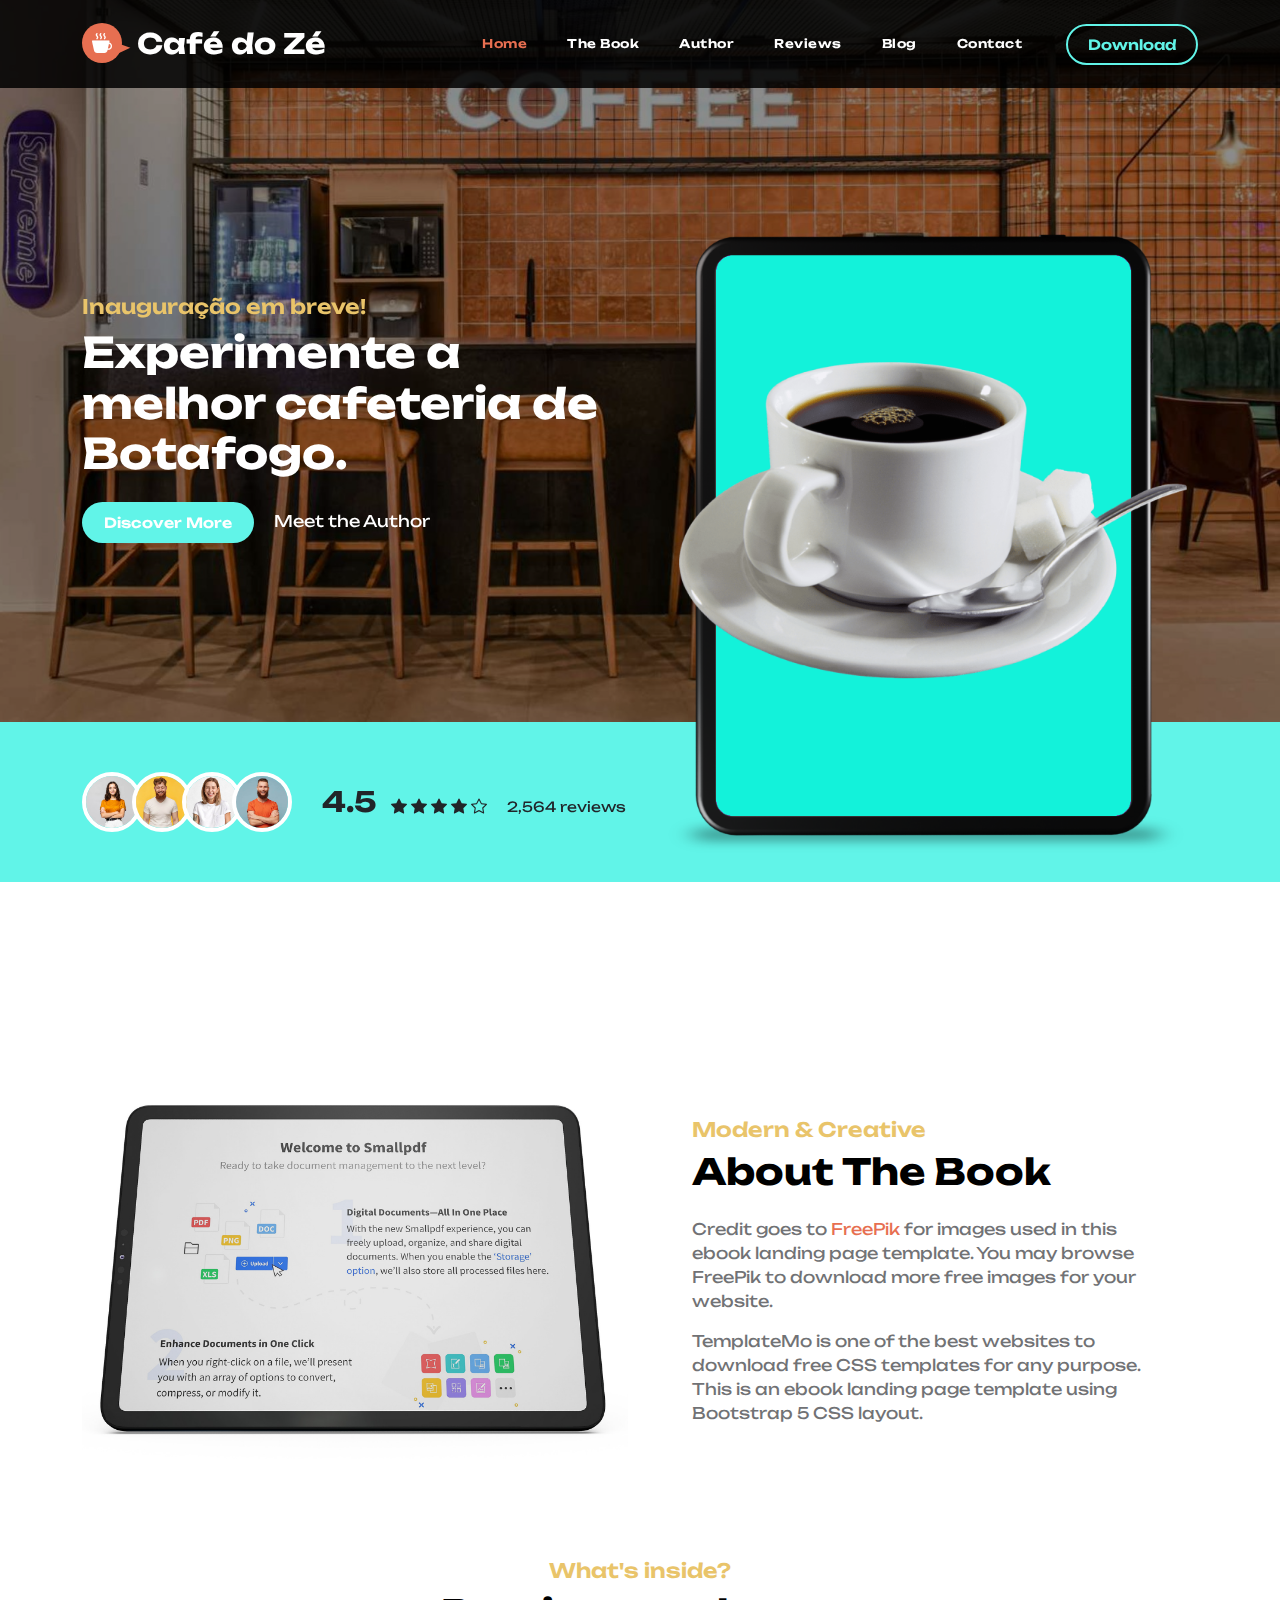
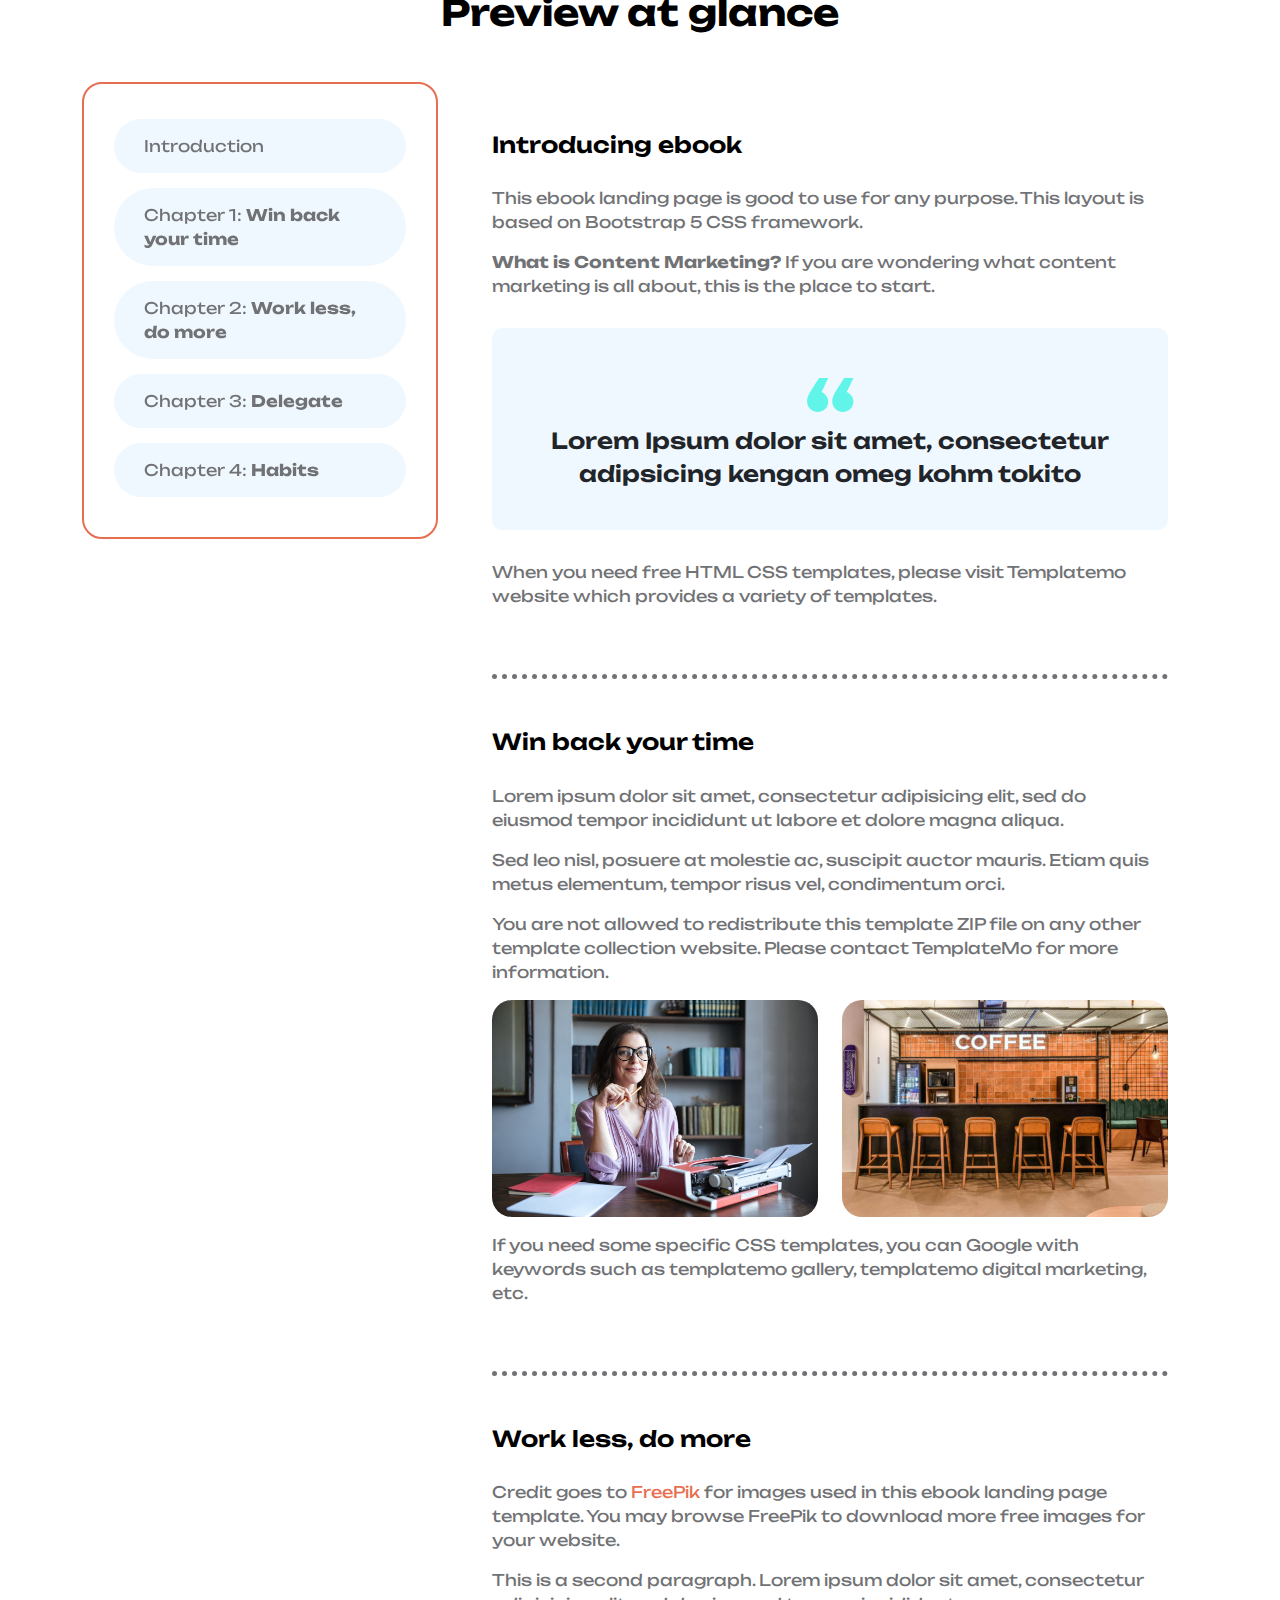
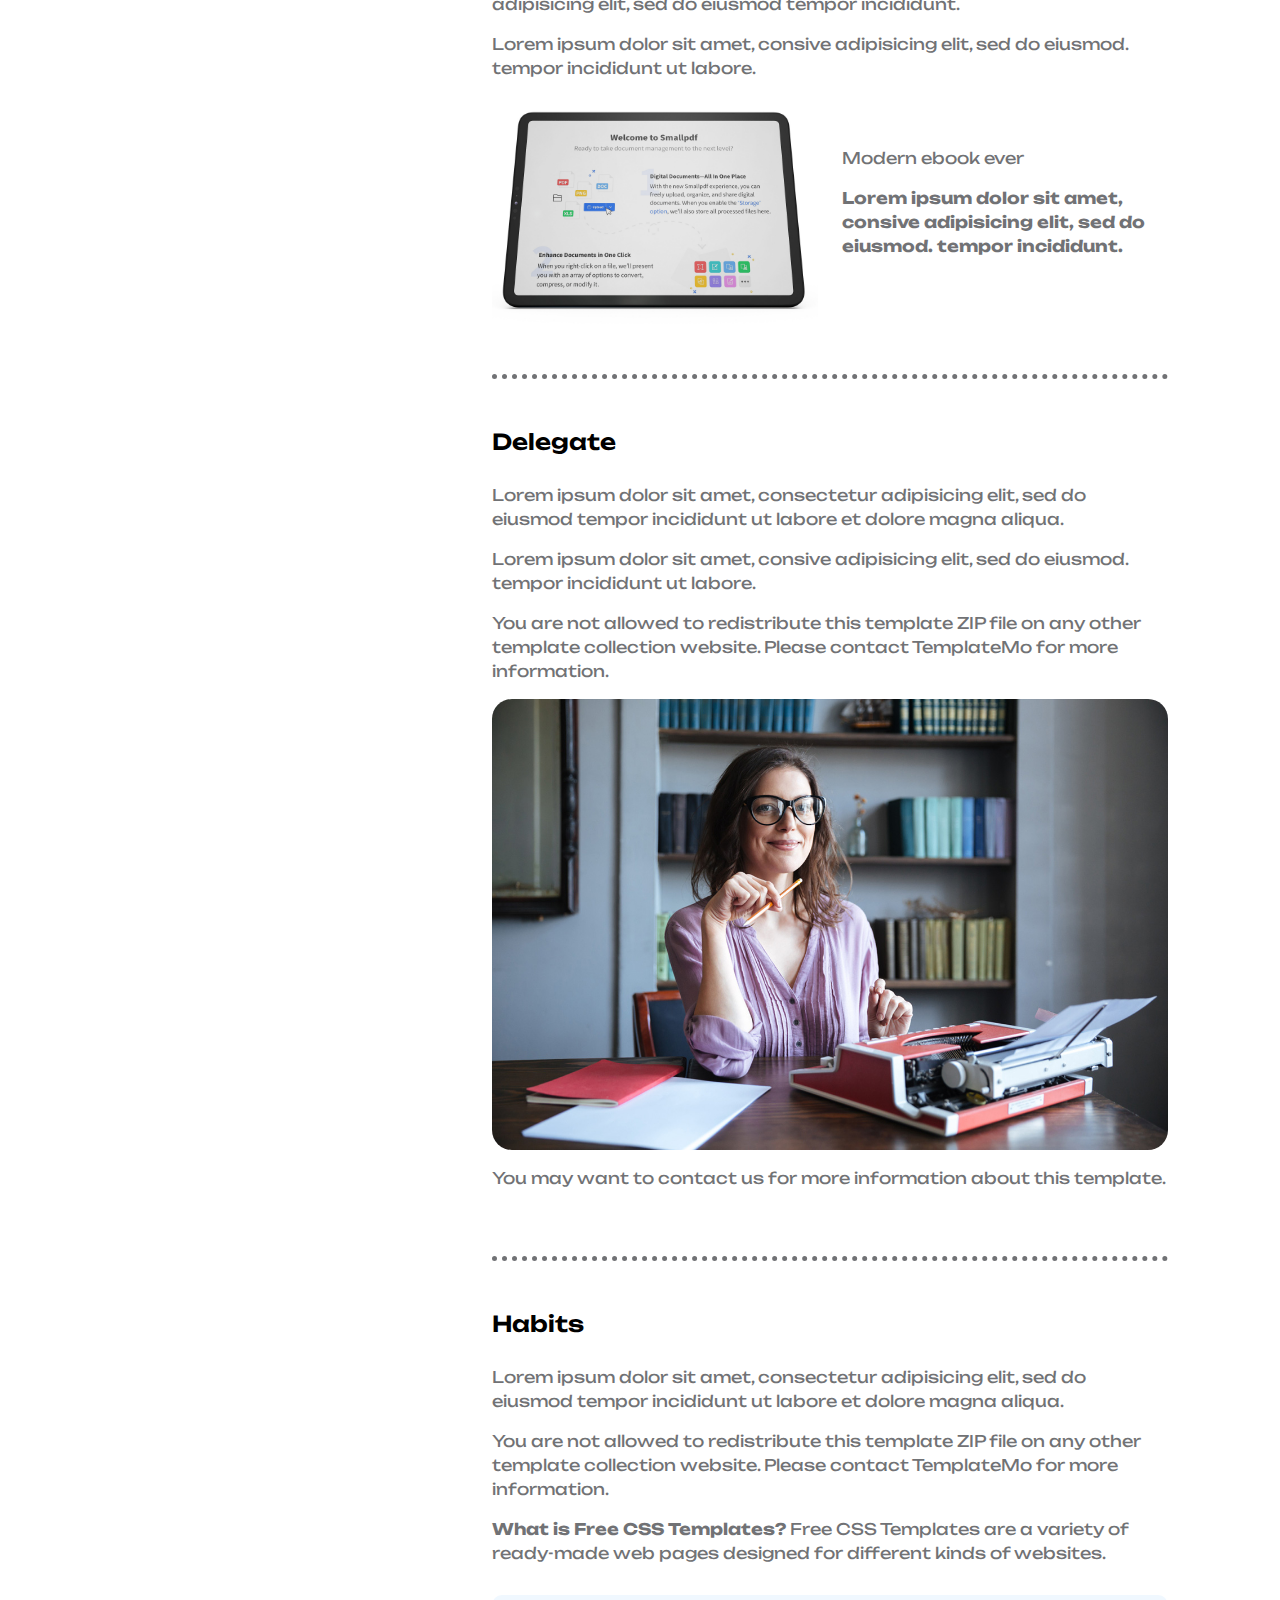
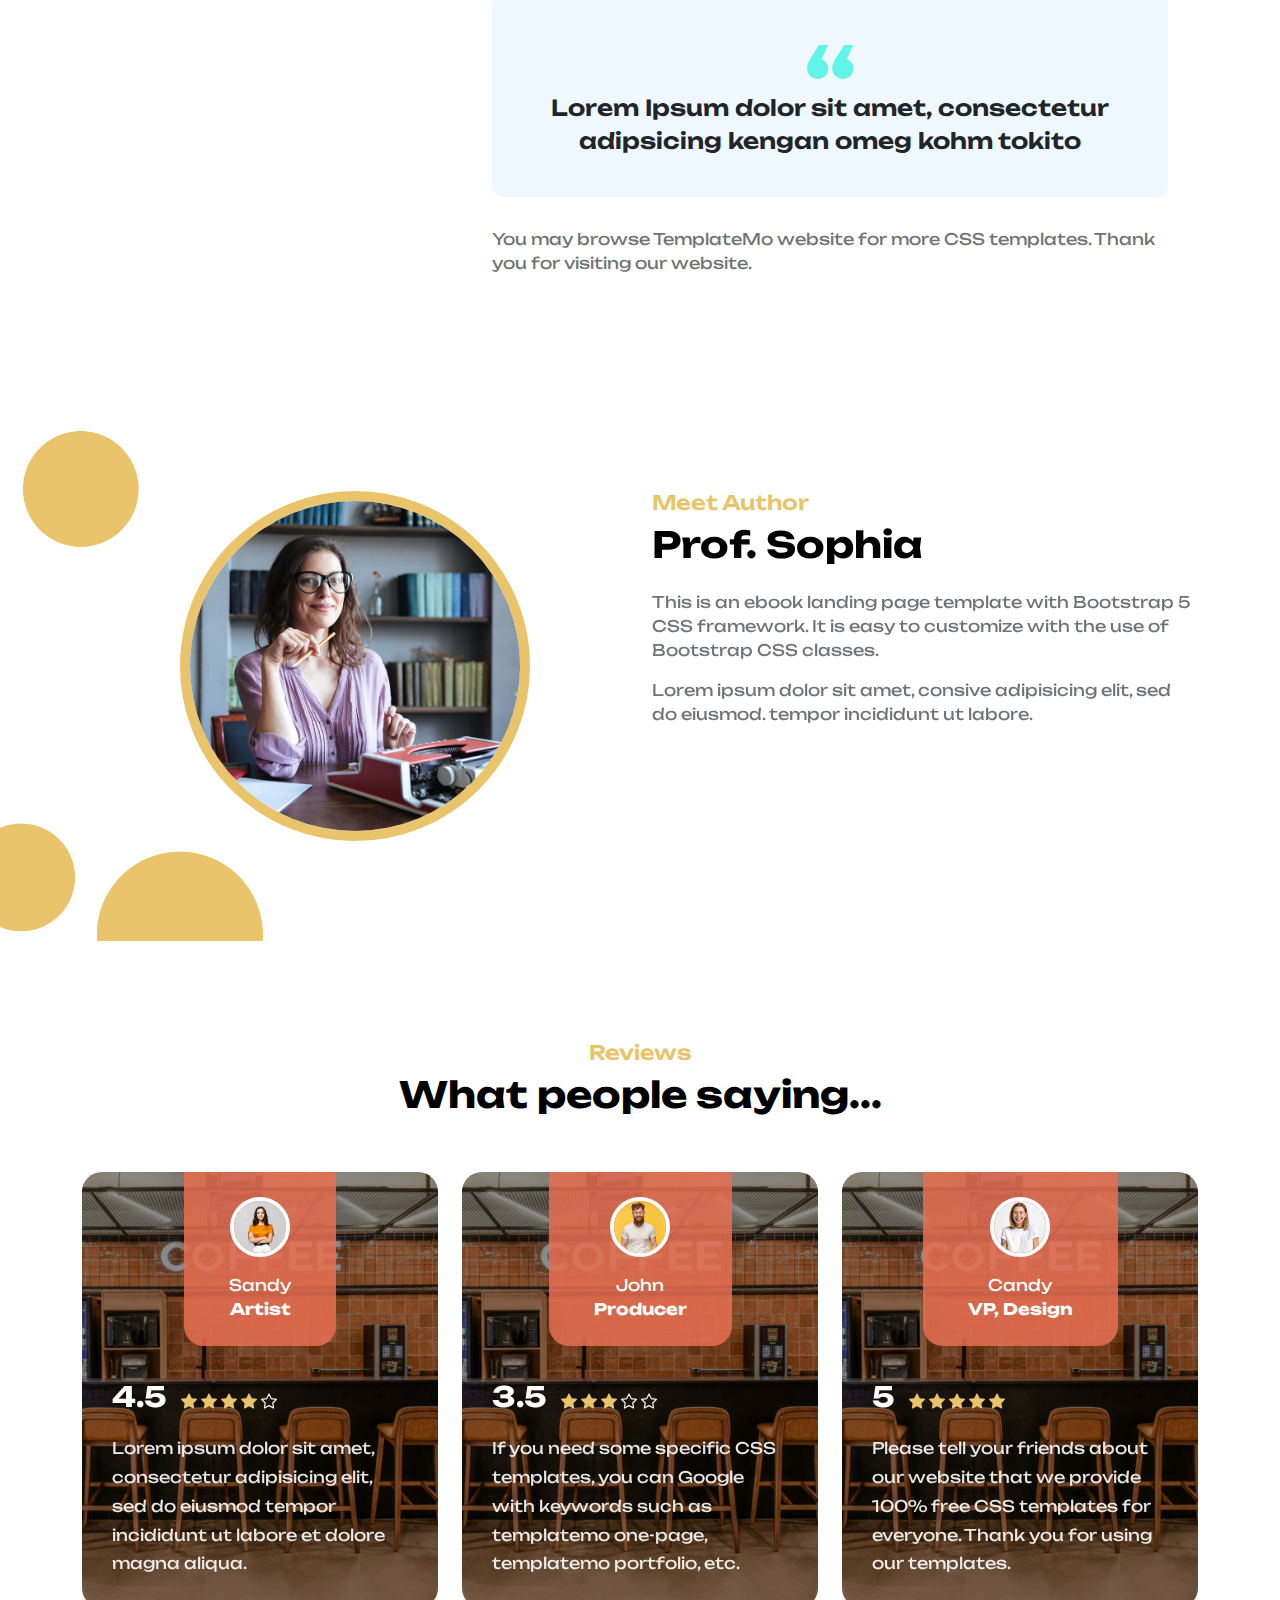
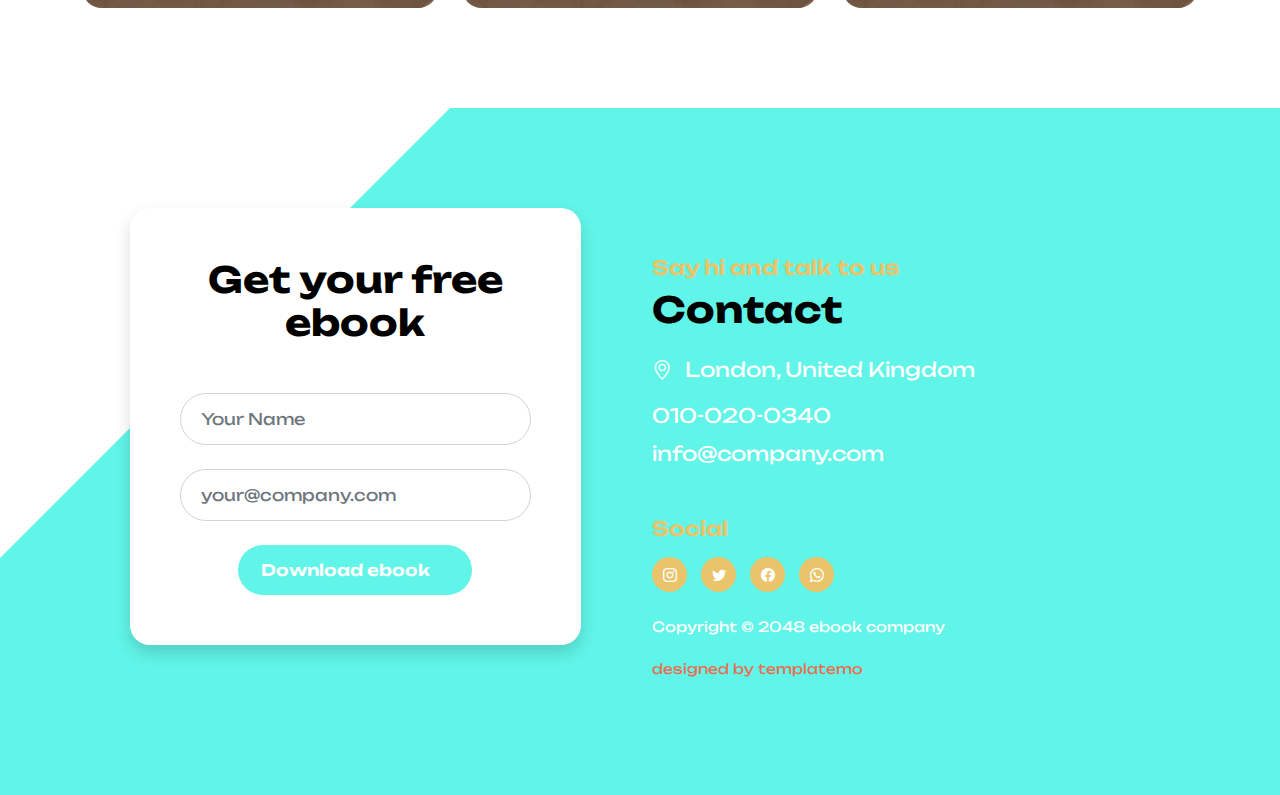
==== index.html @ c99beebb "Update index.html" ====
<!doctype html>
<html lang="pt-br">
    <head>

<!-- GA4: "GitHub Pages"-->
<!-- Google tag (gtag.js) -->
<script async src="https://www.googletagmanager.com/gtag/js?id=G-TB0BN3F8QX"></script>
<script>
  window.dataLayer = window.dataLayer || [];
  function gtag(){dataLayer.push(arguments);}
  gtag('js', new Date());

  gtag('config', 'G-TB0BN3F8QX');
</script>

        <meta charset="utf-8">
        <meta name="viewport" content="width=device-width, initial-scale=1">

        <title>Café do Zé - Cafeteria em Botafogo</title>
        <meta name="description" content="Esta é uma página de exemplo para os alunos praticarem a construção e acompanhamento de visitas">

        
        <meta name="author" content="Professor José Telmo">

        
        
        <link rel="icon" type="image/x-icon" href="images/favicon.ico">

        <!-- CSS FILES -->        
        <link rel="preconnect" href="https://fonts.googleapis.com">
        
        <link rel="preconnect" href="https://fonts.gstatic.com" crossorigin>

        <link href="https://fonts.googleapis.com/css2?family=Unbounded:wght@300;400;600;700&display=swap" rel="stylesheet">

        <link href="css/bootstrap.min.css" rel="stylesheet">

        <link href="css/bootstrap-icons.css" rel="stylesheet">

        <link href="css/templatemo-ebook-landing.css" rel="stylesheet">
<!--

TemplateMo 588 ebook landing

https://templatemo.com/tm-588-ebook-landing

-->
    </head>
    
    <body>

        <main>

            <nav class="navbar navbar-expand-lg">
                <div class="container">
                    <a class="navbar-brand" href="index.html">
                        <i class="navbar-brand-icon bi-cup-hot-fill me-2"></i>
                        <span>Café do Zé</span>
                    </a>

                    <div class="d-lg-none ms-auto me-3">
                        <a href="#" class="btn custom-btn custom-border-btn btn-naira btn-inverted">
                            <i class="btn-icon bi-cloud-download"></i>
                            <span>Download</span><!-- duplicated another one below for mobile -->
                        </a>
                    </div>
    
                    <button class="navbar-toggler" type="button" data-bs-toggle="collapse" data-bs-target="#navbarNav" aria-controls="navbarNav" aria-expanded="false" aria-label="Toggle navigation">
                        <span class="navbar-toggler-icon"></span>
                    </button>
    
                    <div class="collapse navbar-collapse" id="navbarNav">
                        <ul class="navbar-nav ms-lg-auto me-lg-4">
                            <li class="nav-item">
                                <a class="nav-link click-scroll" href="#section_1">Home</a>
                            </li>
    
                            <li class="nav-item">
                                <a class="nav-link click-scroll" href="#section_2">The Book</a>
                            </li>

                            <li class="nav-item">
                                <a class="nav-link click-scroll" href="#section_3">Author</a>
                            </li>

                            <li class="nav-item">
                                <a class="nav-link click-scroll" href="#section_4">Reviews</a>
                            </li>

                            <li class="nav-item">
                                <a class="nav-link" href="blog.html">Blog</a>
                            </li>

                            <li class="nav-item">
                                <a class="nav-link click-scroll" href="#section_5">Contact</a>
                            </li>
                        </ul>

                        <div class="d-none d-lg-block">
                            <a href="#" class="btn custom-btn custom-border-btn btn-naira btn-inverted">
                                <i class="btn-icon bi-cloud-download"></i>
                                <span>Download</span><!-- duplicated above one for mobile -->
                            </a>
                        </div>
                    </div>
                </div>
            </nav>
            

            <section class="hero-section d-flex justify-content-center align-items-center" id="section_1">
                <div class="container">
                    <div class="row">

                        <div class="col-lg-6 col-12 mb-5 pb-5 pb-lg-0 mb-lg-0">

                            <h6>Inauguração em breve!</h6>

                            <h1 class="text-white mb-4">Experimente a melhor cafeteria de Botafogo.</h1>

                            <a href="#section_2" class="btn custom-btn smoothscroll me-3">Discover More</a>

                            <a href="#section_3" class="link link--kale smoothscroll">Meet the Author</a>
                        </div>

                        <div class="hero-image-wrap col-lg-6 col-12 mt-3 mt-lg-0">
                            <img src="images/education-online-books.png" class="hero-image img-fluid" alt="education online books">
                        </div>

                    </div>
                </div>
            </section>


            <section class="featured-section">
                <div class="container">
                    <div class="row">

                        <div class="col-lg-8 col-12">
                            <div class="avatar-group d-flex flex-wrap align-items-center">
                                <img src="images/avatar/portrait-beautiful-young-woman-standing-grey-wall.jpg" class="img-fluid avatar-image" alt="">

                                <img src="images/avatar/portrait-young-redhead-bearded-male.jpg" class="img-fluid avatar-image avatar-image-left" alt="">

                                <img src="images/avatar/pretty-blonde-woman.jpg" class="img-fluid avatar-image avatar-image-left" alt="">

                                <img src="images/avatar/studio-portrait-emotional-happy-funny-smiling-boyfriend.jpg" class="img-fluid avatar-image avatar-image-left" alt="">

                                <div class="reviews-group mt-3 mt-lg-0">
                                    <strong>4.5</strong>

                                    <i class="bi-star-fill"></i>
                                    <i class="bi-star-fill"></i>
                                    <i class="bi-star-fill"></i>
                                    <i class="bi-star-fill"></i>
                                    <i class="bi-star"></i>

                                    <small class="ms-3">2,564 reviews</small>
                                </div>
                            </div>
                        </div>
                    </div>
                </div>
            </section>


            <section class="py-lg-5"></section>


            <section class="book-section section-padding" id="section_2">
                <div class="container">
                    <div class="row">

                        <div class="col-lg-6 col-12">
                            <img src="images/tablet-screen-contents.jpg" class="img-fluid" alt="">
                        </div>

                        <div class="col-lg-6 col-12">
                            <div class="book-section-info">
                                <h6>Modern &amp; Creative</h6>


                                <h2 class="mb-4">About The Book</h2>

                                <p>Credit goes to <a rel="nofollow" href="https://freepik.com" target="_blank">FreePik</a> for images used in this ebook landing page template. You may browse FreePik to download more free images for your website.</p>

                                <p>TemplateMo is one of the best websites to download free CSS templates for any purpose. This is an ebook landing page template using Bootstrap 5 CSS layout.</p>
                            </div>
                        </div>

                    </div>
                </div>
            </section>


            <section>
                <div class="container">
                    <div class="row">

                        <div class="col-lg-12 col-12 text-center">
                            <h6>What's inside?</h6>

                            <h2 class="mb-5">Preview at glance</h2>
                        </div>

                        <div class="col-lg-4 col-12">
                            <nav id="navbar-example3" class="h-100 flex-column align-items-stretch">
                                <nav class="nav nav-pills flex-column">
                                    <a class="nav-link smoothscroll" href="#item-1">Introduction</a>

                                    <a class="nav-link smoothscroll" href="#item-2">Chapter 1: <strong>Win back your time</strong></a>

                                    <a class="nav-link smoothscroll" href="#item-3">Chapter 2: <strong>Work less, do more</strong></a>

                                    <a class="nav-link smoothscroll" href="#item-4">Chapter 3: <strong>Delegate</strong></a>

                                    <a class="nav-link smoothscroll" href="#item-5">Chapter 4: <strong>Habits</strong></a>
                                </nav>
                            </nav>
                        </div>

                        <div class="col-lg-8 col-12">
                            <div data-bs-spy="scroll" data-bs-target="#navbar-example3" data-bs-smooth-scroll="true" class="scrollspy-example-2" tabindex="0">
                                <div class="scrollspy-example-item" id="item-1">
                                    <h5>Introducing ebook</h5>

                                    <p>This ebook landing page is good to use for any purpose. This layout is based on Bootstrap 5 CSS framework.</p>

                                    <p><strong>What is Content Marketing?</strong> If you are wondering what content marketing is all about, this is the place to start.</p>

                                    <blockquote class="blockquote">Lorem Ipsum dolor sit amet, consectetur adipsicing kengan omeg kohm tokito</blockquote>

                                    <p>When you need free HTML CSS templates, please visit Templatemo website which provides a variety of templates.</p>
                                </div>

                                <div class="scrollspy-example-item" id="item-2">
                                    <h5>Win back your time</h5>

                                    <p>Lorem ipsum dolor sit amet, consectetur adipisicing elit, sed do eiusmod tempor incididunt ut labore et dolore magna aliqua.</p>

                                    <p>Sed leo nisl, posuere at molestie ac, suscipit auctor mauris. Etiam quis metus elementum, tempor risus vel, condimentum orci.</p>

                                    <p>You are not allowed to redistribute this template ZIP file on any other template collection website. Please contact TemplateMo for more information.</p>

                                    <div class="row">
                                        <div class="col-lg-6 col-12 mb-3">
                                            <img src="images/portrait-mature-smiling-authoress-sitting-desk.jpg" class="scrollspy-example-item-image img-fluid" alt="">
                                        </div>

                                        <div class="col-lg-6 col-12 mb-3">
                                            <img src="images/businessman-sitting-by-table-cafe.jpg" class="scrollspy-example-item-image img-fluid" alt="">
                                        </div>
                                    </div>

                                    <p>If you need some specific CSS templates, you can Google with keywords such as templatemo gallery, templatemo digital marketing, etc.</p>
                                </div>

                                <div class="scrollspy-example-item" id="item-3">
                                    <h5>Work less, do more</h5>

                                    <p>Credit goes to <a rel="nofollow" href="https://freepik.com" target="_blank">FreePik</a> for images used in this ebook landing page template. You may browse FreePik to download more free images for your website.</p>
                                    <p>This is a second paragraph. Lorem ipsum dolor sit amet, consectetur adipisicing elit, sed do eiusmod tempor incididunt.</p>

                                    <p>Lorem ipsum dolor sit amet, consive adipisicing elit, sed do eiusmod. tempor incididunt ut labore.</p>

                                    <div class="row align-items-center">
                                        <div class="col-lg-6 col-12">
                                            <img src="images/tablet-screen-contents.jpg" class="img-fluid" alt="">
                                        </div>

                                        <div class="col-lg-6 col-12">
                                            <p>Modern ebook ever</p>

                                            <p><strong>Lorem ipsum dolor sit amet, consive adipisicing elit, sed do eiusmod. tempor incididunt.</strong></p>
                                        </div>
                                    </div>
                                </div>

                                <div class="scrollspy-example-item" id="item-4">
                                    <h5>Delegate</h5>

                                    <p>Lorem ipsum dolor sit amet, consectetur adipisicing elit, sed do eiusmod tempor incididunt ut labore et dolore magna aliqua.</p>

                                    <p>Lorem ipsum dolor sit amet, consive adipisicing elit, sed do eiusmod. tempor incididunt ut labore.</p>

                                    <p>You are not allowed to redistribute this template ZIP file on any other template collection website. Please contact TemplateMo for more information.</p>

                                    <img src="images/portrait-mature-smiling-authoress-sitting-desk.jpg" class="scrollspy-example-item-image img-fluid mb-3" alt="">

                                    <p>You may want to contact us for more information about this template.</p>
                                </div>

                                <div class="scrollspy-example-item" id="item-5">
                                    <h5>Habits</h5>

                                    <p>Lorem ipsum dolor sit amet, consectetur adipisicing elit, sed do eiusmod tempor incididunt ut labore et dolore magna aliqua.</p>

                                    <p>You are not allowed to redistribute this template ZIP file on any other template collection website. Please contact TemplateMo for more information.</p>

                                    <p><strong>What is Free CSS Templates?</strong> Free CSS Templates are a variety of ready-made web pages designed for different kinds of websites.</p>

                                    <blockquote class="blockquote">Lorem Ipsum dolor sit amet, consectetur adipsicing kengan omeg kohm tokito</blockquote>

                                    <p>You may browse TemplateMo website for more CSS templates. Thank you for visiting our website.</p>
                                </div>
                            </div>
                        </div>

                    </div>
                </div>
            </section>


            <section class="author-section section-padding" id="section_3">
                <div class="container">
                    <div class="row">

                        <div class="col-lg-6 col-12">
                            <img src="images/portrait-mature-smiling-authoress-sitting-desk.jpg" class="author-image img-fluid" alt="">
                        </div>

                        <div class="col-lg-6 col-12 mt-5 mt-lg-0">
                            <h6>Meet Author</h6>

                            <h2 class="mb-4">Prof. Sophia</h2>

                            <p>This is an ebook landing page template with Bootstrap 5 CSS framework. It is easy to customize with the use of Bootstrap CSS classes.</p>

                            <p>Lorem ipsum dolor sit amet, consive adipisicing elit, sed do eiusmod. tempor incididunt ut labore.</p>
                        </div>

                    </div>
                </div>
            </section>


            <section class="reviews-section section-padding" id="section_4">
                <div class="container">
                    <div class="row">

                        <div class="col-lg-12 col-12 text-center mb-5">
                            <h6>Reviews</h6>

                            <h2>What people saying...</h2>
                        </div>

                        <div class="col-lg-4 col-12">
                            <div class="custom-block d-flex flex-wrap">
                                <div class="custom-block-image-wrap d-flex flex-column">
                                    <img src="images/avatar/portrait-beautiful-young-woman-standing-grey-wall.jpg" class="img-fluid avatar-image" alt="">

                                    <div class="text-center mt-3">
                                        <span class="text-white">Sandy</span>

                                        <strong class="d-block text-white">Artist</strong>
                                    </div>
                                </div>

                                <div class="custom-block-info">
                                    <div class="reviews-group mb-3">
                                        <strong>4.5</strong>

                                        <i class="bi-star-fill"></i>
                                        <i class="bi-star-fill"></i>
                                        <i class="bi-star-fill"></i>
                                        <i class="bi-star-fill"></i>
                                        <i class="bi-star"></i>
                                    </div>

                                    <p class="mb-0">Lorem ipsum dolor sit amet, consectetur adipisicing elit, sed do eiusmod tempor incididunt ut labore et dolore magna aliqua.</p>
                                </div>
                            </div>
                        </div>

                        <div class="col-lg-4 col-12 my-5 my-lg-0">
                            <div class="custom-block d-flex flex-wrap">
                                <div class="custom-block-image-wrap d-flex flex-column">
                                    <img src="images/avatar/portrait-young-redhead-bearded-male.jpg" class="img-fluid avatar-image avatar-image-left" alt="">

                                    <div class="text-center mt-3">
                                        <span class="text-white">John</span>

                                        <strong class="d-block text-white">Producer</strong>
                                    </div>
                                </div>

                                <div class="custom-block-info">
                                    <div class="reviews-group mb-3">
                                        <strong>3.5</strong>

                                        <i class="bi-star-fill"></i>
                                        <i class="bi-star-fill"></i>
                                        <i class="bi-star-fill"></i>
                                        <i class="bi-star"></i>
                                        <i class="bi-star"></i>
                                    </div>

                                    <p class="mb-0">If you need some specific CSS templates, you can Google with keywords such as templatemo one-page, templatemo portfolio, etc.</p>
                                </div>
                            </div>
                        </div>

                        <div class="col-lg-4 col-12">
                            <div class="custom-block d-flex flex-wrap">
                                <div class="custom-block-image-wrap d-flex flex-column">
                                    <img src="images/avatar/pretty-blonde-woman.jpg" class="img-fluid avatar-image" alt="">

                                    <div class="text-center mt-3">
                                        <span class="text-white">Candy</span>

                                        <strong class="d-block text-white">VP, Design</strong>
                                    </div>
                                </div>

                                <div class="custom-block-info">
                                    <div class="reviews-group mb-3">
                                        <strong>5</strong>

                                        <i class="bi-star-fill"></i>
                                        <i class="bi-star-fill"></i>
                                        <i class="bi-star-fill"></i>
                                        <i class="bi-star-fill"></i>
                                        <i class="bi-star-fill"></i>
                                    </div>

                                    <p class="mb-0">Please tell your friends about our website that we provide 100% free CSS templates for everyone. Thank you for using our templates.</p>
                                </div>
                            </div>
                        </div>

                    </div>
                </div>
            </section>


            <section class="contact-section section-padding" id="section_5">
                <div class="container">
                    <div class="row">

                        <div class="col-lg-5 col-12 mx-auto">
                            <form class="custom-form ebook-download-form bg-white shadow" action="#" method="post" role="form">
                                <div class="text-center mb-5">
                                    <h2 class="mb-1">Get your free ebook</h2>
                                </div>

                                <div class="ebook-download-form-body">
                                    <div class="input-group mb-4">
                                        <input type="text" name="ebook-form-name" id="ebook-form-name" class="form-control" aria-label="ebook-form-name" aria-describedby="basic-addon1" placeholder="Your Name" required>

                                        <span class="input-group-text" id="basic-addon1">
                                            <i class="custom-form-icon bi-person"></i>
                                        </span>
                                    </div>

                                    <div class="input-group mb-4">
                                        <input type="email" name="ebook-email" id="ebook-email" pattern="[^ @]*@[^ @]*" class="form-control" placeholder="your@company.com" aria-label="ebook-form-email" aria-describedby="basic-addon2" required="">

                                        <span class="input-group-text" id="basic-addon2">
                                            <i class="custom-form-icon bi-envelope"></i>
                                        </span>
                                    </div>

                                    <div class="col-lg-8 col-md-10 col-8 mx-auto">
                                        <button type="submit" class="form-control">Download ebook</button>
                                    </div>
                                </div>
                            </form>
                        </div>

                        <div class="col-lg-6 col-12">
                            <h6 class="mt-5">Say hi and talk to us</h6>

                            <h2 class="mb-4">Contact</h2>

                            <p class="mb-3">
                                <i class="bi-geo-alt me-2"></i>
                                London, United Kingdom
                            </p>

                            <p class="mb-2">
                                <a href="tel: 010-020-0340" class="contact-link">
                                    010-020-0340
                                </a>
                            </p>

                            <p>
                                <a href="mailto:info@company.com" class="contact-link">
                                    info@company.com
                                </a>
                            </p>

                            <h6 class="site-footer-title mt-5 mb-3">Social</h6>

                            <ul class="social-icon mb-4">
                                <li class="social-icon-item">
                                    <a href="#" class="social-icon-link bi-instagram"></a>
                                </li>

                                <li class="social-icon-item">
                                    <a href="#" class="social-icon-link bi-twitter"></a>
                                </li>
                                
                                <li class="social-icon-item">
                                    <a href="#" class="social-icon-link bi-facebook"></a>
                                </li>

                                <li class="social-icon-item">
                                    <a href="#" class="social-icon-link bi-whatsapp"></a>
                                </li>
                            </ul>

                            <p class="copyright-text">Copyright © 2048 ebook company
                            <br><br><a rel="nofollow" href="https://templatemo.com" target="_blank">designed by templatemo</a></p>
                        </div>

                    </div>
                </div>
            </section>
        </main>

        <!-- JAVASCRIPT FILES -->
        <script src="js/jquery.min.js"></script>
        <script src="js/bootstrap.bundle.min.js"></script>
        <script src="js/jquery.sticky.js"></script>
        <script src="js/click-scroll.js"></script>
        <script src="js/custom.js"></script>

    </body>
</html>
---- css/templatemo-ebook-landing.css ----
/*

TemplateMo 588 ebook landing

https://templatemo.com/tm-588-ebook-landing

*/

/*---------------------------------------
  CUSTOM PROPERTIES ( VARIABLES )             
-----------------------------------------*/
:root {
  --white-color:                  #ffffff;
  --primary-color:                #E76F51;
  --secondary-color:              #E9C46A;
  --section-bg-color:             #f0f8ff;
  --custom-btn-bg-color:          #61f4e8;
  --custom-btn-bg-hover-color:    #E76F51;
  --dark-color:                   #000000;
  --p-color:                      #717275;
  --link-hover-color:             #E76F51;

  --body-font-family:             'Unbounded', sans-serif;

  --h1-font-size:                 42px;
  --h2-font-size:                 36px;
  --h3-font-size:                 28px;
  --h4-font-size:                 24px;
  --h5-font-size:                 22px;
  --h6-font-size:                 20px;
  --p-font-size:                  16px;
  --menu-font-size:               12px;
  --btn-font-size:                14px;
  --copyright-font-size:          14px;

  --border-radius-large:          100px;
  --border-radius-medium:         20px;
  --border-radius-small:          10px;

  --font-weight-light:            300;
  --font-weight-normal:           400;
  --font-weight-semibold:         600;
  --font-weight-bold:             700;
}

body {
  background-color: var(--white-color);
  font-family: var(--body-font-family); 
}


/*---------------------------------------
  TYPOGRAPHY               
-----------------------------------------*/

h2,
h3,
h4,
h5,
h6 {
  color: var(--dark-color);
}

h1,
h2,
h3,
h4,
h5,
h6 {
  font-weight: var(--font-weight-semibold);
}

h1 {
  font-size: var(--h1-font-size);
  font-weight: var(--font-weight-bold);
}

h2 {
  font-size: var(--h2-font-size);
  font-weight: var(--font-weight-bold);
}

h3 {
  font-size: var(--h3-font-size);
}

h4 {
  font-size: var(--h4-font-size);
}

h5 {
  font-size: var(--h5-font-size);
}

h6 {
  color: var(--secondary-color);
  font-size: var(--h6-font-size);
}

p {
  color: var(--p-color);
  font-size: var(--p-font-size);
  font-weight: var(--font-weight-normal);
}

ul li {
  color: var(--p-color);
  font-size: var(--p-font-size);
  font-weight: var(--font-weight-normal);
}

a, 
button {
  touch-action: manipulation;
  transition: all 0.3s;
}

a {
  display: inline-block;
  color: var(--primary-color);
  text-decoration: none;
}

a:hover {
  color: var(--link-hover-color);
}

b,
strong {
  font-weight: var(--font-weight-bold);
}


/*---------------------------------------
  SECTION               
-----------------------------------------*/
.section-padding {
  padding-top: 100px;
  padding-bottom: 100px;
}

::selection {
  background-color: var(--secondary-color);
  color: var(--white-color);
}


/*---------------------------------------
  AVATAR IMAGE               
-----------------------------------------*/
.avatar-image {
  border: 4px solid var(--white-color);
  border-radius: 100px;
  width: 60px;
  height: 60px;
  object-fit: cover;
}

.avatar-image-left {
  position: relative;
  left: -10px;
}

.avatar-image-left + .avatar-image-left {
  left: -20px;
}

.avatar-image-left + .avatar-image-left + .avatar-image-left {
  left: -30px;
}

.avatar-image-left + .avatar-image-left + .avatar-image-left + .avatar-image-left {
  left: -40px;
}

.avatar-group,
.reviews-group {
  position: relative;
  z-index: 22;
}

.reviews-group {
  display: inline-block;
  vertical-align: top;
}

.reviews-group strong {
  font-size: var(--h3-font-size);
  margin-right: 10px;
}


/*---------------------------------------
  CUSTOM LINK              
-----------------------------------------*/
.link {
  cursor: pointer;
  position: relative;
  white-space: nowrap;
  color: var(--white-color);
}

.link::before,
.link::after {
  position: absolute;
  width: 100%;
  height: 1px;
  background: currentColor;
  top: 100%;
  left: 0;
  pointer-events: none;
}

.link::before {
  content: '';
}

.link--kale::before {
  height: 10px;
  top: 100%;
  opacity: 0;
}

.link--kale:hover::before {
  opacity: 1;
  animation: lineUp 0.3s ease forwards;
}

@keyframes lineUp {
    0% {
      transform-origin: 50% 100%;
      transform: scale3d(1, 0.045, 1);
    }

    50% {
      transform-origin: 50% 100%;
      transform: scale3d(1, 1, 1);
    }

    51% {
      transform-origin: 50% 0%;
      transform: scale3d(1, 1, 1);
    }

    100% {
      transform-origin: 50% 0%;
      transform: scale3d(1, 0.045, 1);
    }
}

.link--kale::after {
    content: '';
    transition: opacity 0.3s;
    opacity: 0;
    transition-delay: 0s;
}

.link--kale:hover::after {
    opacity: 1;
    transition-delay: 0.3s;
}


/*---------------------------------------
  CUSTOM BUTTON               
-----------------------------------------*/
.custom-btn {
  background: var(--custom-btn-bg-color);
  border: 2px solid transparent;
  border-radius: var(--border-radius-large);
  color: var(--white-color);
  font-size: var(--btn-font-size);
  font-weight: var(--font-weight-semibold);
  line-height: normal;
  transition: all 0.3s;
  padding: 10px 20px;
}

.custom-btn:hover {
  background: var(--custom-btn-bg-hover-color);
  color: var(--white-color);
}

.custom-border-btn {
  background: transparent;
  border: 2px solid var(--custom-btn-bg-color);
  color: var(--custom-btn-bg-color);
}

.custom-border-btn:hover {
  background: var(--custom-btn-bg-color);
  border-color: transparent;
  color: var(--white-color);
}

.custom-btn-bg-white {
  border-color: var(--white-color);
  color: var(--white-color);
}

.btn-naira {
  padding: 0;
  position: relative;
  z-index: 1;
  overflow: hidden;
  -webkit-backface-visibility: hidden;
  -webkit-transition: background-color 0.3s;
  transition: background-color 0.3s;
}

.btn-naira::before {
  content: '';
  position: absolute;
  left: -50%;
  width: 200%;
  height: 200%;
  background: var(--primary-color);
  top: -50%;
  z-index: -1;
  -webkit-transform: translate3d(0, -100%, 0) rotate3d(0, 0, 1, -10deg);
  transform: translate3d(0, -100%, 0) rotate3d(0, 0, 1, -10deg);
}

.btn-naira.btn-inverted::before {
  background: var(--primary-color);
}

.btn-naira > span {
  display: block;
  vertical-align: middle;
}

.btn-naira .btn-icon {
  position: absolute;
  top: 0;
  width: 100%;
  left: 0;
  color: var(--white-color);
  -webkit-transform: translate3d(0, -100%, 0);
  transform: translate3d(0, -100%, 0);
}

.btn-naira > span,
.btn-naira .btn-icon {
  padding: 10px 20px;
  -webkit-transition: -webkit-transform 0.3s;
  transition: transform 0.3s;
  -webkit-transition-timing-function: cubic-bezier(0.75, 0, 0.125, 1);
  transition-timing-function: cubic-bezier(0.75, 0, 0.125, 1);
}

.btn-naira:hover::before {
  -webkit-animation: anim-naira-1 0.3s forwards ease-in;
  animation: anim-naira-1 0.3s forwards ease-in;
}

@-webkit-keyframes anim-naira-1 {
  50% {
    -webkit-transform: translate3d(0, -50%, 0) rotate3d(0, 0, 1, -10deg);
    transform: translate3d(0, -50%, 0) rotate3d(0, 0, 1, -10deg);
    -webkit-animation-timing-function: ease-out;
    animation-timing-function: ease-out;
  }
  100% {
    -webkit-transform: translate3d(0, 0%, 0) rotate3d(0, 0, 1, 0deg);
    transform: translate3d(0, 0%, 0) rotate3d(0, 0, 1, 0deg);
  }
}

@keyframes anim-naira-1 {
  50% {
    -webkit-transform: translate3d(0, -50%, 0) rotate3d(0, 0, 1, -10deg);
    transform: translate3d(0, -50%, 0) rotate3d(0, 0, 1, -10deg);
    -webkit-animation-timing-function: ease-out;
    animation-timing-function: ease-out;
  }
  100% {
    -webkit-transform: translate3d(0, 0%, 0) rotate3d(0, 0, 1, 0deg);
    transform: translate3d(0, 0%, 0) rotate3d(0, 0, 1, 0deg);
  }
}

.btn-naira:hover {
  background-color: var(--primary-color);
  -webkit-transition: background-color 0s 0.3s;
  transition: background-color 0s 0.3s;
}

.btn-naira.btn-inverted:hover {
  background-color: var(--primary-color);
}

.btn-naira:hover .btn-icon {
  -webkit-transform: translate3d(0, 0, 0);
  transform: translate3d(0, 0, 0);
}

.btn-naira:hover > span {
  opacity: 0;
  -webkit-transform: translate3d(0, 100%, 0);
  transform: translate3d(0, 100%, 0);
}


/*---------------------------------------
  NAVIGATION              
-----------------------------------------*/
.sticky-wrapper {
  position: absolute;
  top: 0;
  right: 0;
  left: 0;
}

.sticky-wrapper.is-sticky .navbar {
  background-color: rgba(0, 0, 0, 0.85);
}

.navbar {
  background: rgba(0, 0, 0, 0.85);
  z-index: 99;
  padding-top: 15px;
  padding-bottom: 15px;
}

.navbar-brand,
.navbar-brand:hover {
  font-size: var(--h3-font-size);
  font-weight: var(--font-weight-bold);
  display: block;
  color: var(--white-color);
}

.navbar-brand-icon {
  background: var(--primary-color);
  border-radius: var(--border-radius-large);
  display: inline-block;
  vertical-align: top;
  color: var(--white-color);
  font-size: var(--h6-font-size);
  width: 40px;
  height: 40px;
  line-height: 40px;
  text-align: center;
  position: relative;
}

.navbar-brand-icon::after {
  content: "";
  position: absolute;
  z-index: -1;
  top: 10px;
  right: -5px;
  width: 0;
  height: 0;
  border-style: solid;
  border-width: 0 0 20px 20px;
  border-color: transparent transparent var(--primary-color) transparent;
  pointer-events: none;
  transform: rotate(65deg);
}

.navbar-expand-lg .navbar-nav .nav-link {
  border-radius: var(--border-radius-large);
  margin: 10px;
  padding: 10px;
}

.navbar-nav .nav-link {
  display: inline-block;
  color: var(--white-color);
  font-size: var(--menu-font-size);
  font-weight: var(--font-weight-semibold);
  letter-spacing: 0.5px;
  position: relative;
  padding-top: 15px;
  padding-bottom: 15px;
}

.navbar-nav .nav-link.active, 
.navbar-nav .nav-link:hover {
  color: var(--primary-color);
}

.navbar-toggler {
  border: 0;
  padding: 0;
  cursor: pointer;
  margin: 0;
  width: 30px;
  height: 35px;
  outline: none;
}

.navbar-toggler:focus {
  outline: none;
  box-shadow: none;
}

.navbar-toggler[aria-expanded="true"] .navbar-toggler-icon {
  background: transparent;
}

.navbar-toggler[aria-expanded="true"] .navbar-toggler-icon:before,
.navbar-toggler[aria-expanded="true"] .navbar-toggler-icon:after {
  transition: top 300ms 50ms ease, -webkit-transform 300ms 350ms ease;
  transition: top 300ms 50ms ease, transform 300ms 350ms ease;
  transition: top 300ms 50ms ease, transform 300ms 350ms ease, -webkit-transform 300ms 350ms ease;
  top: 0;
}

.navbar-toggler[aria-expanded="true"] .navbar-toggler-icon:before {
  transform: rotate(45deg);
}

.navbar-toggler[aria-expanded="true"] .navbar-toggler-icon:after {
  transform: rotate(-45deg);
}

.navbar-toggler .navbar-toggler-icon {
  background: var(--white-color);
  transition: background 10ms 300ms ease;
  display: block;
  width: 30px;
  height: 2px;
  position: relative;
}

.navbar-toggler .navbar-toggler-icon:before,
.navbar-toggler .navbar-toggler-icon:after {
  transition: top 300ms 350ms ease, -webkit-transform 300ms 50ms ease;
  transition: top 300ms 350ms ease, transform 300ms 50ms ease;
  transition: top 300ms 350ms ease, transform 300ms 50ms ease, -webkit-transform 300ms 50ms ease;
  position: absolute;
  right: 0;
  left: 0;
  background: var(--white-color);
  width: 30px;
  height: 2px;
  content: '';
}

.navbar-toggler .navbar-toggler-icon::before {
  top: -8px;
}

.navbar-toggler .navbar-toggler-icon::after {
  top: 8px;
}


/*---------------------------------------
  HERO        
-----------------------------------------*/
.hero-section {
  background-image: url('../images/businessman-sitting-by-table-cafe.jpg');
  background-repeat: no-repeat;
  background-size: cover;
  background-position: center;
  position: relative;
  padding-top: 50px;
}

.hero-section::after {
  content: "";
  position: absolute;
  top: 0;
  right: 0;
  bottom: 0;
  left: 0;
  pointer-events: none;
  background-color: rgba(0, 0, 0, 0.45); 
}

.hero-section .row {
  position: relative;
  z-index: 22;
  top: 100px;
}

.hero-image {
  position: relative;
  z-index: 2;
  bottom: 100px;
  display: block;
  margin: auto;
}

@media screen and (min-width: 991px) {
  .hero-section {
    height: calc(90vh - 88px);
    padding-top: 350px;
  }
}


/*---------------------------------------
  FEATURED              
-----------------------------------------*/
.featured-section {
  background-color: var(--custom-btn-bg-color);
  position: relative;
  padding-top: 50px;
  padding-bottom: 50px;
}

.featured-section::after {
  /*content: "";*/
  position: absolute;
  bottom: 0;
  right: 0;
  width: 0;
  height: 0;
  border-style: solid;
  border-width: 0 0 450px 450px;
  border-color: transparent transparent var(--white-color) transparent;
  pointer-events: none;
}


/*---------------------------------------
  CUSTOM BLOCK              
-----------------------------------------*/
.custom-block {
  background-image: url('../images/businessman-sitting-by-table-cafe.jpg');
  background-repeat: no-repeat;
  background-size: cover;
  background-position: center;
  border-radius: var(--border-radius-medium);
  position: relative;
  overflow: hidden;
}

.custom-block::after {
  content: "";
  position: absolute;
  top: 0;
  right: 0;
  bottom: 0;
  left: 0;
  pointer-events: none;
  background-color: rgba(0, 0, 0, 0.45);
}

.custom-block .avatar-image {
  min-width: 60px;
  margin: auto;
  left: 0;
}

.custom-block .bi-star {
  color: var(--white-color);
}

.custom-block .bi-star-fill {
  color: var(--secondary-color);
}

.custom-block-image-wrap {
  background-color: rgba(231, 111, 81, 0.85);
  border-radius: 0 0 var(--border-radius-medium) var(--border-radius-medium);
  position: relative;
  z-index: 2;
  overflow: hidden;
  margin: auto;
  padding: 25px 45px;
}

.custom-block-info {
  position: relative;
  z-index: 2;
  padding: 30px;
}

.custom-block-info strong,
.custom-block-info p {
  color: var(--white-color);
}

.custom-block-info p {
  color: rgba(255, 255, 255, 0.9);
  line-height: 1.8;
}


/*---------------------------------------
  THE BOOK SECTION            
-----------------------------------------*/
.book-section-info {
  padding-top: 40px;
  padding-right: 40px;
  padding-left: 40px;
}

.nav-pills {
  border: 2px solid var(--primary-color);
  border-radius: var(--border-radius-medium);
  position: sticky;
  top: 120px;
  padding: 30px;
}

.nav-pills .nav-link {
  background: var(--section-bg-color);
  color: var(--p-color);
  border-radius: var(--border-radius-large);
  margin-top: 5px;
  margin-bottom: 10px;
  padding: 15px 30px;
}

.nav-pills .nav-link:hover,
.nav-pills .nav-link.active, 
.nav-pills .show>.nav-link {
  background: var(--primary-color);
  color: var(--white-color);
}

.scrollspy-example-2 {
  padding-right: 30px;
  padding-left: 30px;
}

.scrollspy-example-item {
  border-bottom: 5px dotted var(--p-color);
  min-height: 500px;
  padding-top: 20px;
  padding-bottom: 50px;
}

.scrollspy-example-item:last-child {
  border-bottom: 0;
}

.scrollspy-example-item-image {
  border-radius: var(--border-radius-medium);
}

.scrollspy-example-item h5 {
  padding-top: 30px;
  padding-bottom: 20px;
}

.blockquote {
  background: var(--section-bg-color);
  border-radius: var(--border-radius-small);
  font-size: var(--h5-font-size);
  font-weight: var(--font-weight-semibold);
  color: var(--site-footer-bg-color);
  margin-top: 30px;
  margin-bottom: 30px;
  padding: 80px 40px 40px 40px;
  text-align: center;
}

.blockquote::before {
  content: "“";
  color: var(--custom-btn-bg-color);
  font-size: 100px;
  line-height: 1rem;
  display: block;
}


/*---------------------------------------
  AUTHOR SECTION            
-----------------------------------------*/
.author-section {
  background-image: url('../images/circle-scatter-haikei.png');
  background-repeat: no-repeat;
  background-size: contain;
  background-position: left bottom;
  position: relative;
  margin-top: 50px;
}

.author-image {
  border: 10px solid var(--secondary-color);
  border-radius: 100%;
  display: block;
  margin: auto;
  width: 350px;
  height: 350px;
  object-fit: cover;
}


/*---------------------------------------
  DIVIDER SECTION               
-----------------------------------------*/
.divider-section {
  background-image: url('../images/wave-haikei.png');
  background-repeat: no-repeat;
  background-size: cover;
  background-position: center;
}


/*---------------------------------------
  CONTACT               
-----------------------------------------*/
.contact-section {
  background: var(--custom-btn-bg-color);
  position: relative;
  overflow: hidden;
}

.contact-section::before {
  content: "";
  position: absolute;
  top: 0;
  left: 0;
  width: 0;
  height: 0;
  border-style: solid;
  border-width: 450px 450px 0 0;
  border-color: var(--white-color) transparent transparent;
  pointer-events: none;
}

.contact-section .container {
  position: relative;
}

.contact-section p {
  color: var(--white-color);
  font-size: var(--h6-font-size);
}

.contact-link {
  color: var(--white-color);
}

.contact-section .copyright-text {
  font-size: var(--copyright-font-size);
}


/*---------------------------------------
  EBOOK DOWNLOAD FORM               
-----------------------------------------*/
.ebook-download-form {
  border-radius: var(--border-radius-medium);
  position: relative;
  z-index: 2;
  padding: 50px;
}


/*---------------------------------------
  CUSTOM FORM               
-----------------------------------------*/
.custom-form .form-control {
  border-radius: var(--border-radius-large);
  box-shadow: none;
  color: var(--p-color);
  padding-top: 13px;
  padding-bottom: 13px;
  padding-right: 40px;
  padding-left: 20px;
  outline: none;
}

.custom-form .form-control:focus,
.custom-form .form-control:hover {
  border-color: var(--primary-color);
}

.custom-form .form-control:focus + .input-group-text .custom-form-icon,
.custom-form .form-control:hover + .input-group-text .custom-form-icon {
  opacity: 1;
}

.custom-form .input-group-text {
  background: transparent;
  border: 0;
  border-radius: 0;
  position: absolute;
  top: 0;
  right: 0;
  bottom: 0;
  margin: 10px;
}

.custom-form-icon {
  position: relative;
  z-index: 22;
  opacity: 0;
  transition: opacity 0.3s ease;
}

.input-group:not(.has-validation)>.dropdown-toggle:nth-last-child(n+3), .input-group:not(.has-validation)>.form-floating:not(:last-child)>.form-control, .input-group:not(.has-validation)>.form-floating:not(:last-child)>.form-select, .input-group:not(.has-validation)>:not(:last-child):not(.dropdown-toggle):not(.dropdown-menu):not(.form-floating) {
  border-radius: var(--border-radius-large);
}

.custom-form button[type="submit"] {
  background: var(--custom-btn-bg-color);
  border: none;
  border-radius: var(--border-radius-large);
  color: var(--white-color);
  font-size: var(--p-font-size);
  font-weight: var(--font-weight-semibold);
  transition: all 0.3s;
  margin-bottom: 0;
}

.custom-form button[type="submit"]:hover,
.custom-form button[type="submit"]:focus {
  background: var(--custom-btn-bg-hover-color);
  border-color: transparent;
}


/*---------------------------------------
  SOCIAL ICON               
-----------------------------------------*/
.social-icon {
  margin: 0;
  padding: 0;
}

.social-icon-item {
  list-style: none;
  display: inline-block;
  vertical-align: top;
}

.social-icon-link {
  background: var(--secondary-color);
  border-radius: var(--border-radius-large);
  color: var(--white-color);
  font-size: var(--copyright-font-size);
  display: block;
  margin-right: 10px;
  text-align: center;
  width: 35px;
  height: 35px;
  line-height: 36px;
  transition: background 0.2s, color 0.2s;
}

.social-icon-link:hover {
  background: var(--primary-color);
  color: var(--white-color);
}


/*---------------------------------------
  RESPONSIVE STYLES               
-----------------------------------------*/
@media screen and (max-width: 991px) {
  h1 {
    font-size: 48px;
  }

  h2 {
    font-size: 36px;
  }

  h3 {
    font-size: 32px;
  }

  h4 {
    font-size: 28px;
  }

  h5 {
    font-size: 20px;
  }

  h6 {
    font-size: 18px;
  }

  .section-padding {
    padding-top: 50px;
    padding-bottom: 50px;
  }
  
  .navbar {
    background-color: rgba(0, 0, 0, 0.65);
  }

  .navbar-expand-lg .navbar-nav {
    padding-bottom: 20px;
  }

  .navbar-expand-lg .navbar-nav .nav-link {
    padding: 0;
  }

  .scrollspy-example-2 .scrollspy-example-item:first-child {
    padding-top: 0;
  }

  .scrollspy-example-item h5 {
    padding-bottom: 5px;
  }

  .book-section-info {
    padding-top: 20px;
    padding-right: 20px;
    padding-left: 20px;
  }

  .ebook-download-form {
    padding: 30px;
  }
}

@media screen and (max-width: 480px) {
  h1 {
    font-size: 36px;
  }

  h2 {
    font-size: 28px;
  }

  h3 {
    font-size: 26px;
  }

  h4 {
    font-size: 22px;
  }

  h5 {
    font-size: 20px;
  }

  .navbar-brand {
    font-size: var(--p-font-size);
  }

  .navbar-brand-icon {
    width: 30px;
    height: 30px;
    line-height: 30px;
  }

  .navbar-brand-icon::after {
    top: 5px;
  }

  .btn-naira > span, 
  .btn-naira .btn-icon {
    font-size: 12px;
    padding: 5px 15px;
  }
}
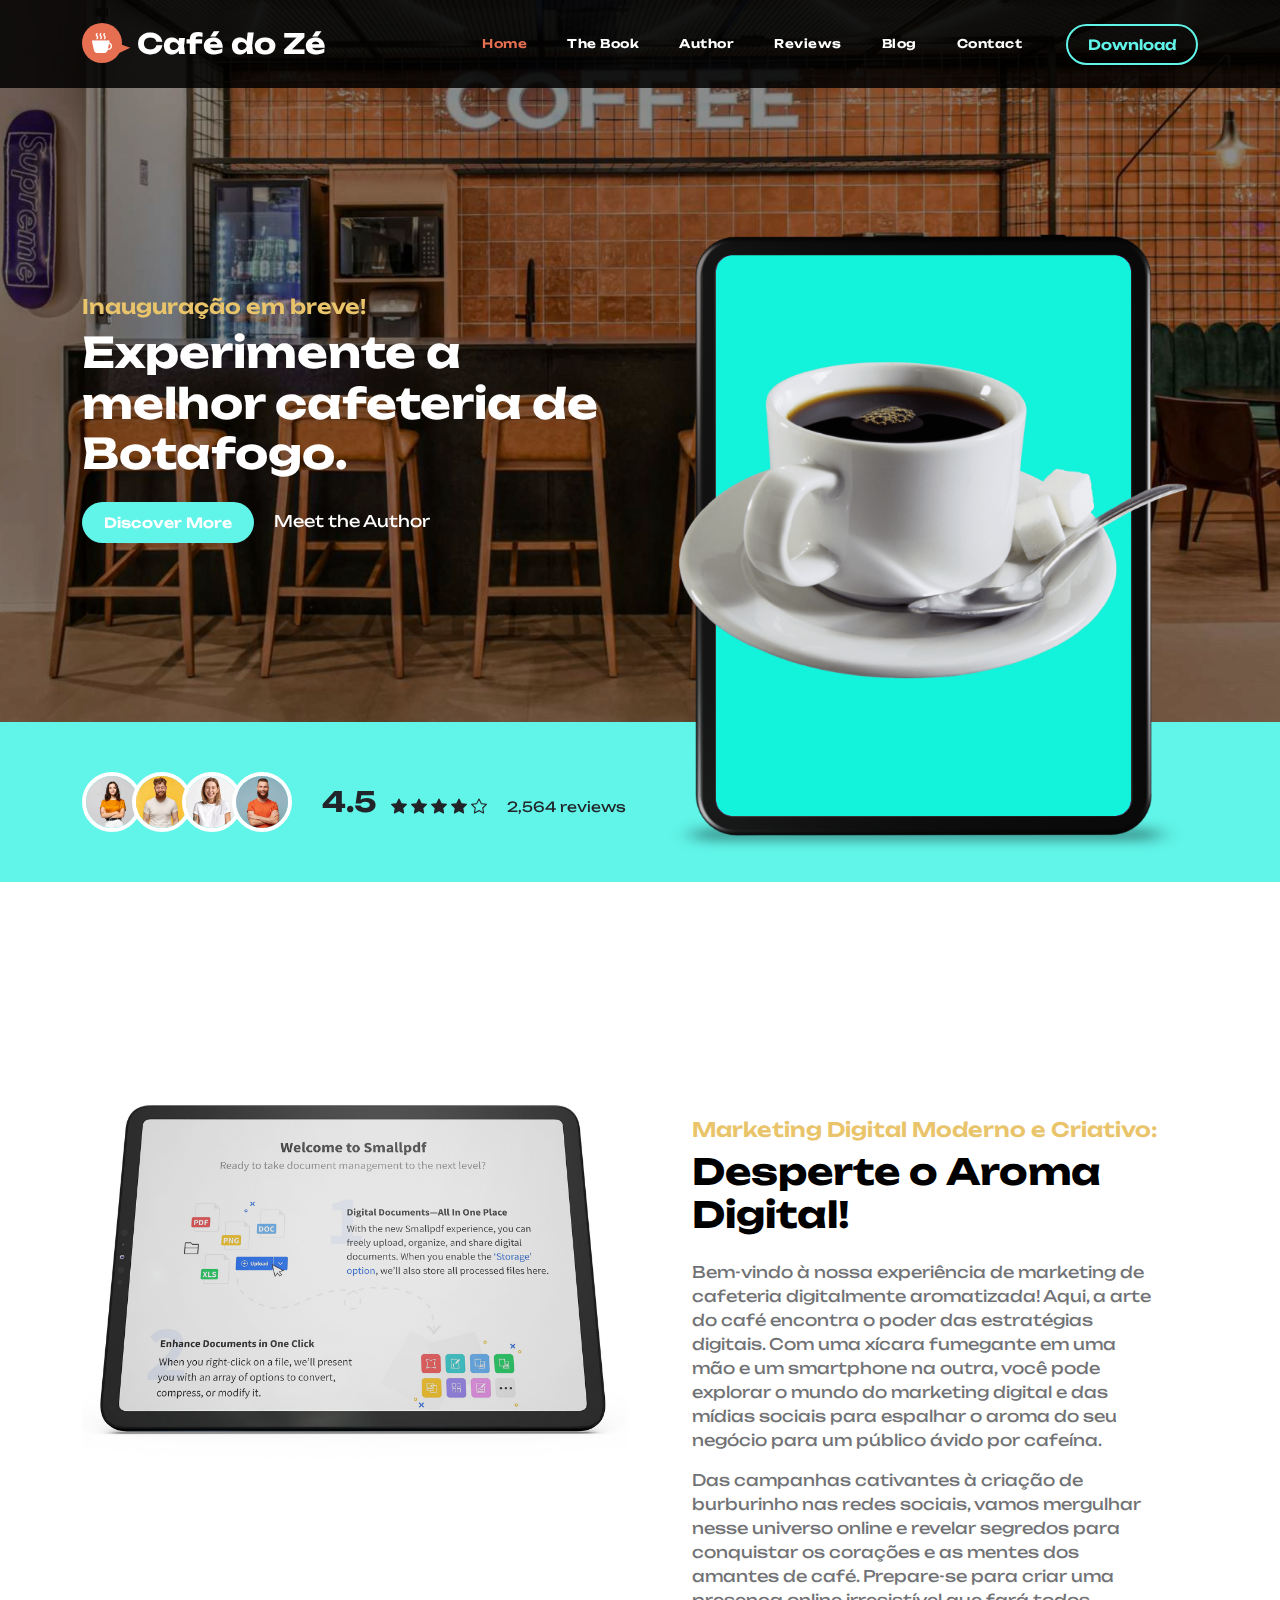
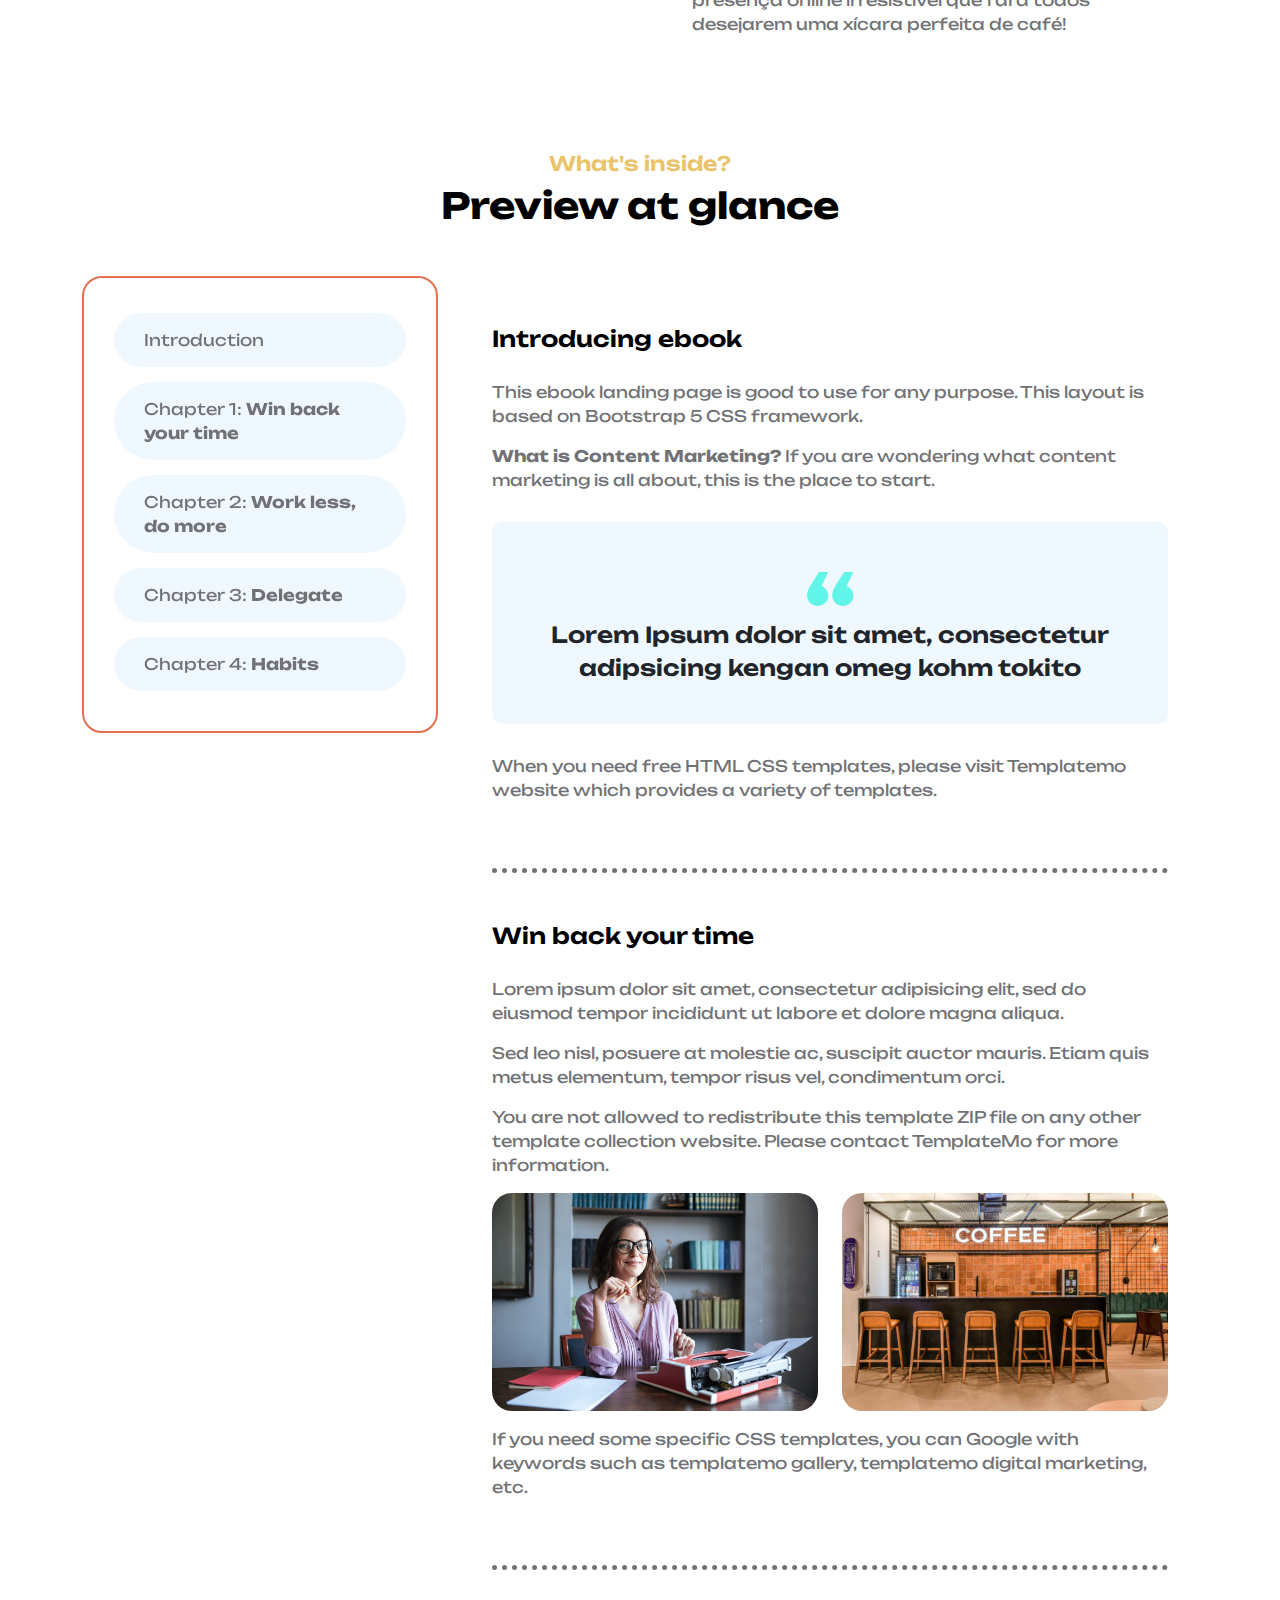
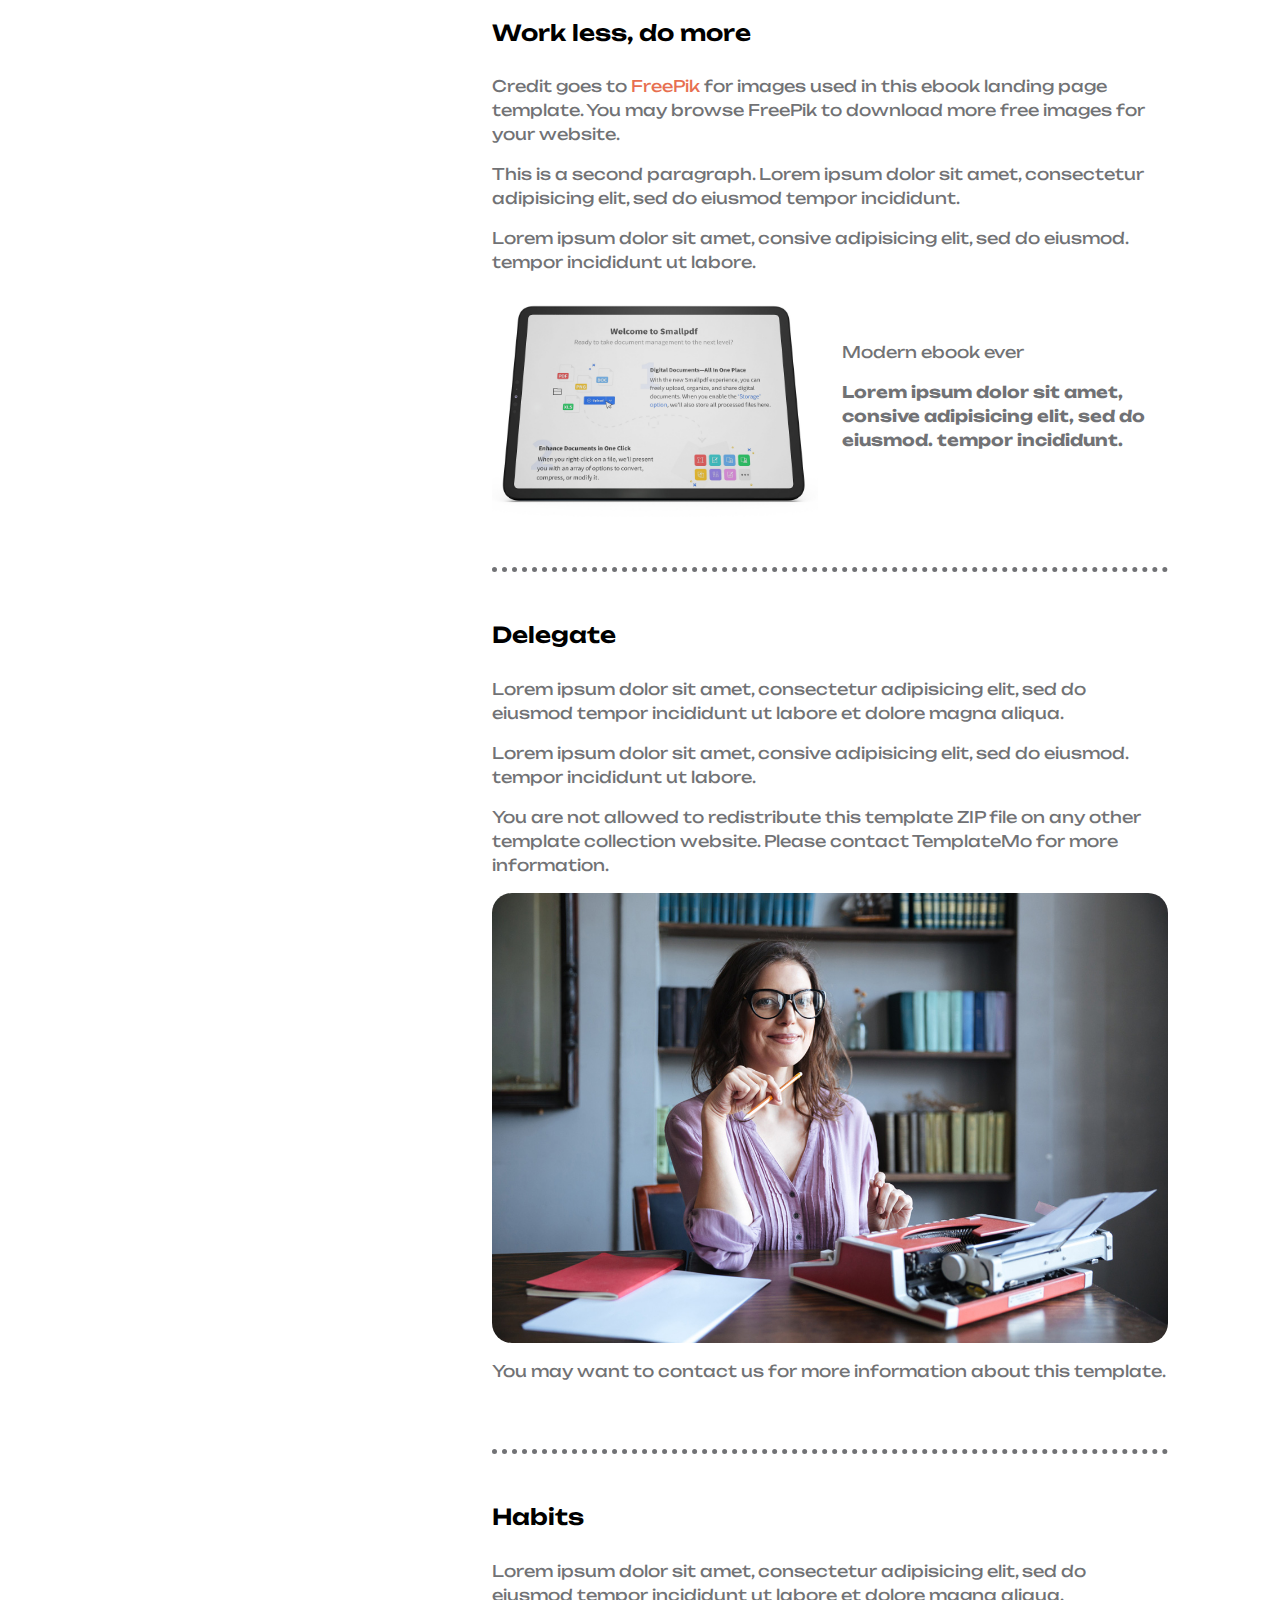
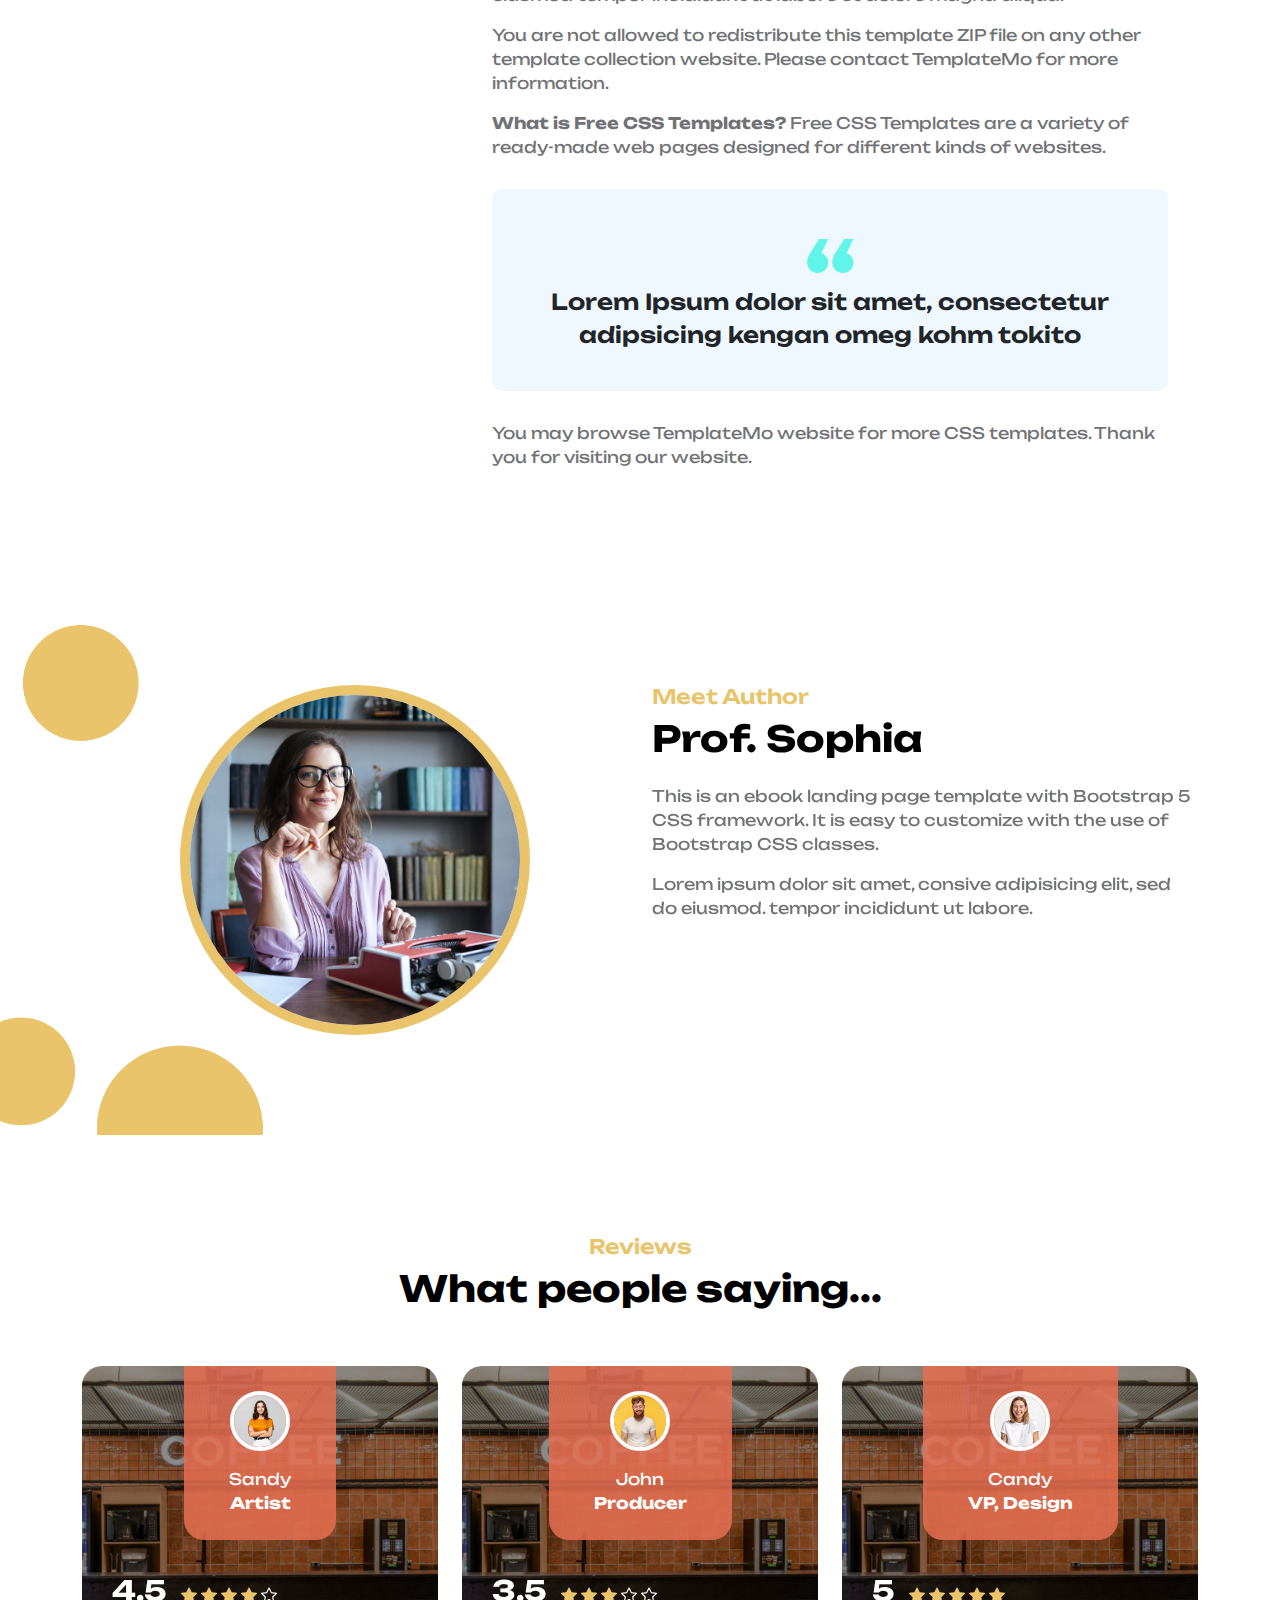
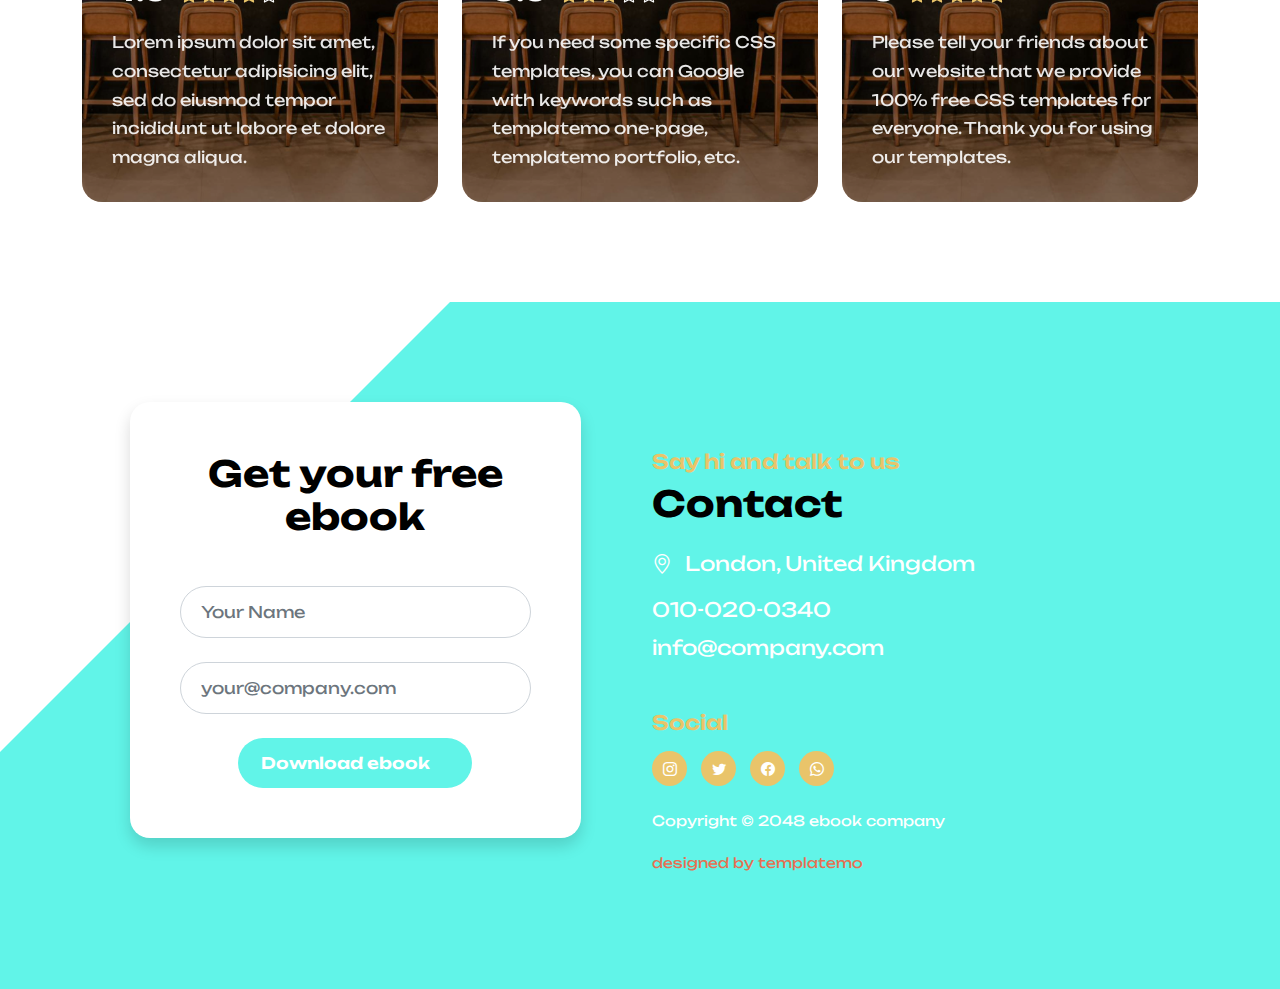
==== commit ac110710: "atualização de texto" ====
--- a/index.html
+++ b/index.html
@@ -17,9 +17,8 @@
         <meta name="viewport" content="width=device-width, initial-scale=1">
 
         <title>Café do Zé - Cafeteria em Botafogo</title>
-        <meta name="description" content="Esta é uma página de exemplo para os alunos praticarem a construção e acompanhamento de visitas">
-
-        
+        <meta name="description" content="Café do Zé é uma página de exemplo para meus alunos 
+        praticarem HTML, mídias sociais e análise de métricas.">     
         <meta name="author" content="Professor José Telmo">
 
         
@@ -176,14 +175,17 @@
 
                         <div class="col-lg-6 col-12">
                             <div class="book-section-info">
-                                <h6>Modern &amp; Creative</h6>
-
-
-                                <h2 class="mb-4">About The Book</h2>
-
-                                <p>Credit goes to <a rel="nofollow" href="https://freepik.com" target="_blank">FreePik</a> for images used in this ebook landing page template. You may browse FreePik to download more free images for your website.</p>
-
-                                <p>TemplateMo is one of the best websites to download free CSS templates for any purpose. This is an ebook landing page template using Bootstrap 5 CSS layout.</p>
+                                <h6>Marketing Digital Moderno e Criativo:</h6>
+
+
+                                <h2 class="mb-4">Desperte o Aroma Digital!</h2>
+
+                                <p>
+                                    Bem-vindo à nossa experiência de marketing de cafeteria digitalmente aromatizada! Aqui, a arte do café encontra o poder das estratégias digitais. Com uma xícara fumegante em uma mão e um smartphone na outra, você pode explorar o mundo do marketing digital e das mídias sociais para espalhar o aroma do seu negócio para um público ávido por cafeína. 
+                                </p>
+                                <p>
+                                    Das campanhas cativantes à criação de burburinho nas redes sociais, vamos mergulhar nesse universo online e revelar segredos para conquistar os corações e as mentes dos amantes de café. Prepare-se para criar uma presença online irresistível que fará todos desejarem uma xícara perfeita de café!
+                                </p>
                             </div>
                         </div>
 
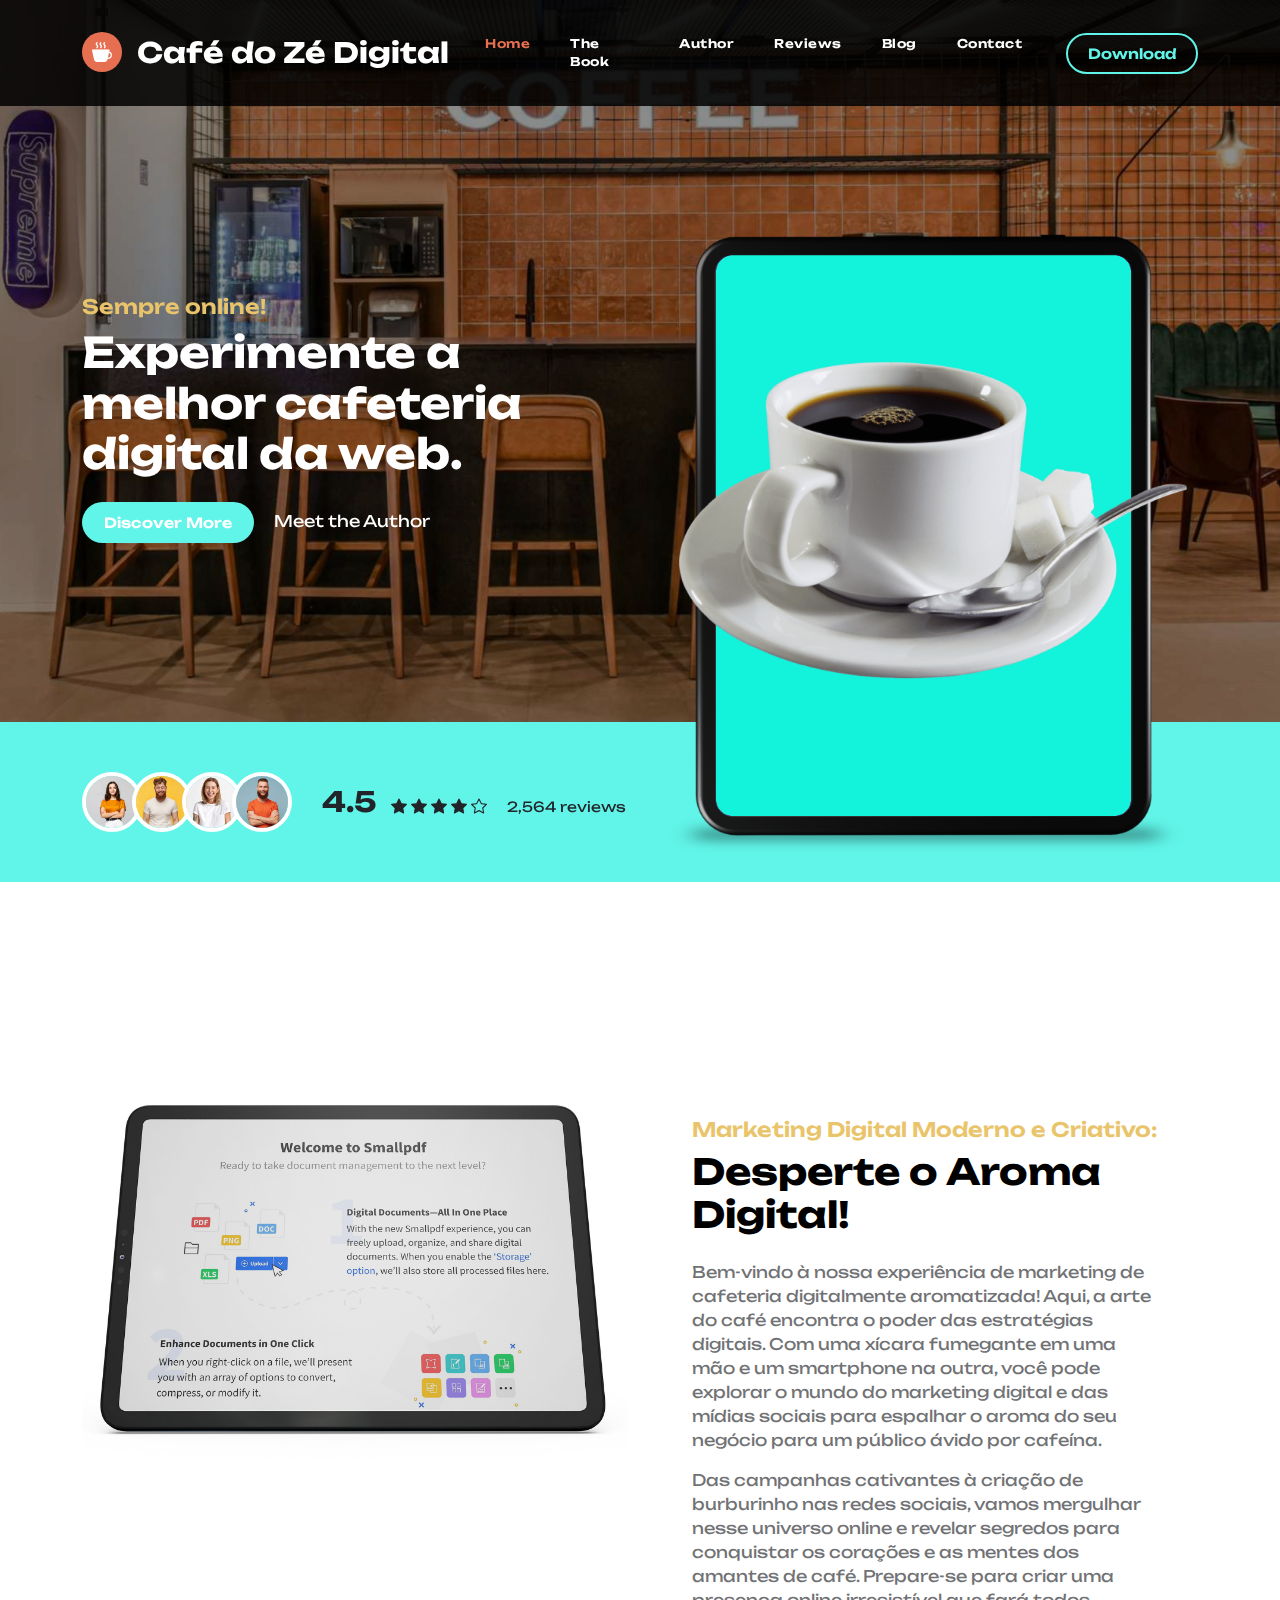
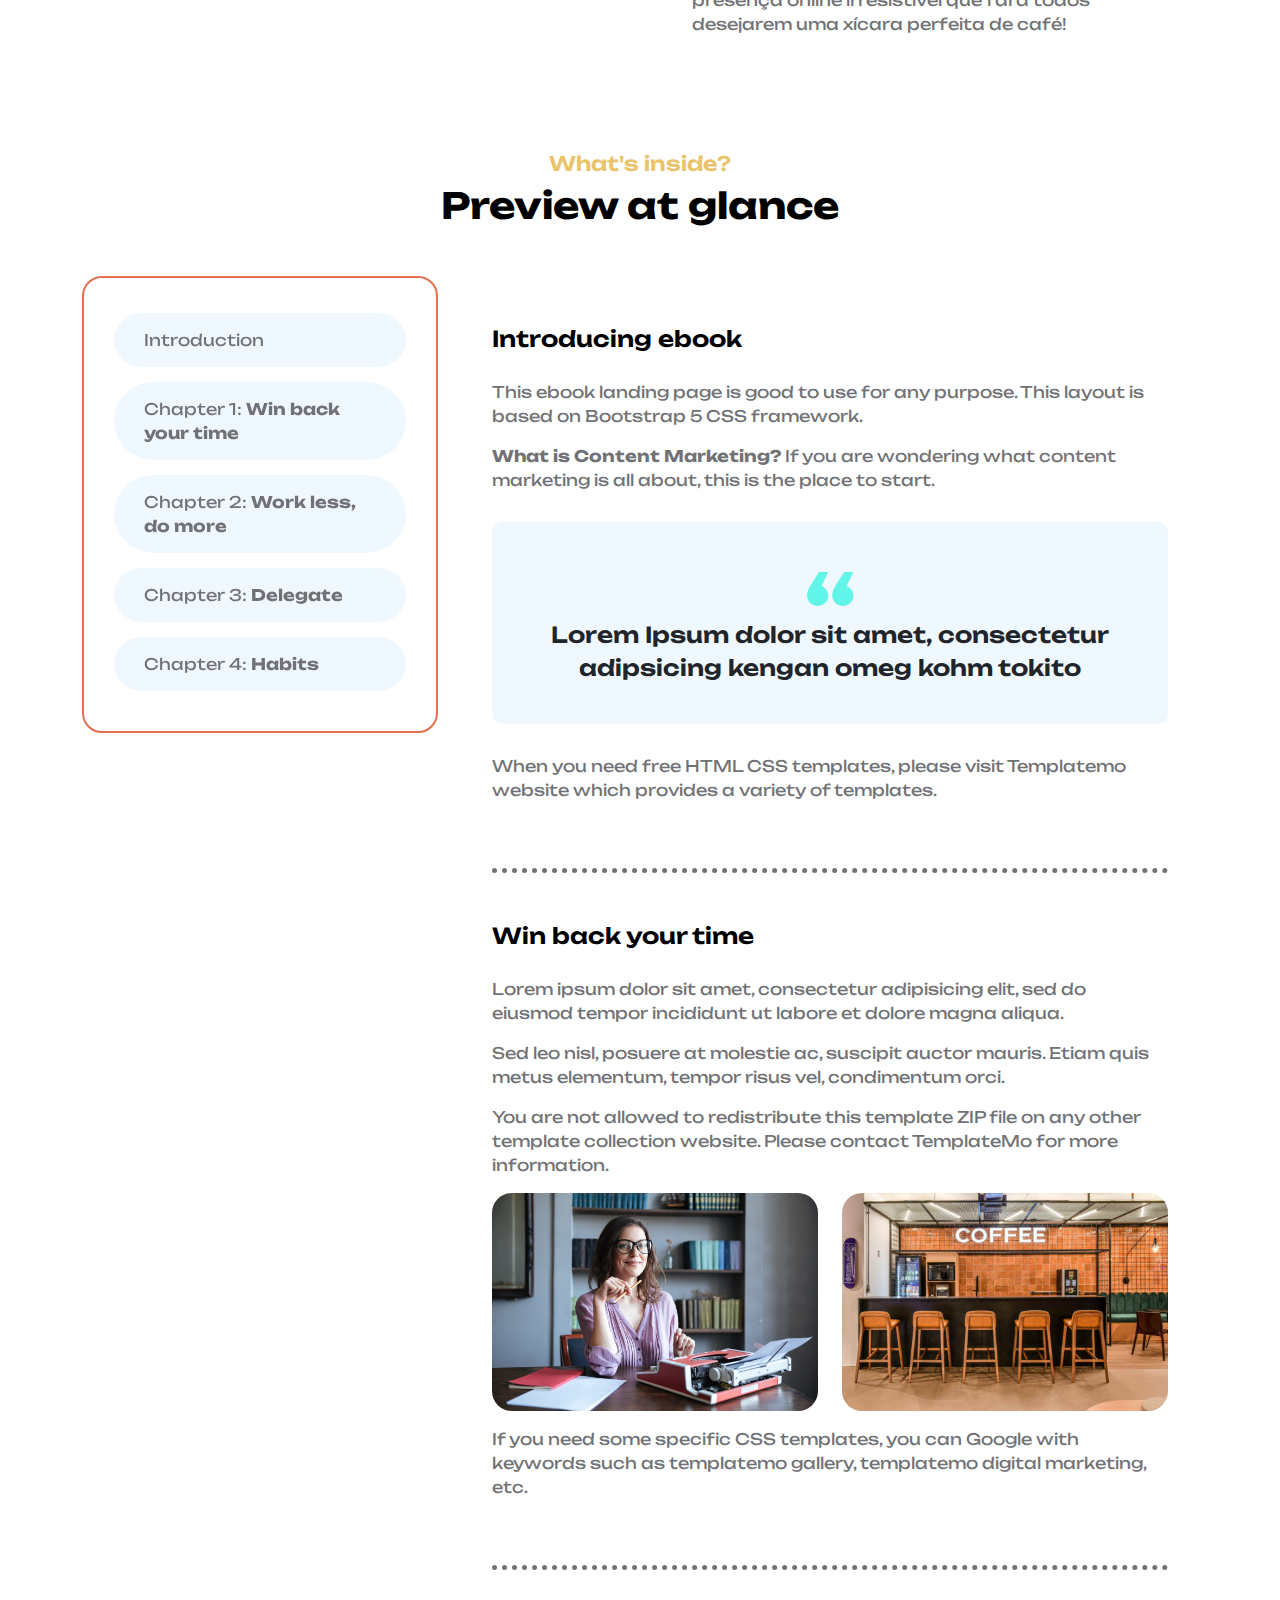
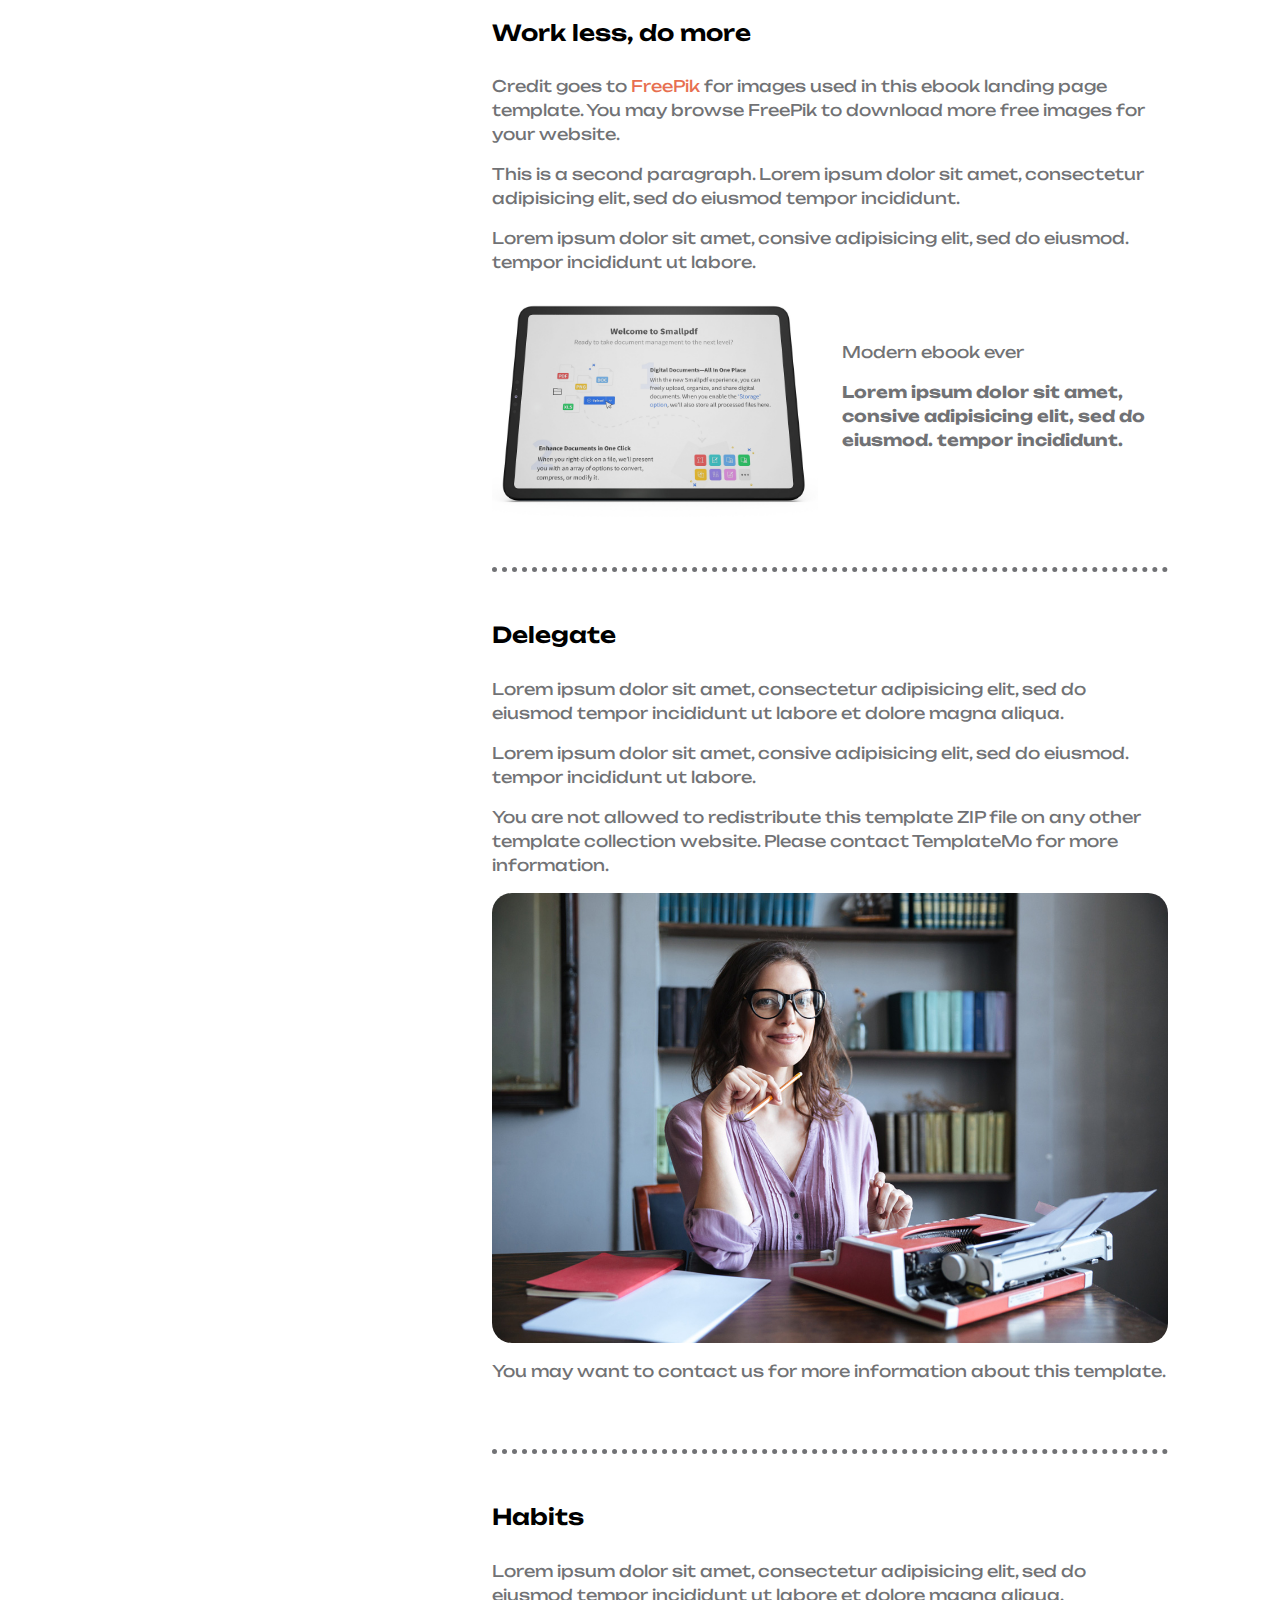
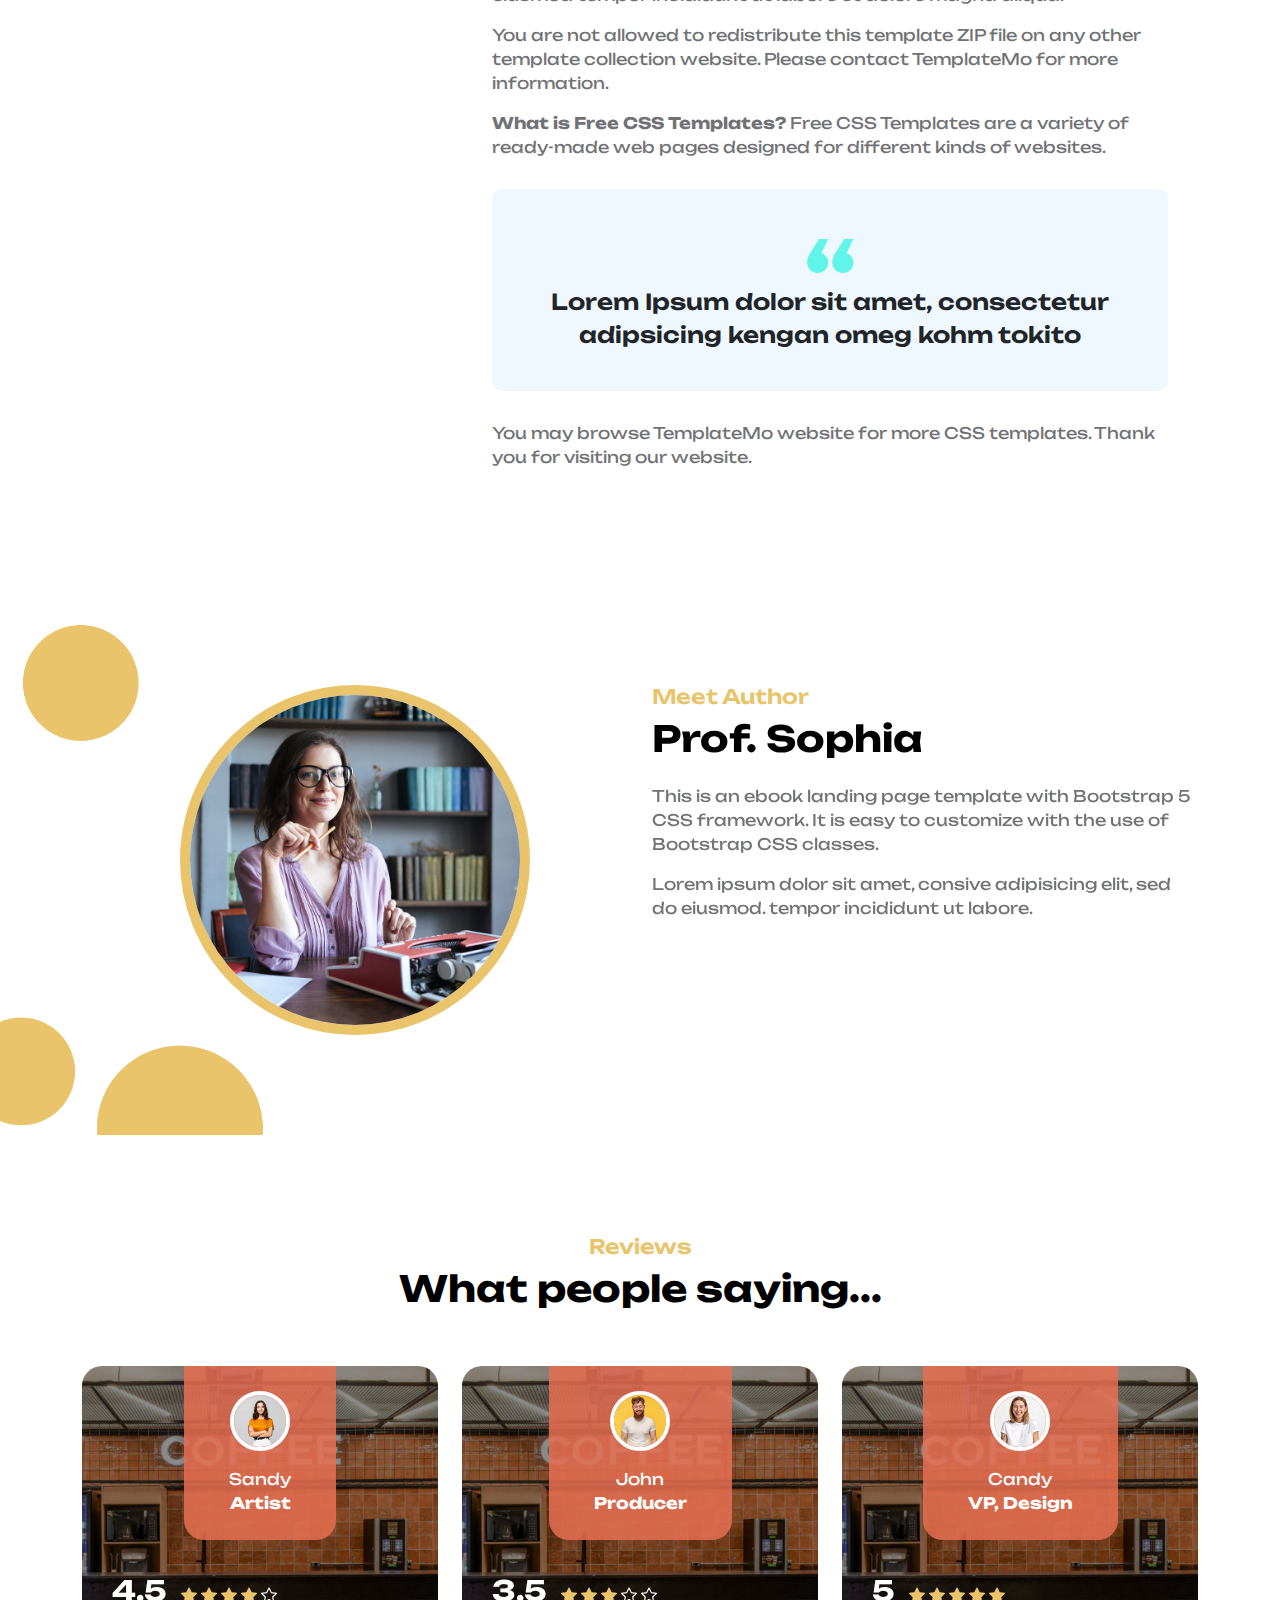
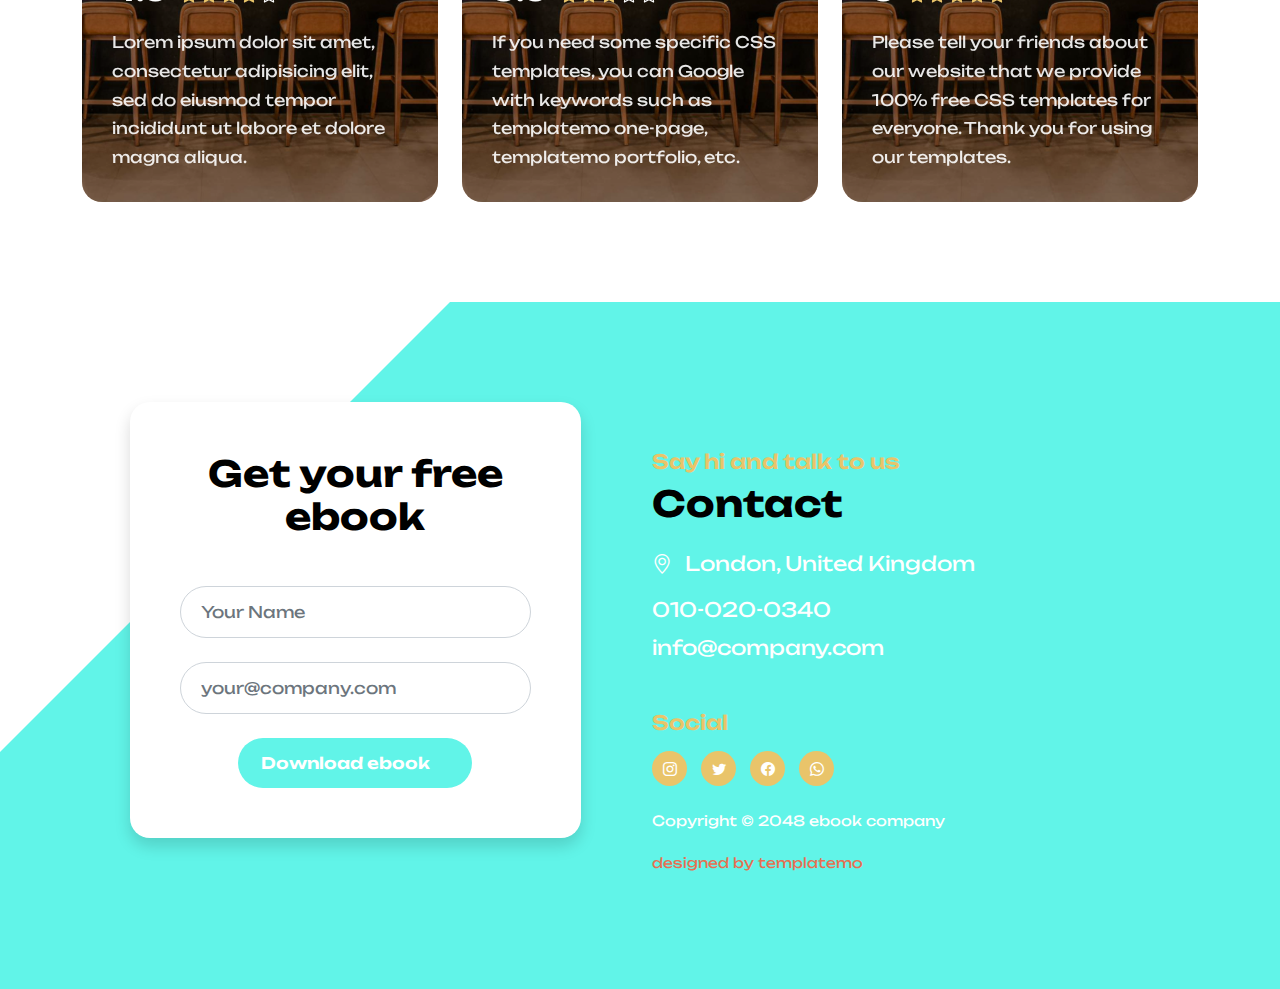
==== commit 1709ad8c: "ajustes de imagem e texto" ====
--- a/index.html
+++ b/index.html
@@ -16,7 +16,7 @@
         <meta charset="utf-8">
         <meta name="viewport" content="width=device-width, initial-scale=1">
 
-        <title>Café do Zé - Cafeteria em Botafogo</title>
+        <title>Café do Zé Digital - Cafeteria e marketing digital</title>
         <meta name="description" content="Café do Zé é uma página de exemplo para meus alunos 
         praticarem HTML, mídias sociais e análise de métricas.">     
         <meta name="author" content="Professor José Telmo">
@@ -36,7 +36,7 @@
 
         <link href="css/bootstrap-icons.css" rel="stylesheet">
 
-        <link href="css/templatemo-ebook-landing.css" rel="stylesheet">
+        <link href="css/style.css" rel="stylesheet">
 <!--
 
 TemplateMo 588 ebook landing
@@ -54,7 +54,7 @@
                 <div class="container">
                     <a class="navbar-brand" href="index.html">
                         <i class="navbar-brand-icon bi-cup-hot-fill me-2"></i>
-                        <span>Café do Zé</span>
+                        <span>Café do Zé Digital</span>
                     </a>
 
                     <div class="d-lg-none ms-auto me-3">
@@ -112,9 +112,9 @@
 
                         <div class="col-lg-6 col-12 mb-5 pb-5 pb-lg-0 mb-lg-0">
 
-                            <h6>Inauguração em breve!</h6>
-
-                            <h1 class="text-white mb-4">Experimente a melhor cafeteria de Botafogo.</h1>
+                            <h6>Sempre online!</h6>
+
+                            <h1 class="text-white mb-4">Experimente a melhor cafeteria digital da web.</h1>
 
                             <a href="#section_2" class="btn custom-btn smoothscroll me-3">Discover More</a>
 
@@ -122,7 +122,7 @@
                         </div>
 
                         <div class="hero-image-wrap col-lg-6 col-12 mt-3 mt-lg-0">
-                            <img src="images/education-online-books.png" class="hero-image img-fluid" alt="education online books">
+                            <img src="images/tablet.png" class="hero-image img-fluid" alt="Café Digital">
                         </div>
 
                     </div>
@@ -245,7 +245,7 @@
 
                                     <div class="row">
                                         <div class="col-lg-6 col-12 mb-3">
-                                            <img src="images/portrait-mature-smiling-authoress-sitting-desk.jpg" class="scrollspy-example-item-image img-fluid" alt="">
+                                            <img src="images/portrait-mature-smiling-authoress-sitting-desk-8082024-freepik.jpg" class="scrollspy-example-item-image img-fluid" alt="">
                                         </div>
 
                                         <div class="col-lg-6 col-12 mb-3">
@@ -286,7 +286,7 @@
 
                                     <p>You are not allowed to redistribute this template ZIP file on any other template collection website. Please contact TemplateMo for more information.</p>
 
-                                    <img src="images/portrait-mature-smiling-authoress-sitting-desk.jpg" class="scrollspy-example-item-image img-fluid mb-3" alt="">
+                                    <img src="images/portrait-mature-smiling-authoress-sitting-desk-8082024-freepik.jpg" class="scrollspy-example-item-image img-fluid mb-3" alt="">
 
                                     <p>You may want to contact us for more information about this template.</p>
                                 </div>
@@ -317,7 +317,7 @@
                     <div class="row">
 
                         <div class="col-lg-6 col-12">
-                            <img src="images/portrait-mature-smiling-authoress-sitting-desk.jpg" class="author-image img-fluid" alt="">
+                            <img src="images/portrait-mature-smiling-authoress-sitting-desk-8082024-freepik.jpg" class="author-image img-fluid" alt="">
                         </div>
 
                         <div class="col-lg-6 col-12 mt-5 mt-lg-0">
--- a/css/style.css
+++ b/css/style.css
@@ -0,0 +1,1039 @@
+/*
+
+TemplateMo 588 ebook landing
+
+https://templatemo.com/tm-588-ebook-landing
+
+*/
+
+/*---------------------------------------
+  CUSTOM PROPERTIES ( VARIABLES )             
+-----------------------------------------*/
+:root {
+  --white-color:                  #ffffff;
+  --primary-color:                #E76F51;
+  --secondary-color:              #E9C46A;
+  --section-bg-color:             #f0f8ff;
+  --custom-btn-bg-color:          #61f4e8;
+  --custom-btn-bg-hover-color:    #E76F51;
+  --dark-color:                   #000000;
+  --p-color:                      #717275;
+  --link-hover-color:             #E76F51;
+
+  --body-font-family:             'Unbounded', sans-serif;
+
+  --h1-font-size:                 42px;
+  --h2-font-size:                 36px;
+  --h3-font-size:                 28px;
+  --h4-font-size:                 24px;
+  --h5-font-size:                 22px;
+  --h6-font-size:                 20px;
+  --p-font-size:                  16px;
+  --menu-font-size:               12px;
+  --btn-font-size:                14px;
+  --copyright-font-size:          14px;
+
+  --border-radius-large:          100px;
+  --border-radius-medium:         20px;
+  --border-radius-small:          10px;
+
+  --font-weight-light:            300;
+  --font-weight-normal:           400;
+  --font-weight-semibold:         600;
+  --font-weight-bold:             700;
+}
+
+body {
+  background-color: var(--white-color);
+  font-family: var(--body-font-family); 
+}
+
+
+/*---------------------------------------
+  TYPOGRAPHY               
+-----------------------------------------*/
+
+h2,
+h3,
+h4,
+h5,
+h6 {
+  color: var(--dark-color);
+}
+
+h1,
+h2,
+h3,
+h4,
+h5,
+h6 {
+  font-weight: var(--font-weight-semibold);
+}
+
+h1 {
+  font-size: var(--h1-font-size);
+  font-weight: var(--font-weight-bold);
+}
+
+h2 {
+  font-size: var(--h2-font-size);
+  font-weight: var(--font-weight-bold);
+}
+
+h3 {
+  font-size: var(--h3-font-size);
+}
+
+h4 {
+  font-size: var(--h4-font-size);
+}
+
+h5 {
+  font-size: var(--h5-font-size);
+}
+
+h6 {
+  color: var(--secondary-color);
+  font-size: var(--h6-font-size);
+}
+
+p {
+  color: var(--p-color);
+  font-size: var(--p-font-size);
+  font-weight: var(--font-weight-normal);
+}
+
+ul li {
+  color: var(--p-color);
+  font-size: var(--p-font-size);
+  font-weight: var(--font-weight-normal);
+}
+
+a, 
+button {
+  touch-action: manipulation;
+  transition: all 0.3s;
+}
+
+a {
+  display: inline-block;
+  color: var(--primary-color);
+  text-decoration: none;
+}
+
+a:hover {
+  color: var(--link-hover-color);
+}
+
+b,
+strong {
+  font-weight: var(--font-weight-bold);
+}
+
+
+/*---------------------------------------
+  SECTION               
+-----------------------------------------*/
+.section-padding {
+  padding-top: 100px;
+  padding-bottom: 100px;
+}
+
+::selection {
+  background-color: var(--secondary-color);
+  color: var(--white-color);
+}
+
+
+/*---------------------------------------
+  AVATAR IMAGE               
+-----------------------------------------*/
+.avatar-image {
+  border: 4px solid var(--white-color);
+  border-radius: 100px;
+  width: 60px;
+  height: 60px;
+  object-fit: cover;
+}
+
+.avatar-image-left {
+  position: relative;
+  left: -10px;
+}
+
+.avatar-image-left + .avatar-image-left {
+  left: -20px;
+}
+
+.avatar-image-left + .avatar-image-left + .avatar-image-left {
+  left: -30px;
+}
+
+.avatar-image-left + .avatar-image-left + .avatar-image-left + .avatar-image-left {
+  left: -40px;
+}
+
+.avatar-group,
+.reviews-group {
+  position: relative;
+  z-index: 22;
+}
+
+.reviews-group {
+  display: inline-block;
+  vertical-align: top;
+}
+
+.reviews-group strong {
+  font-size: var(--h3-font-size);
+  margin-right: 10px;
+}
+
+
+/*---------------------------------------
+  CUSTOM LINK              
+-----------------------------------------*/
+.link {
+  cursor: pointer;
+  position: relative;
+  white-space: nowrap;
+  color: var(--white-color);
+}
+
+.link::before,
+.link::after {
+  position: absolute;
+  width: 100%;
+  height: 1px;
+  background: currentColor;
+  top: 100%;
+  left: 0;
+  pointer-events: none;
+}
+
+.link::before {
+  content: '';
+}
+
+.link--kale::before {
+  height: 10px;
+  top: 100%;
+  opacity: 0;
+}
+
+.link--kale:hover::before {
+  opacity: 1;
+  animation: lineUp 0.3s ease forwards;
+}
+
+@keyframes lineUp {
+    0% {
+      transform-origin: 50% 100%;
+      transform: scale3d(1, 0.045, 1);
+    }
+
+    50% {
+      transform-origin: 50% 100%;
+      transform: scale3d(1, 1, 1);
+    }
+
+    51% {
+      transform-origin: 50% 0%;
+      transform: scale3d(1, 1, 1);
+    }
+
+    100% {
+      transform-origin: 50% 0%;
+      transform: scale3d(1, 0.045, 1);
+    }
+}
+
+.link--kale::after {
+    content: '';
+    transition: opacity 0.3s;
+    opacity: 0;
+    transition-delay: 0s;
+}
+
+.link--kale:hover::after {
+    opacity: 1;
+    transition-delay: 0.3s;
+}
+
+
+/*---------------------------------------
+  CUSTOM BUTTON               
+-----------------------------------------*/
+.custom-btn {
+  background: var(--custom-btn-bg-color);
+  border: 2px solid transparent;
+  border-radius: var(--border-radius-large);
+  color: var(--white-color);
+  font-size: var(--btn-font-size);
+  font-weight: var(--font-weight-semibold);
+  line-height: normal;
+  transition: all 0.3s;
+  padding: 10px 20px;
+}
+
+.custom-btn:hover {
+  background: var(--custom-btn-bg-hover-color);
+  color: var(--white-color);
+}
+
+.custom-border-btn {
+  background: transparent;
+  border: 2px solid var(--custom-btn-bg-color);
+  color: var(--custom-btn-bg-color);
+}
+
+.custom-border-btn:hover {
+  background: var(--custom-btn-bg-color);
+  border-color: transparent;
+  color: var(--white-color);
+}
+
+.custom-btn-bg-white {
+  border-color: var(--white-color);
+  color: var(--white-color);
+}
+
+.btn-naira {
+  padding: 0;
+  position: relative;
+  z-index: 1;
+  overflow: hidden;
+  -webkit-backface-visibility: hidden;
+  -webkit-transition: background-color 0.3s;
+  transition: background-color 0.3s;
+}
+
+.btn-naira::before {
+  content: '';
+  position: absolute;
+  left: -50%;
+  width: 200%;
+  height: 200%;
+  background: var(--primary-color);
+  top: -50%;
+  z-index: -1;
+  -webkit-transform: translate3d(0, -100%, 0) rotate3d(0, 0, 1, -10deg);
+  transform: translate3d(0, -100%, 0) rotate3d(0, 0, 1, -10deg);
+}
+
+.btn-naira.btn-inverted::before {
+  background: var(--primary-color);
+}
+
+.btn-naira > span {
+  display: block;
+  vertical-align: middle;
+}
+
+.btn-naira .btn-icon {
+  position: absolute;
+  top: 0;
+  width: 100%;
+  left: 0;
+  color: var(--white-color);
+  -webkit-transform: translate3d(0, -100%, 0);
+  transform: translate3d(0, -100%, 0);
+}
+
+.btn-naira > span,
+.btn-naira .btn-icon {
+  padding: 10px 20px;
+  -webkit-transition: -webkit-transform 0.3s;
+  transition: transform 0.3s;
+  -webkit-transition-timing-function: cubic-bezier(0.75, 0, 0.125, 1);
+  transition-timing-function: cubic-bezier(0.75, 0, 0.125, 1);
+}
+
+.btn-naira:hover::before {
+  -webkit-animation: anim-naira-1 0.3s forwards ease-in;
+  animation: anim-naira-1 0.3s forwards ease-in;
+}
+
+@-webkit-keyframes anim-naira-1 {
+  50% {
+    -webkit-transform: translate3d(0, -50%, 0) rotate3d(0, 0, 1, -10deg);
+    transform: translate3d(0, -50%, 0) rotate3d(0, 0, 1, -10deg);
+    -webkit-animation-timing-function: ease-out;
+    animation-timing-function: ease-out;
+  }
+  100% {
+    -webkit-transform: translate3d(0, 0%, 0) rotate3d(0, 0, 1, 0deg);
+    transform: translate3d(0, 0%, 0) rotate3d(0, 0, 1, 0deg);
+  }
+}
+
+@keyframes anim-naira-1 {
+  50% {
+    -webkit-transform: translate3d(0, -50%, 0) rotate3d(0, 0, 1, -10deg);
+    transform: translate3d(0, -50%, 0) rotate3d(0, 0, 1, -10deg);
+    -webkit-animation-timing-function: ease-out;
+    animation-timing-function: ease-out;
+  }
+  100% {
+    -webkit-transform: translate3d(0, 0%, 0) rotate3d(0, 0, 1, 0deg);
+    transform: translate3d(0, 0%, 0) rotate3d(0, 0, 1, 0deg);
+  }
+}
+
+.btn-naira:hover {
+  background-color: var(--primary-color);
+  -webkit-transition: background-color 0s 0.3s;
+  transition: background-color 0s 0.3s;
+}
+
+.btn-naira.btn-inverted:hover {
+  background-color: var(--primary-color);
+}
+
+.btn-naira:hover .btn-icon {
+  -webkit-transform: translate3d(0, 0, 0);
+  transform: translate3d(0, 0, 0);
+}
+
+.btn-naira:hover > span {
+  opacity: 0;
+  -webkit-transform: translate3d(0, 100%, 0);
+  transform: translate3d(0, 100%, 0);
+}
+
+
+/*---------------------------------------
+  NAVIGATION              
+-----------------------------------------*/
+.sticky-wrapper {
+  position: absolute;
+  top: 0;
+  right: 0;
+  left: 0;
+}
+
+.sticky-wrapper.is-sticky .navbar {
+  background-color: rgba(0, 0, 0, 0.85);
+}
+
+.navbar {
+  background: rgba(0, 0, 0, 0.85);
+  z-index: 99;
+  padding-top: 15px;
+  padding-bottom: 15px;
+}
+
+.navbar-brand,
+.navbar-brand:hover {
+  font-size: var(--h3-font-size);
+  font-weight: var(--font-weight-bold);
+  display: block;
+  color: var(--white-color);
+}
+
+.navbar-brand-icon {
+  background: var(--primary-color);
+  border-radius: var(--border-radius-large);
+  display: inline-block;
+  vertical-align: top;
+  color: var(--white-color);
+  font-size: var(--h6-font-size);
+  width: 40px;
+  height: 40px;
+  line-height: 40px;
+  text-align: center;
+  position: relative;
+}
+
+
+.navbar-expand-lg .navbar-nav .nav-link {
+  border-radius: var(--border-radius-large);
+  margin: 10px;
+  padding: 10px;
+}
+
+.navbar-nav .nav-link {
+  display: inline-block;
+  color: var(--white-color);
+  font-size: var(--menu-font-size);
+  font-weight: var(--font-weight-semibold);
+  letter-spacing: 0.5px;
+  position: relative;
+  padding-top: 15px;
+  padding-bottom: 15px;
+}
+
+.navbar-nav .nav-link.active, 
+.navbar-nav .nav-link:hover {
+  color: var(--primary-color);
+}
+
+.navbar-toggler {
+  border: 0;
+  padding: 0;
+  cursor: pointer;
+  margin: 0;
+  width: 30px;
+  height: 35px;
+  outline: none;
+}
+
+.navbar-toggler:focus {
+  outline: none;
+  box-shadow: none;
+}
+
+.navbar-toggler[aria-expanded="true"] .navbar-toggler-icon {
+  background: transparent;
+}
+
+.navbar-toggler[aria-expanded="true"] .navbar-toggler-icon:before,
+.navbar-toggler[aria-expanded="true"] .navbar-toggler-icon:after {
+  transition: top 300ms 50ms ease, -webkit-transform 300ms 350ms ease;
+  transition: top 300ms 50ms ease, transform 300ms 350ms ease;
+  transition: top 300ms 50ms ease, transform 300ms 350ms ease, -webkit-transform 300ms 350ms ease;
+  top: 0;
+}
+
+.navbar-toggler[aria-expanded="true"] .navbar-toggler-icon:before {
+  transform: rotate(45deg);
+}
+
+.navbar-toggler[aria-expanded="true"] .navbar-toggler-icon:after {
+  transform: rotate(-45deg);
+}
+
+.navbar-toggler .navbar-toggler-icon {
+  background: var(--white-color);
+  transition: background 10ms 300ms ease;
+  display: block;
+  width: 30px;
+  height: 2px;
+  position: relative;
+}
+
+.navbar-toggler .navbar-toggler-icon:before,
+.navbar-toggler .navbar-toggler-icon:after {
+  transition: top 300ms 350ms ease, -webkit-transform 300ms 50ms ease;
+  transition: top 300ms 350ms ease, transform 300ms 50ms ease;
+  transition: top 300ms 350ms ease, transform 300ms 50ms ease, -webkit-transform 300ms 50ms ease;
+  position: absolute;
+  right: 0;
+  left: 0;
+  background: var(--white-color);
+  width: 30px;
+  height: 2px;
+  content: '';
+}
+
+.navbar-toggler .navbar-toggler-icon::before {
+  top: -8px;
+}
+
+.navbar-toggler .navbar-toggler-icon::after {
+  top: 8px;
+}
+
+
+/*---------------------------------------
+  HERO        
+-----------------------------------------*/
+.hero-section {
+  background-image: url('../images/businessman-sitting-by-table-cafe.jpg');
+  background-repeat: no-repeat;
+  background-size: cover;
+  background-position: center;
+  position: relative;
+  padding-top: 50px;
+}
+
+.hero-section::after {
+  content: "";
+  position: absolute;
+  top: 0;
+  right: 0;
+  bottom: 0;
+  left: 0;
+  pointer-events: none;
+  background-color: rgba(0, 0, 0, 0.45); 
+}
+
+.hero-section .row {
+  position: relative;
+  z-index: 22;
+  top: 100px;
+}
+
+.hero-image {
+  position: relative;
+  z-index: 2;
+  bottom: 100px;
+  display: block;
+  margin: auto;
+}
+
+@media screen and (min-width: 991px) {
+  .hero-section {
+    height: calc(90vh - 88px);
+    padding-top: 350px;
+  }
+}
+
+
+/*---------------------------------------
+  FEATURED              
+-----------------------------------------*/
+.featured-section {
+  background-color: var(--custom-btn-bg-color);
+  position: relative;
+  padding-top: 50px;
+  padding-bottom: 50px;
+}
+
+.featured-section::after {
+  /*content: "";*/
+  position: absolute;
+  bottom: 0;
+  right: 0;
+  width: 0;
+  height: 0;
+  border-style: solid;
+  border-width: 0 0 450px 450px;
+  border-color: transparent transparent var(--white-color) transparent;
+  pointer-events: none;
+}
+
+
+/*---------------------------------------
+  CUSTOM BLOCK              
+-----------------------------------------*/
+.custom-block {
+  background-image: url('../images/businessman-sitting-by-table-cafe.jpg');
+  background-repeat: no-repeat;
+  background-size: cover;
+  background-position: center;
+  border-radius: var(--border-radius-medium);
+  position: relative;
+  overflow: hidden;
+}
+
+.custom-block::after {
+  content: "";
+  position: absolute;
+  top: 0;
+  right: 0;
+  bottom: 0;
+  left: 0;
+  pointer-events: none;
+  background-color: rgba(0, 0, 0, 0.45);
+}
+
+.custom-block .avatar-image {
+  min-width: 60px;
+  margin: auto;
+  left: 0;
+}
+
+.custom-block .bi-star {
+  color: var(--white-color);
+}
+
+.custom-block .bi-star-fill {
+  color: var(--secondary-color);
+}
+
+.custom-block-image-wrap {
+  background-color: rgba(231, 111, 81, 0.85);
+  border-radius: 0 0 var(--border-radius-medium) var(--border-radius-medium);
+  position: relative;
+  z-index: 2;
+  overflow: hidden;
+  margin: auto;
+  padding: 25px 45px;
+}
+
+.custom-block-info {
+  position: relative;
+  z-index: 2;
+  padding: 30px;
+}
+
+.custom-block-info strong,
+.custom-block-info p {
+  color: var(--white-color);
+}
+
+.custom-block-info p {
+  color: rgba(255, 255, 255, 0.9);
+  line-height: 1.8;
+}
+
+
+/*---------------------------------------
+  THE BOOK SECTION            
+-----------------------------------------*/
+.book-section-info {
+  padding-top: 40px;
+  padding-right: 40px;
+  padding-left: 40px;
+}
+
+.nav-pills {
+  border: 2px solid var(--primary-color);
+  border-radius: var(--border-radius-medium);
+  position: sticky;
+  top: 120px;
+  padding: 30px;
+}
+
+.nav-pills .nav-link {
+  background: var(--section-bg-color);
+  color: var(--p-color);
+  border-radius: var(--border-radius-large);
+  margin-top: 5px;
+  margin-bottom: 10px;
+  padding: 15px 30px;
+}
+
+.nav-pills .nav-link:hover,
+.nav-pills .nav-link.active, 
+.nav-pills .show>.nav-link {
+  background: var(--primary-color);
+  color: var(--white-color);
+}
+
+.scrollspy-example-2 {
+  padding-right: 30px;
+  padding-left: 30px;
+}
+
+.scrollspy-example-item {
+  border-bottom: 5px dotted var(--p-color);
+  min-height: 500px;
+  padding-top: 20px;
+  padding-bottom: 50px;
+}
+
+.scrollspy-example-item:last-child {
+  border-bottom: 0;
+}
+
+.scrollspy-example-item-image {
+  border-radius: var(--border-radius-medium);
+}
+
+.scrollspy-example-item h5 {
+  padding-top: 30px;
+  padding-bottom: 20px;
+}
+
+.blockquote {
+  background: var(--section-bg-color);
+  border-radius: var(--border-radius-small);
+  font-size: var(--h5-font-size);
+  font-weight: var(--font-weight-semibold);
+  color: var(--site-footer-bg-color);
+  margin-top: 30px;
+  margin-bottom: 30px;
+  padding: 80px 40px 40px 40px;
+  text-align: center;
+}
+
+.blockquote::before {
+  content: "“";
+  color: var(--custom-btn-bg-color);
+  font-size: 100px;
+  line-height: 1rem;
+  display: block;
+}
+
+
+/*---------------------------------------
+  AUTHOR SECTION            
+-----------------------------------------*/
+.author-section {
+  background-image: url('../images/circle-scatter-haikei.png');
+  background-repeat: no-repeat;
+  background-size: contain;
+  background-position: left bottom;
+  position: relative;
+  margin-top: 50px;
+}
+
+.author-image {
+  border: 10px solid var(--secondary-color);
+  border-radius: 100%;
+  display: block;
+  margin: auto;
+  width: 350px;
+  height: 350px;
+  object-fit: cover;
+}
+
+
+/*---------------------------------------
+  DIVIDER SECTION               
+-----------------------------------------*/
+.divider-section {
+  background-image: url('../images/wave-haikei.png');
+  background-repeat: no-repeat;
+  background-size: cover;
+  background-position: center;
+}
+
+
+/*---------------------------------------
+  CONTACT               
+-----------------------------------------*/
+.contact-section {
+  background: var(--custom-btn-bg-color);
+  position: relative;
+  overflow: hidden;
+}
+
+.contact-section::before {
+  content: "";
+  position: absolute;
+  top: 0;
+  left: 0;
+  width: 0;
+  height: 0;
+  border-style: solid;
+  border-width: 450px 450px 0 0;
+  border-color: var(--white-color) transparent transparent;
+  pointer-events: none;
+}
+
+.contact-section .container {
+  position: relative;
+}
+
+.contact-section p {
+  color: var(--white-color);
+  font-size: var(--h6-font-size);
+}
+
+.contact-link {
+  color: var(--white-color);
+}
+
+.contact-section .copyright-text {
+  font-size: var(--copyright-font-size);
+}
+
+
+/*---------------------------------------
+  EBOOK DOWNLOAD FORM               
+-----------------------------------------*/
+.ebook-download-form {
+  border-radius: var(--border-radius-medium);
+  position: relative;
+  z-index: 2;
+  padding: 50px;
+}
+
+
+/*---------------------------------------
+  CUSTOM FORM               
+-----------------------------------------*/
+.custom-form .form-control {
+  border-radius: var(--border-radius-large);
+  box-shadow: none;
+  color: var(--p-color);
+  padding-top: 13px;
+  padding-bottom: 13px;
+  padding-right: 40px;
+  padding-left: 20px;
+  outline: none;
+}
+
+.custom-form .form-control:focus,
+.custom-form .form-control:hover {
+  border-color: var(--primary-color);
+}
+
+.custom-form .form-control:focus + .input-group-text .custom-form-icon,
+.custom-form .form-control:hover + .input-group-text .custom-form-icon {
+  opacity: 1;
+}
+
+.custom-form .input-group-text {
+  background: transparent;
+  border: 0;
+  border-radius: 0;
+  position: absolute;
+  top: 0;
+  right: 0;
+  bottom: 0;
+  margin: 10px;
+}
+
+.custom-form-icon {
+  position: relative;
+  z-index: 22;
+  opacity: 0;
+  transition: opacity 0.3s ease;
+}
+
+.input-group:not(.has-validation)>.dropdown-toggle:nth-last-child(n+3), .input-group:not(.has-validation)>.form-floating:not(:last-child)>.form-control, .input-group:not(.has-validation)>.form-floating:not(:last-child)>.form-select, .input-group:not(.has-validation)>:not(:last-child):not(.dropdown-toggle):not(.dropdown-menu):not(.form-floating) {
+  border-radius: var(--border-radius-large);
+}
+
+.custom-form button[type="submit"] {
+  background: var(--custom-btn-bg-color);
+  border: none;
+  border-radius: var(--border-radius-large);
+  color: var(--white-color);
+  font-size: var(--p-font-size);
+  font-weight: var(--font-weight-semibold);
+  transition: all 0.3s;
+  margin-bottom: 0;
+}
+
+.custom-form button[type="submit"]:hover,
+.custom-form button[type="submit"]:focus {
+  background: var(--custom-btn-bg-hover-color);
+  border-color: transparent;
+}
+
+
+/*---------------------------------------
+  SOCIAL ICON               
+-----------------------------------------*/
+.social-icon {
+  margin: 0;
+  padding: 0;
+}
+
+.social-icon-item {
+  list-style: none;
+  display: inline-block;
+  vertical-align: top;
+}
+
+.social-icon-link {
+  background: var(--secondary-color);
+  border-radius: var(--border-radius-large);
+  color: var(--white-color);
+  font-size: var(--copyright-font-size);
+  display: block;
+  margin-right: 10px;
+  text-align: center;
+  width: 35px;
+  height: 35px;
+  line-height: 36px;
+  transition: background 0.2s, color 0.2s;
+}
+
+.social-icon-link:hover {
+  background: var(--primary-color);
+  color: var(--white-color);
+}
+
+
+/*---------------------------------------
+  RESPONSIVE STYLES               
+-----------------------------------------*/
+@media screen and (max-width: 991px) {
+  h1 {
+    font-size: 48px;
+  }
+
+  h2 {
+    font-size: 36px;
+  }
+
+  h3 {
+    font-size: 32px;
+  }
+
+  h4 {
+    font-size: 28px;
+  }
+
+  h5 {
+    font-size: 20px;
+  }
+
+  h6 {
+    font-size: 18px;
+  }
+
+  .section-padding {
+    padding-top: 50px;
+    padding-bottom: 50px;
+  }
+  
+  .navbar {
+    background-color: rgba(0, 0, 0, 0.65);
+  }
+
+  .navbar-expand-lg .navbar-nav {
+    padding-bottom: 20px;
+  }
+
+  .navbar-expand-lg .navbar-nav .nav-link {
+    padding: 0;
+  }
+
+  .scrollspy-example-2 .scrollspy-example-item:first-child {
+    padding-top: 0;
+  }
+
+  .scrollspy-example-item h5 {
+    padding-bottom: 5px;
+  }
+
+  .book-section-info {
+    padding-top: 20px;
+    padding-right: 20px;
+    padding-left: 20px;
+  }
+
+  .ebook-download-form {
+    padding: 30px;
+  }
+}
+
+@media screen and (max-width: 480px) {
+  h1 {
+    font-size: 36px;
+  }
+
+  h2 {
+    font-size: 28px;
+  }
+
+  h3 {
+    font-size: 26px;
+  }
+
+  h4 {
+    font-size: 22px;
+  }
+
+  h5 {
+    font-size: 20px;
+  }
+
+  .navbar-brand {
+    font-size: var(--p-font-size);
+  }
+
+  .navbar-brand-icon {
+    width: 30px;
+    height: 30px;
+    line-height: 30px;
+  }
+
+  .navbar-brand-icon::after {
+    top: 5px;
+  }
+
+  .btn-naira > span, 
+  .btn-naira .btn-icon {
+    font-size: 12px;
+    padding: 5px 15px;
+  }
+}
+
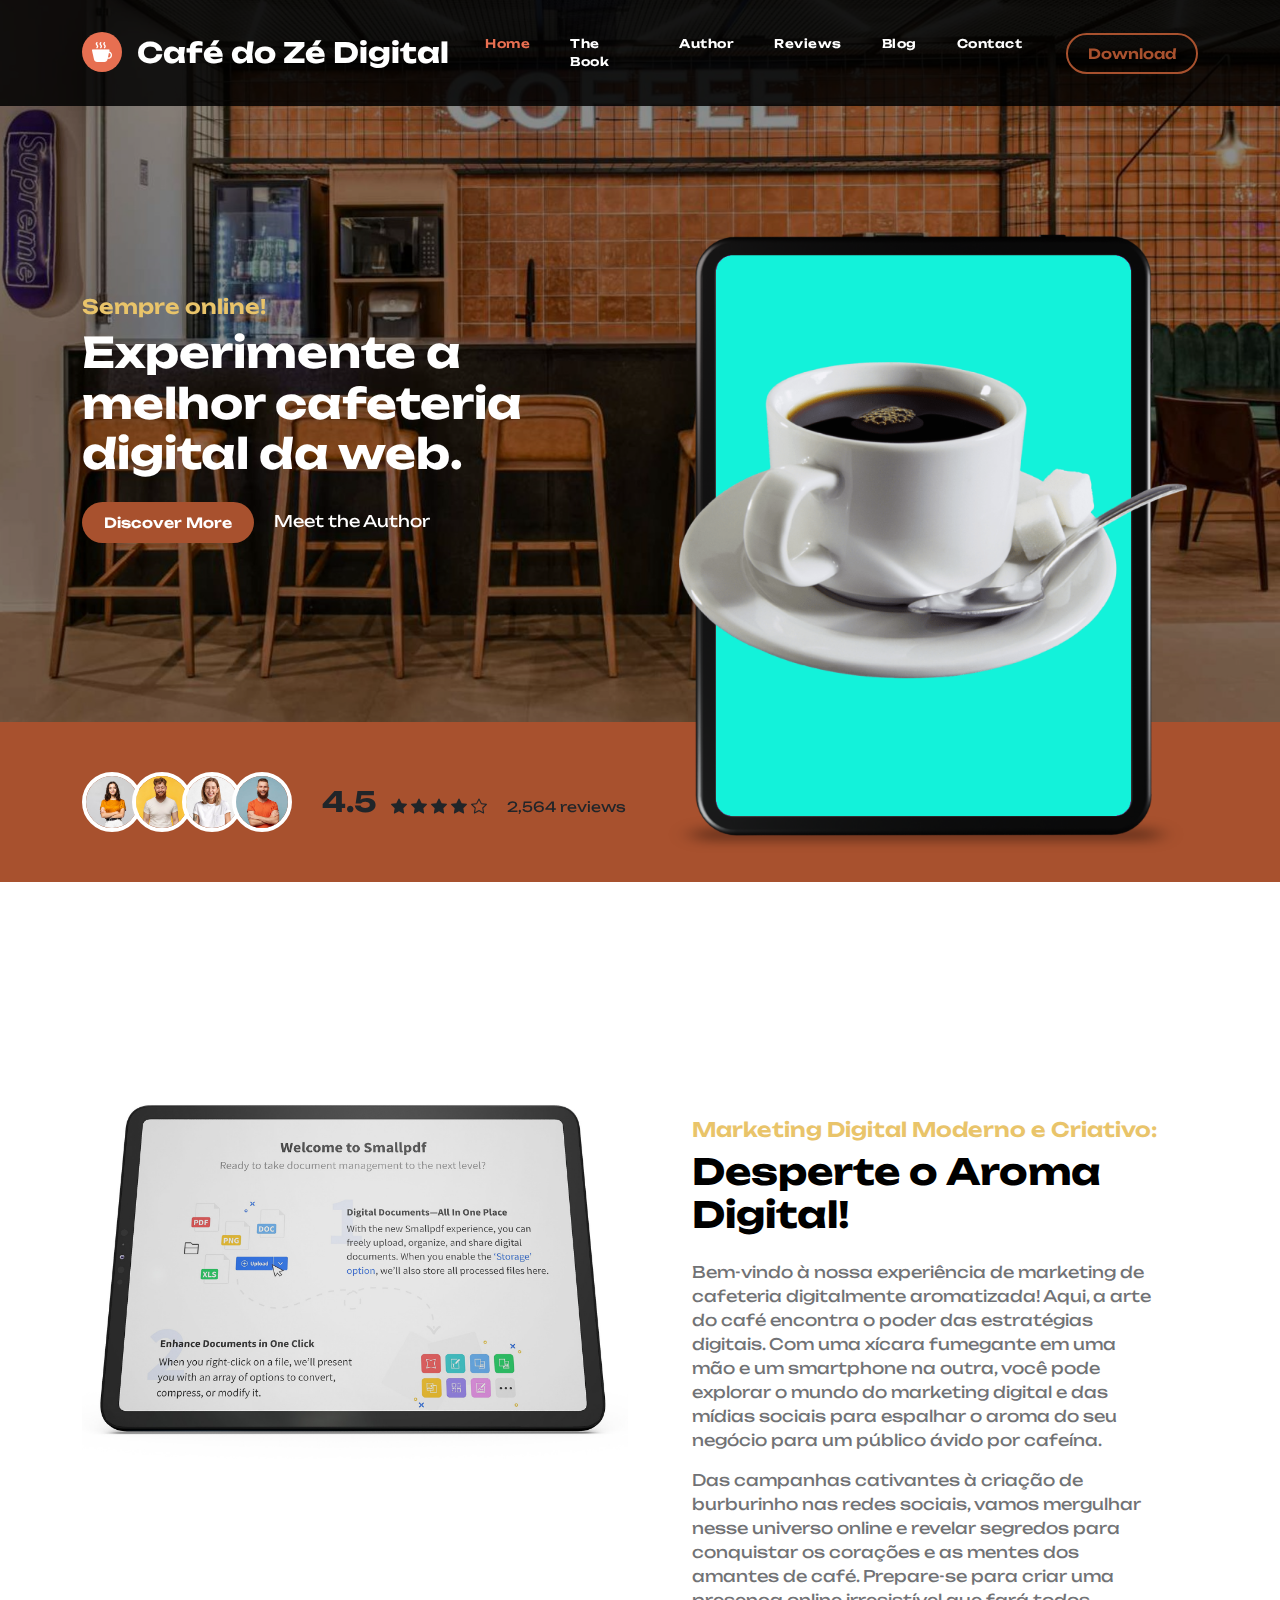
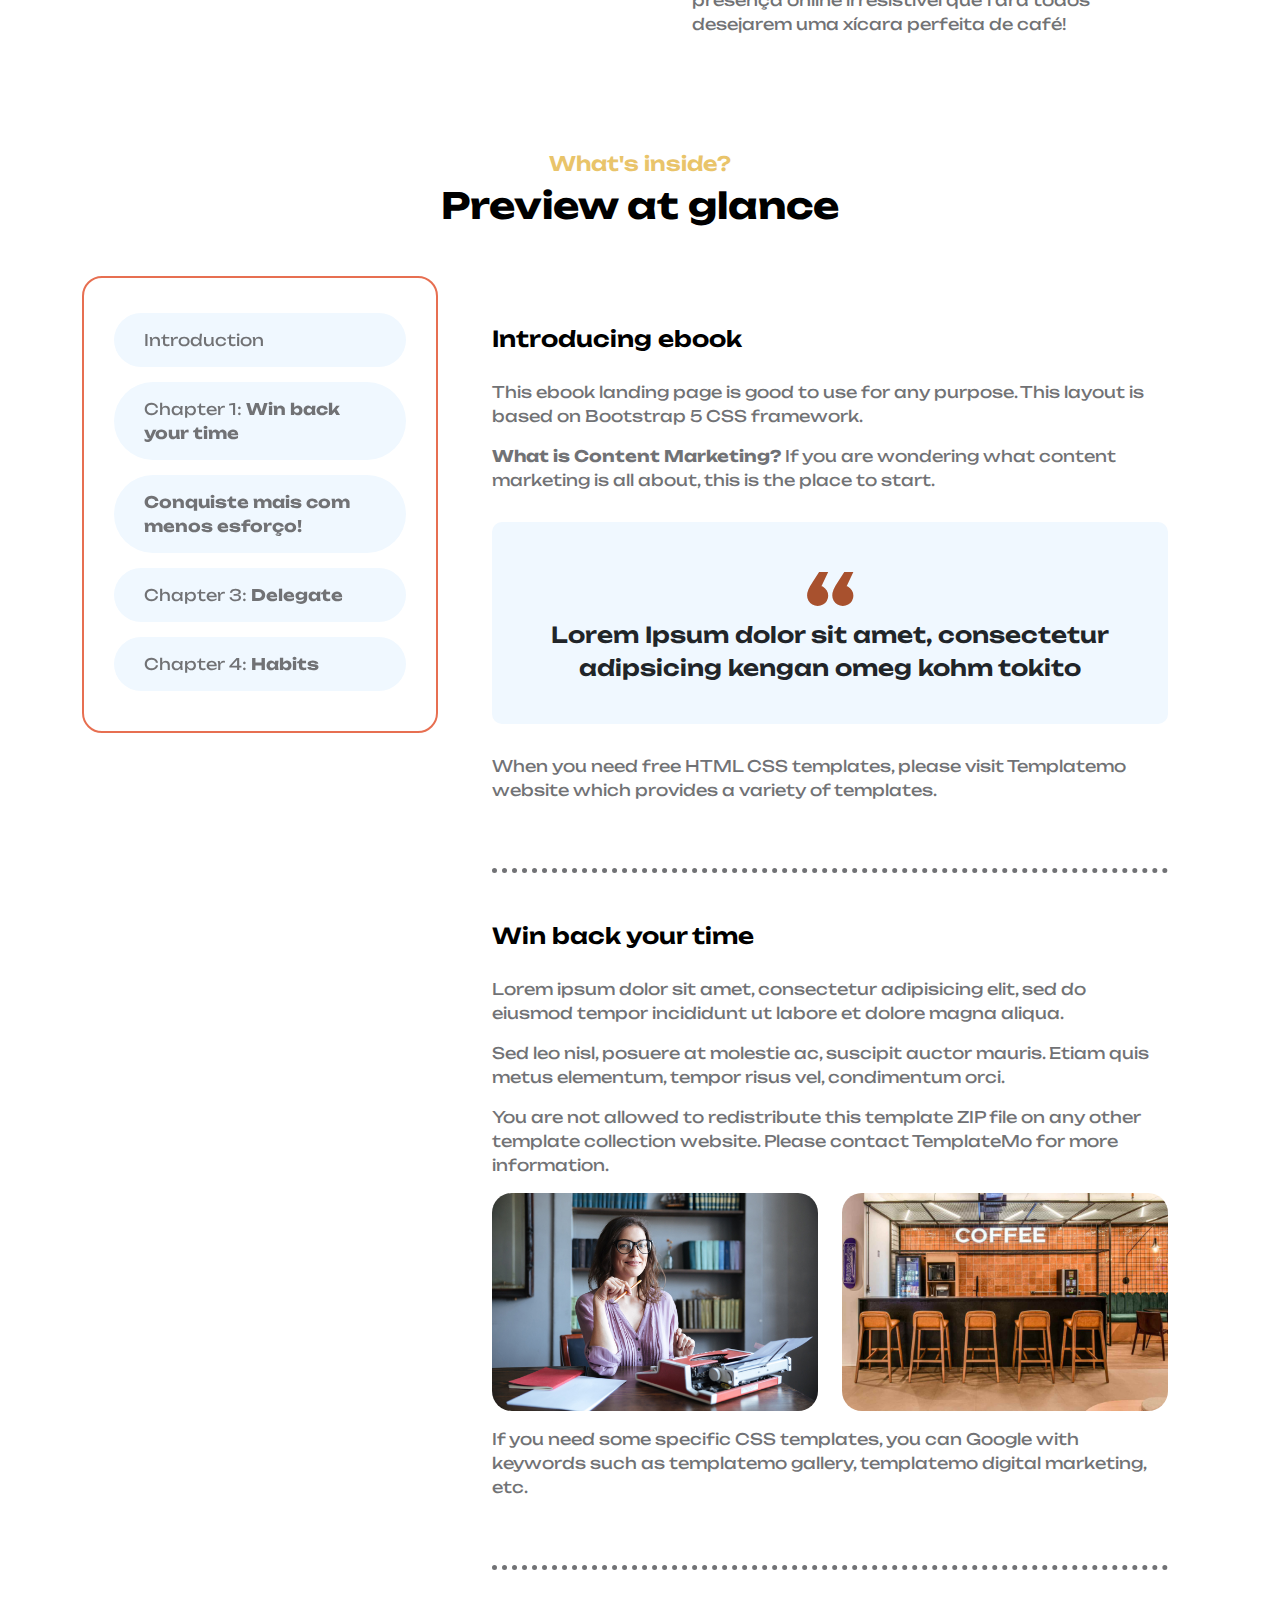
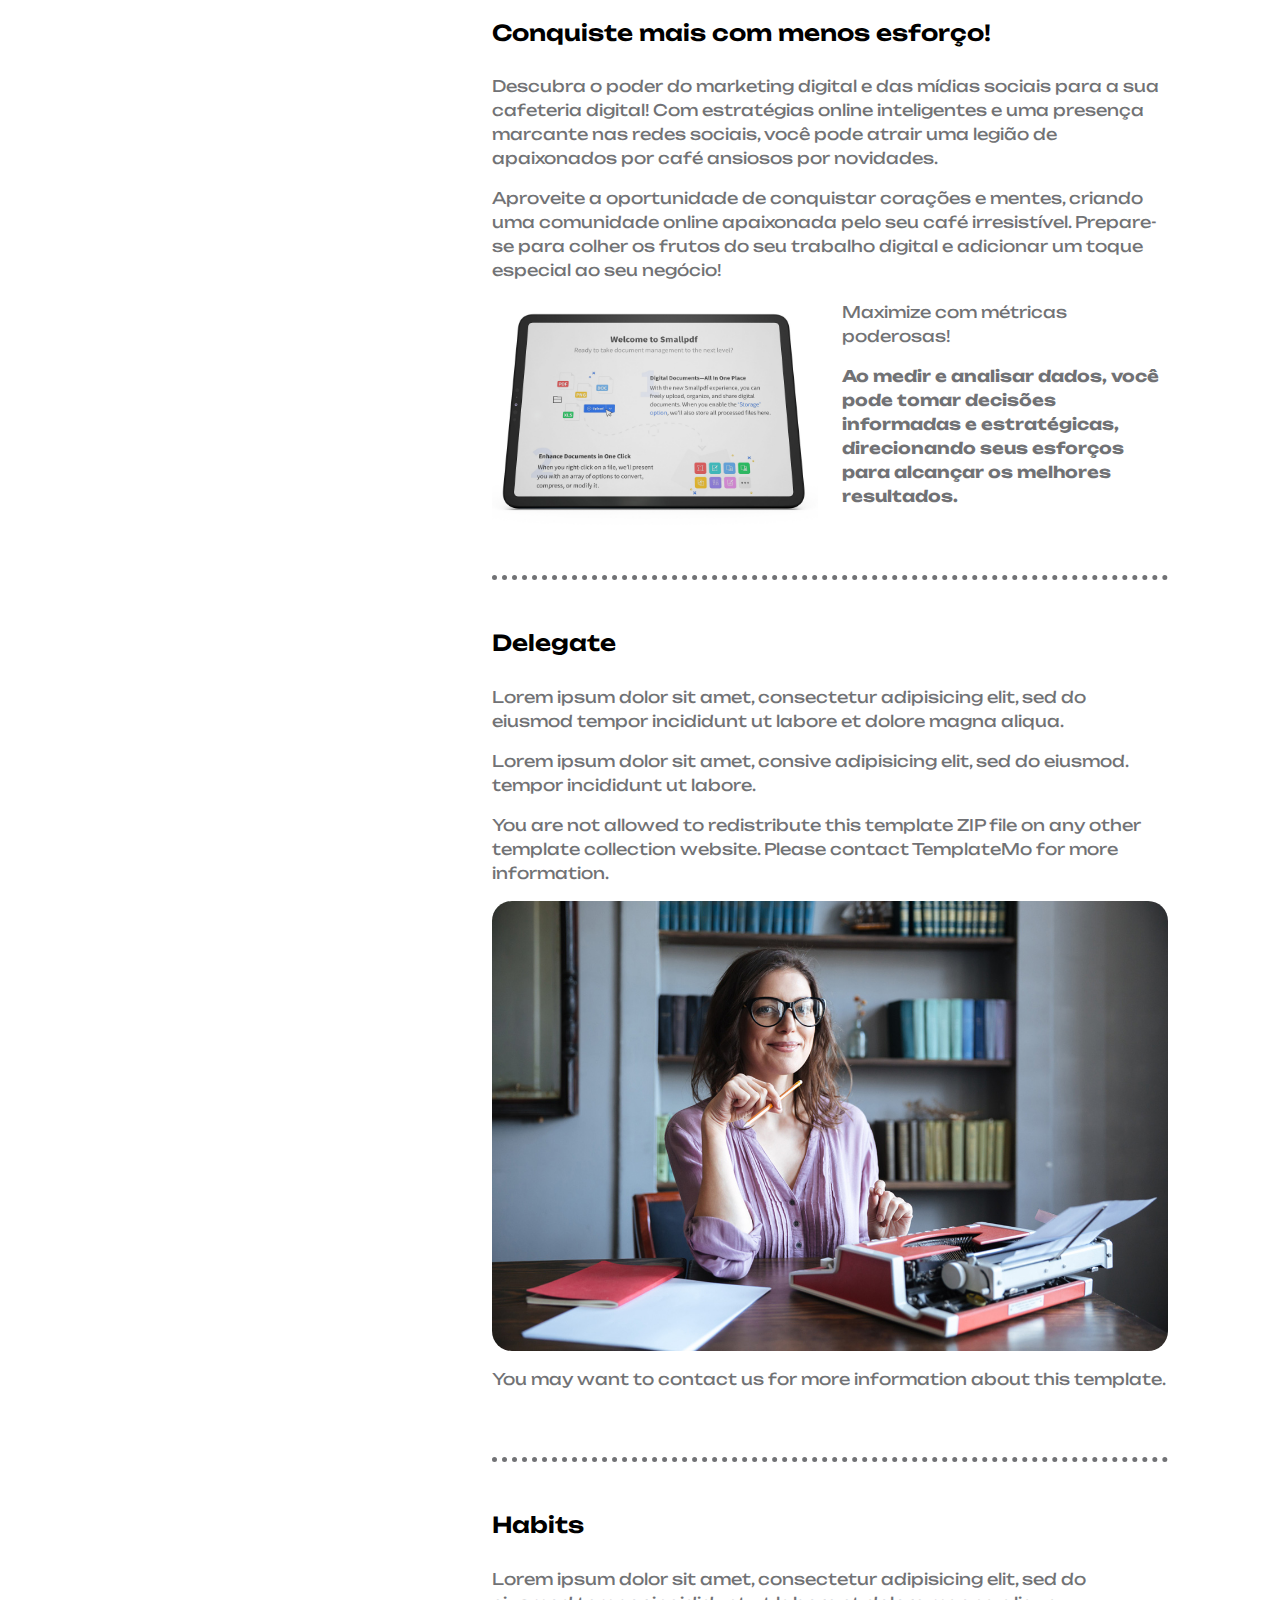
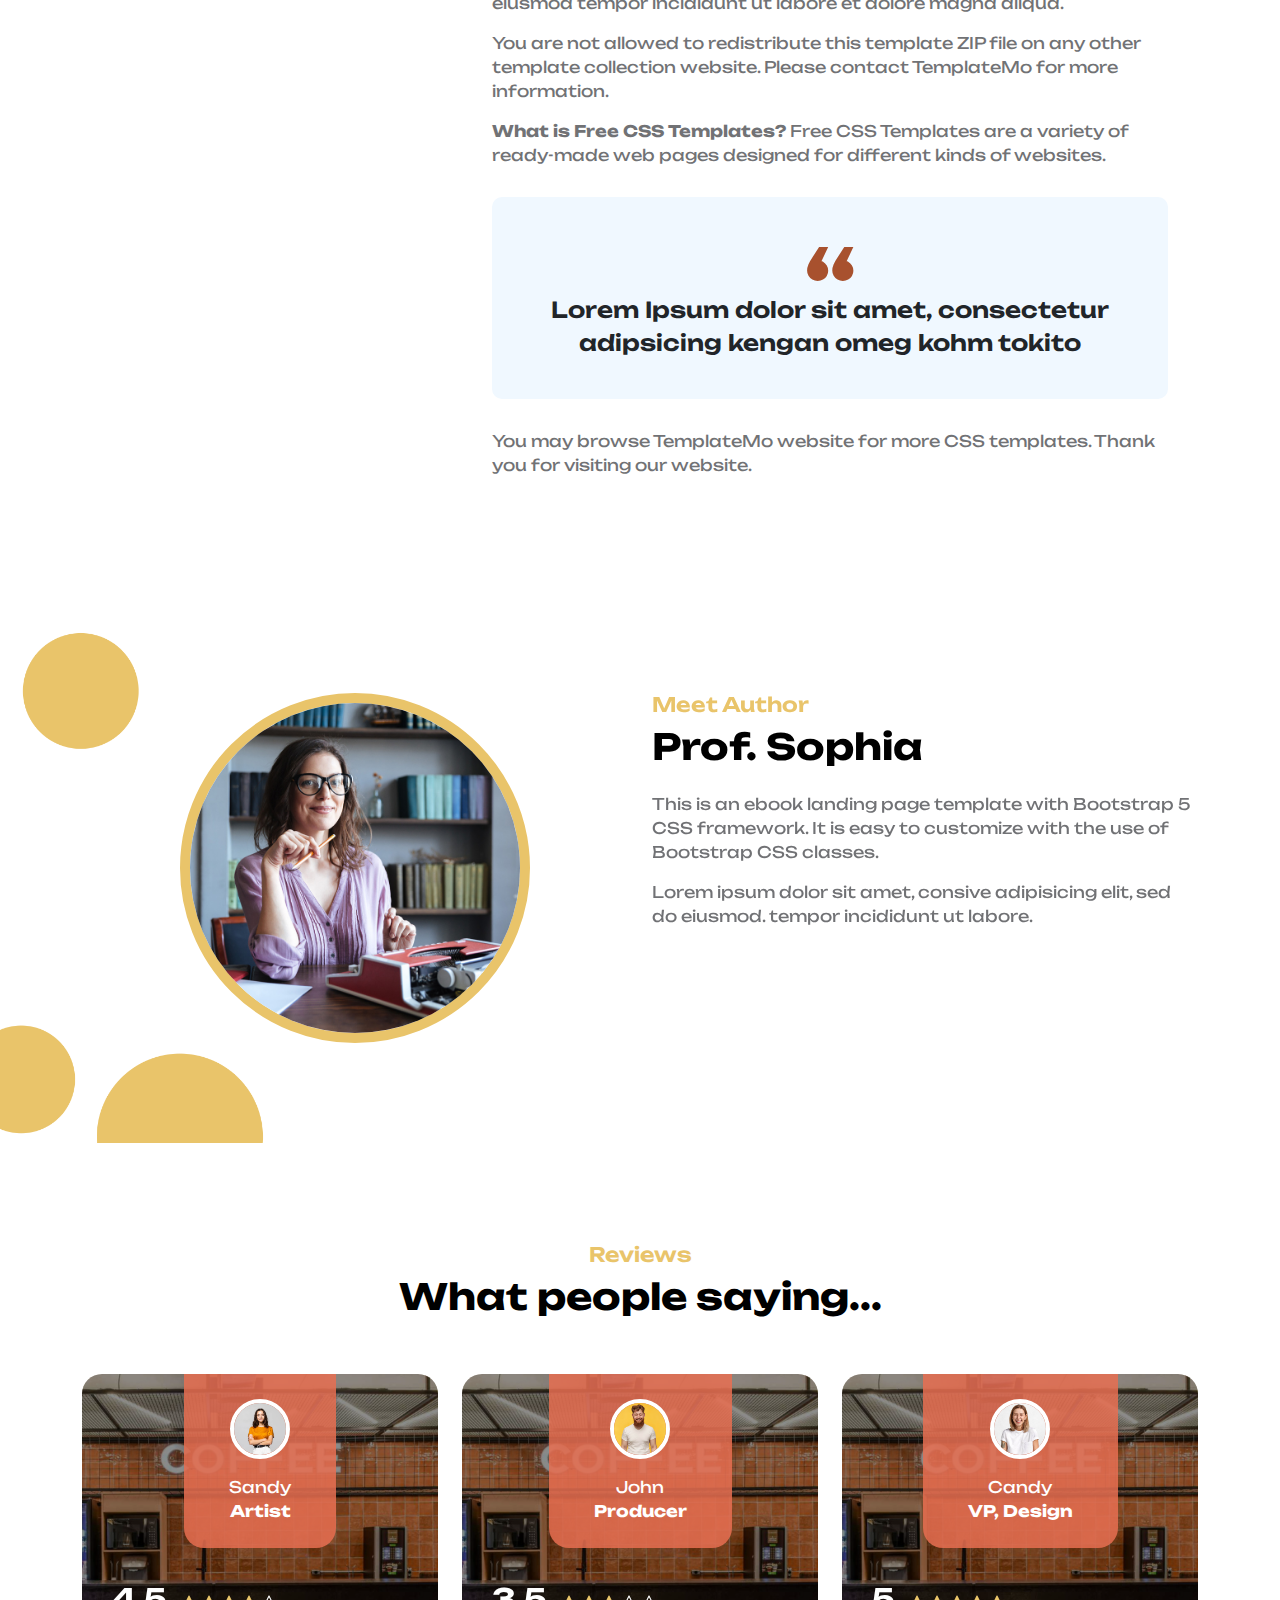
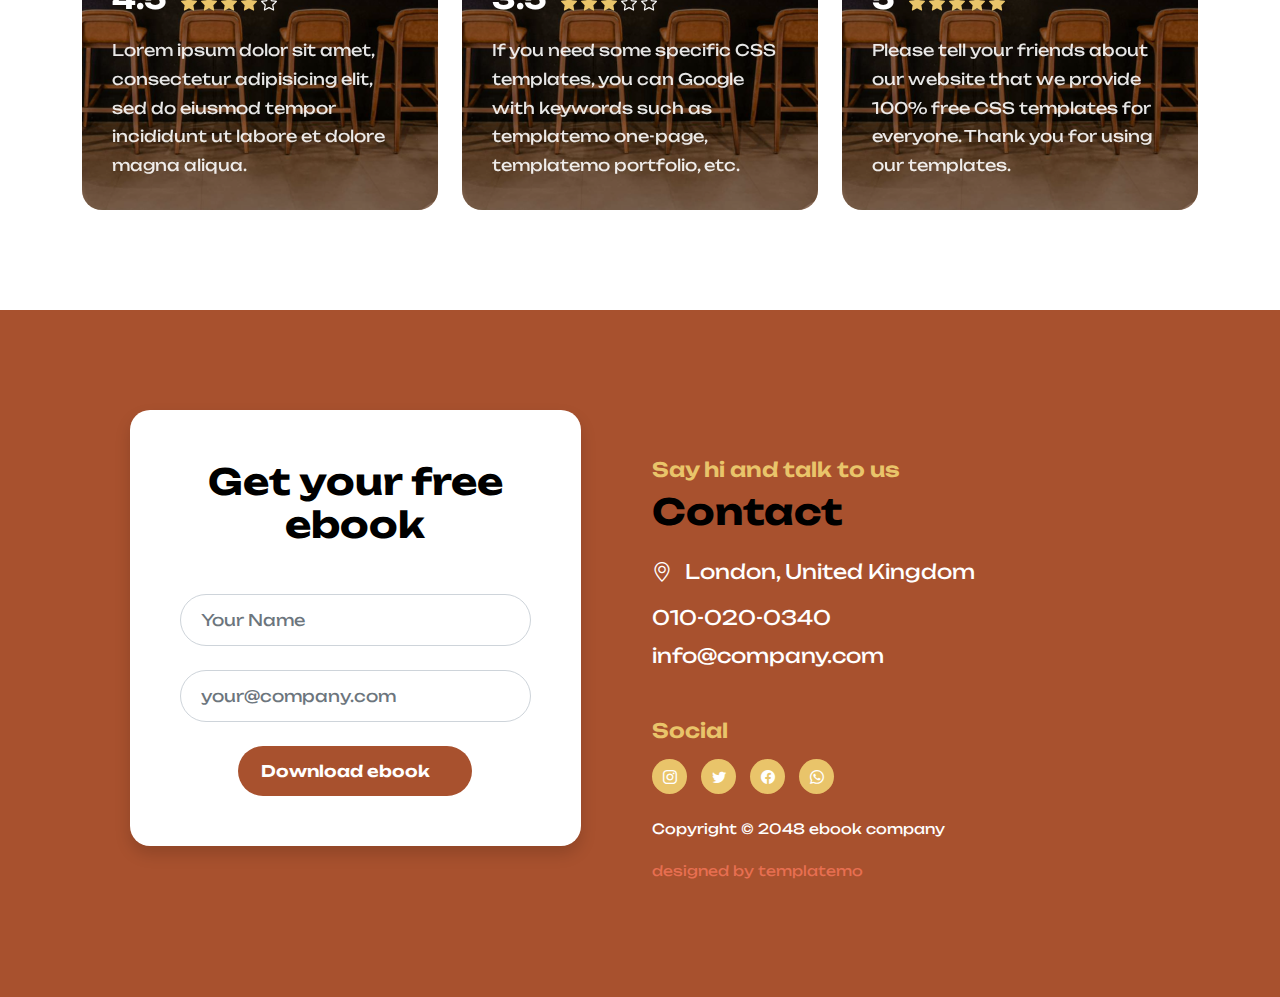
==== commit feb8bbbc: "pequenos ajustes de texto e cor" ====
--- a/index.html
+++ b/index.html
@@ -211,7 +211,7 @@
 
                                     <a class="nav-link smoothscroll" href="#item-2">Chapter 1: <strong>Win back your time</strong></a>
 
-                                    <a class="nav-link smoothscroll" href="#item-3">Chapter 2: <strong>Work less, do more</strong></a>
+                                    <a class="nav-link smoothscroll" href="#item-3"><strong>Conquiste mais com menos esforço!</strong></a>
 
                                     <a class="nav-link smoothscroll" href="#item-4">Chapter 3: <strong>Delegate</strong></a>
 
@@ -257,12 +257,13 @@
                                 </div>
 
                                 <div class="scrollspy-example-item" id="item-3">
-                                    <h5>Work less, do more</h5>
-
-                                    <p>Credit goes to <a rel="nofollow" href="https://freepik.com" target="_blank">FreePik</a> for images used in this ebook landing page template. You may browse FreePik to download more free images for your website.</p>
-                                    <p>This is a second paragraph. Lorem ipsum dolor sit amet, consectetur adipisicing elit, sed do eiusmod tempor incididunt.</p>
-
-                                    <p>Lorem ipsum dolor sit amet, consive adipisicing elit, sed do eiusmod. tempor incididunt ut labore.</p>
+                                    <h5>Conquiste mais com menos esforço!</h5>
+                                   
+                                    <p>Descubra o poder do marketing digital e das mídias sociais para a sua cafeteria digital! Com estratégias online inteligentes e uma presença marcante nas redes sociais, você pode atrair uma legião de apaixonados por café ansiosos por novidades. 
+                                    </p>
+                                    <p>    
+                                    Aproveite a oportunidade de conquistar corações e mentes, criando uma comunidade online apaixonada pelo seu café irresistível. Prepare-se para colher os frutos do seu trabalho digital e adicionar um toque especial ao seu negócio!
+                                </p>
 
                                     <div class="row align-items-center">
                                         <div class="col-lg-6 col-12">
@@ -270,9 +271,9 @@
                                         </div>
 
                                         <div class="col-lg-6 col-12">
-                                            <p>Modern ebook ever</p>
-
-                                            <p><strong>Lorem ipsum dolor sit amet, consive adipisicing elit, sed do eiusmod. tempor incididunt.</strong></p>
+                                            <p>Maximize com métricas poderosas!</p>
+
+                                            <p><strong> Ao medir e analisar dados, você pode tomar decisões informadas e estratégicas, direcionando seus esforços para alcançar os melhores resultados.</strong></p>
                                         </div>
                                     </div>
                                 </div>
--- a/css/style.css
+++ b/css/style.css
@@ -14,7 +14,7 @@
   --primary-color:                #E76F51;
   --secondary-color:              #E9C46A;
   --section-bg-color:             #f0f8ff;
-  --custom-btn-bg-color:          #61f4e8;
+  --custom-btn-bg-color:          #a8512e;
   --custom-btn-bg-hover-color:    #E76F51;
   --dark-color:                   #000000;
   --p-color:                      #717275;
@@ -791,18 +791,7 @@
   overflow: hidden;
 }
 
-.contact-section::before {
-  content: "";
-  position: absolute;
-  top: 0;
-  left: 0;
-  width: 0;
-  height: 0;
-  border-style: solid;
-  border-width: 450px 450px 0 0;
-  border-color: var(--white-color) transparent transparent;
-  pointer-events: none;
-}
+
 
 .contact-section .container {
   position: relative;
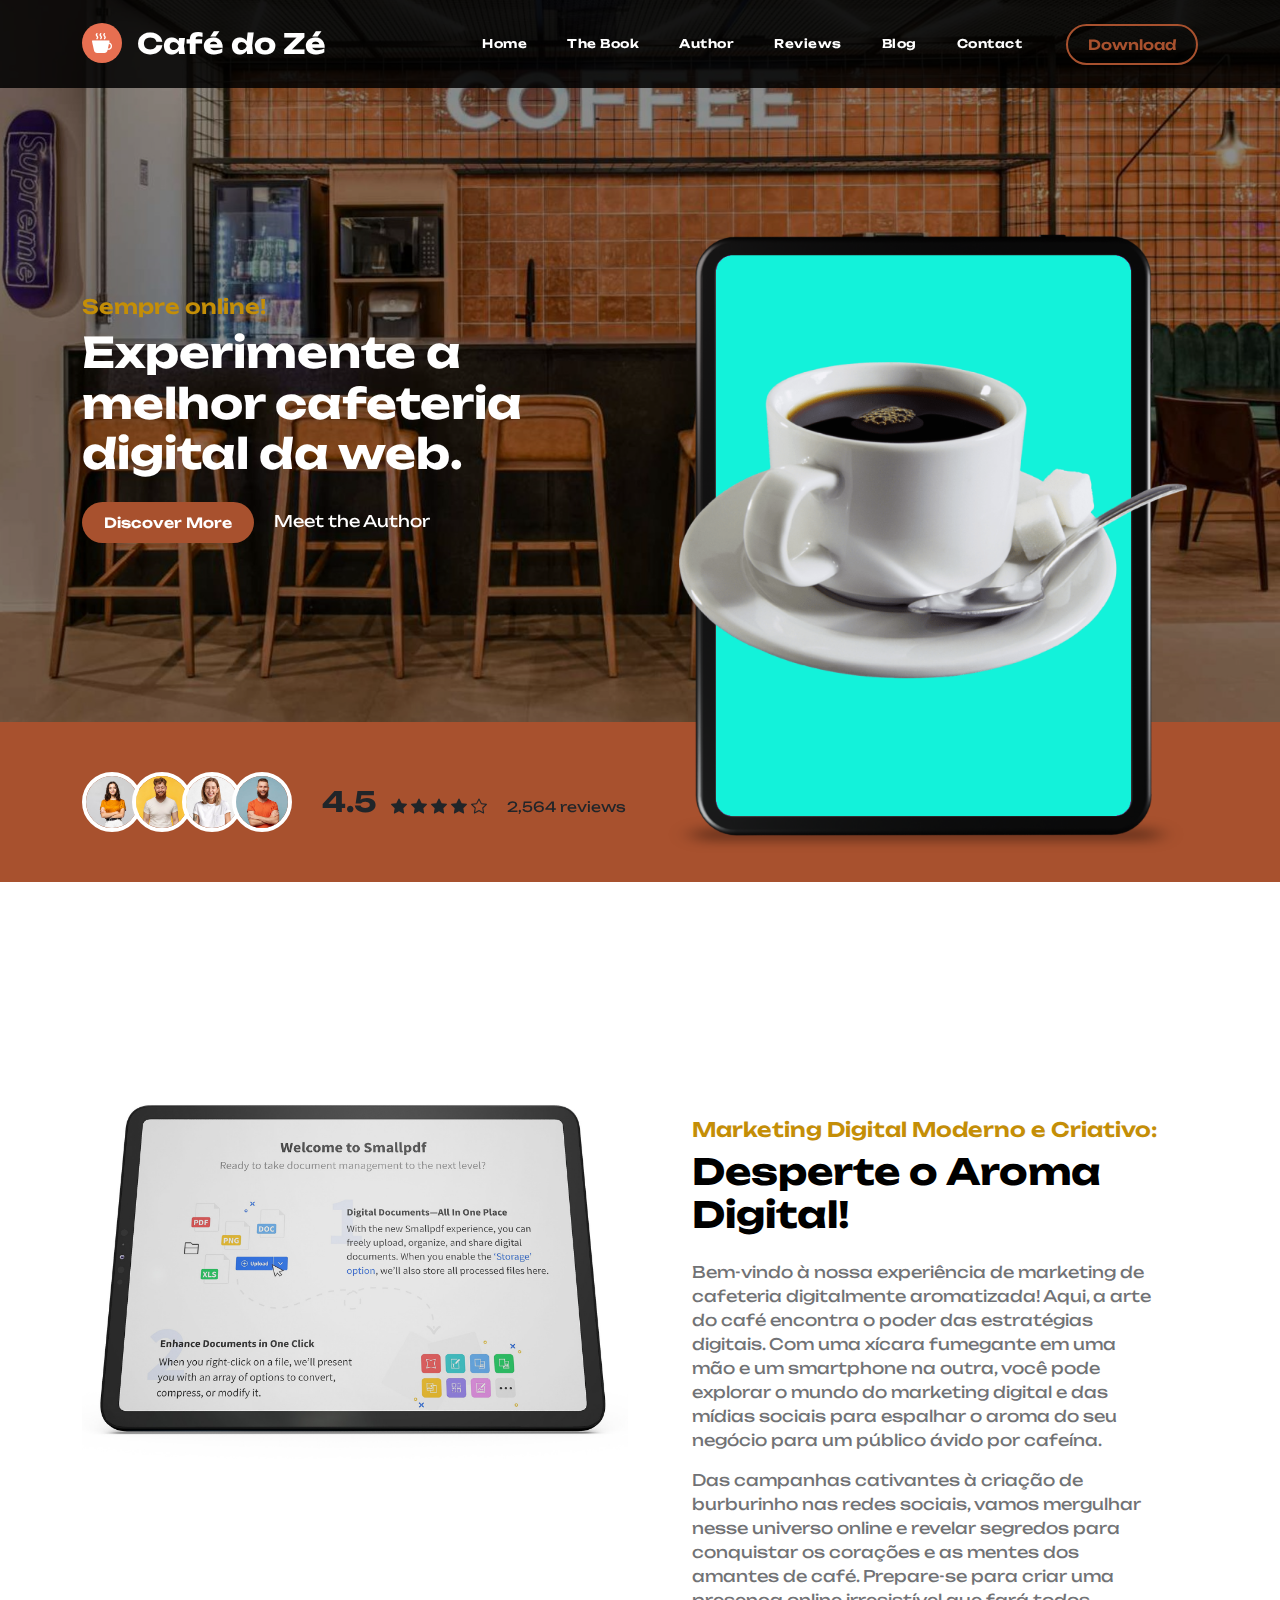
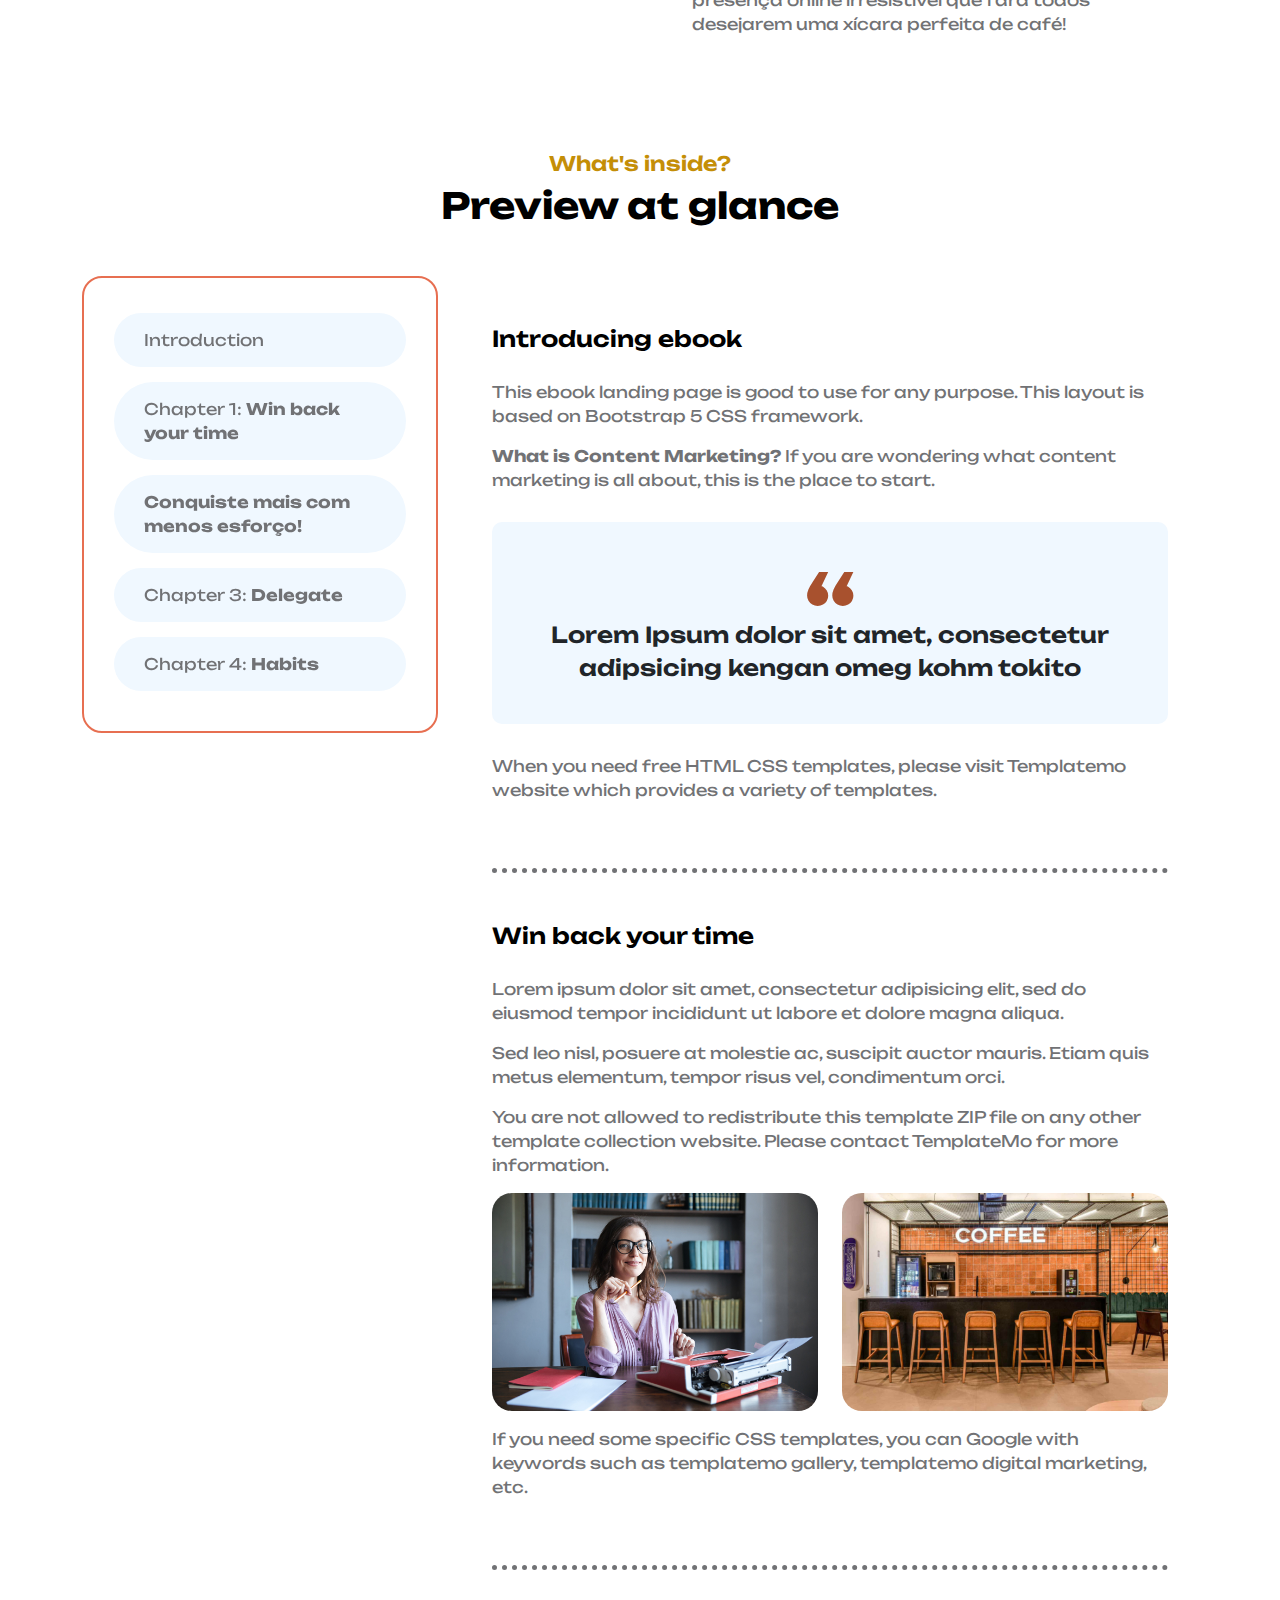
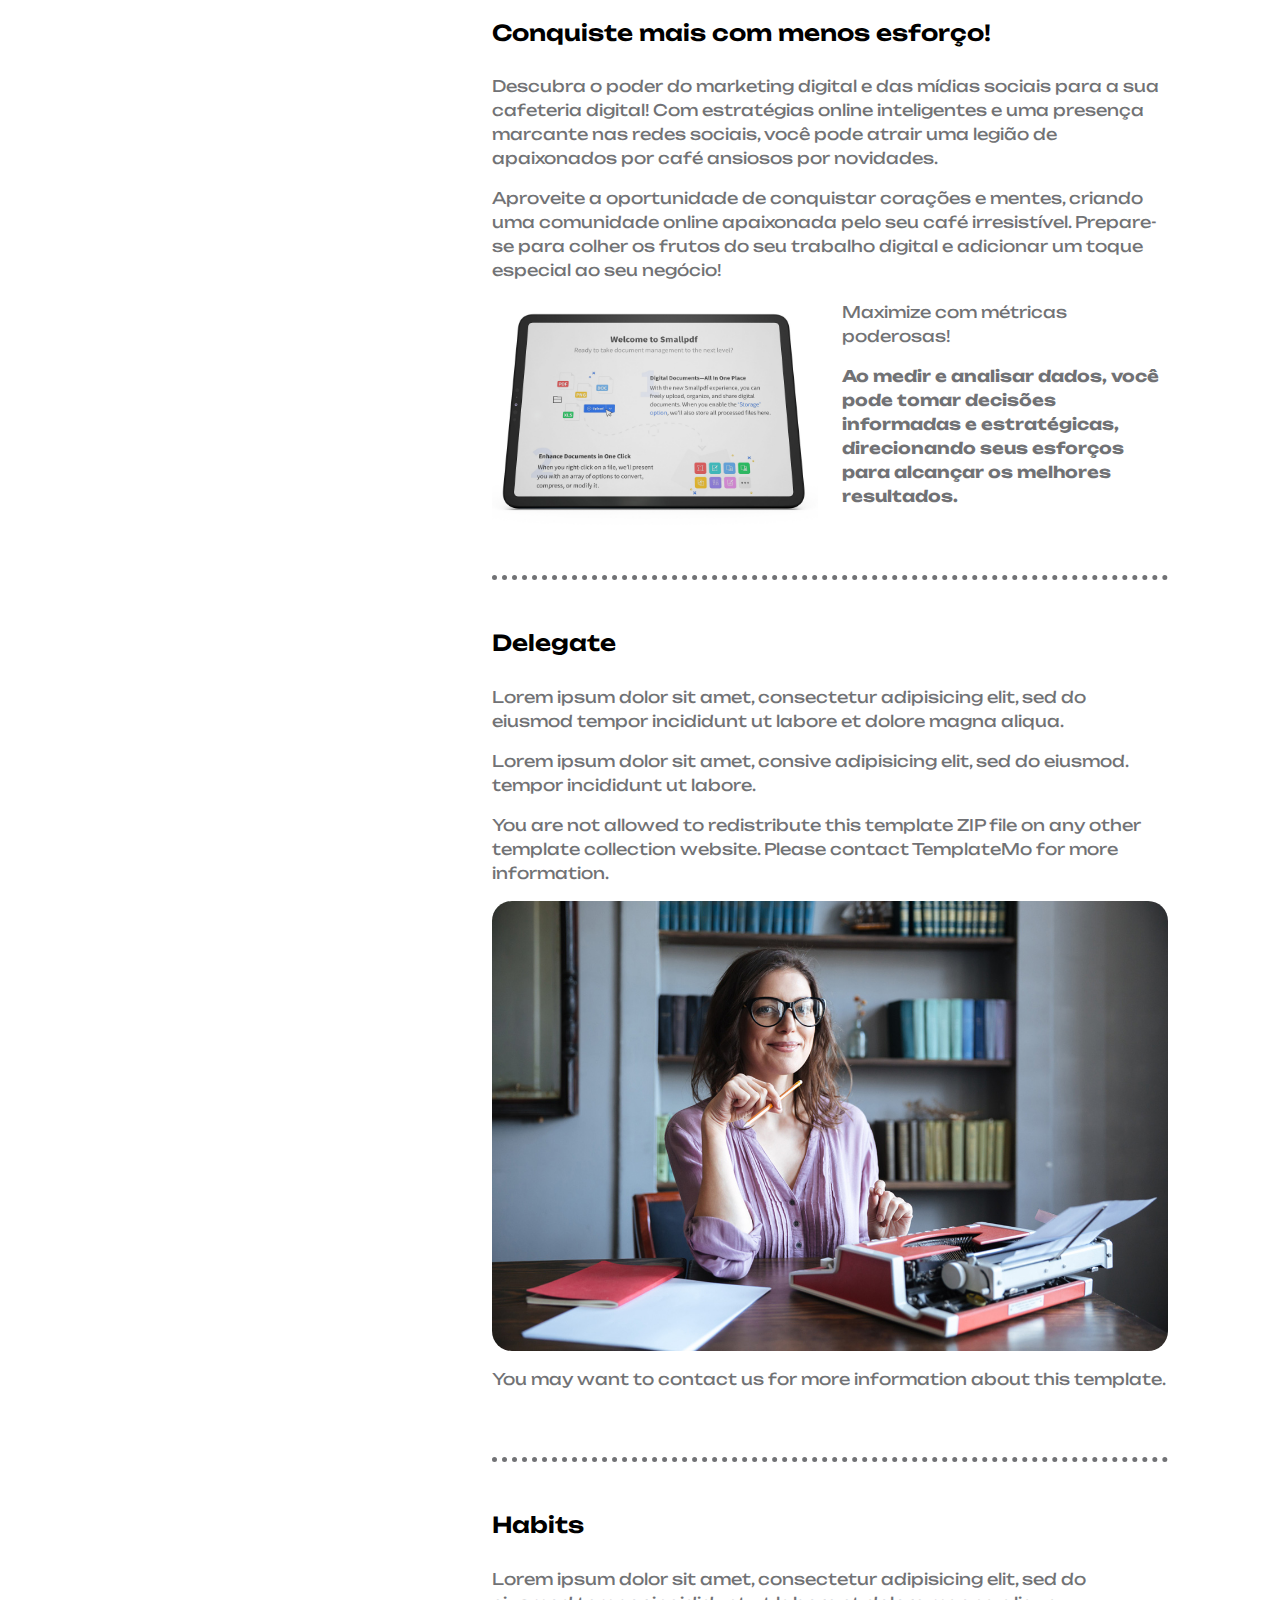
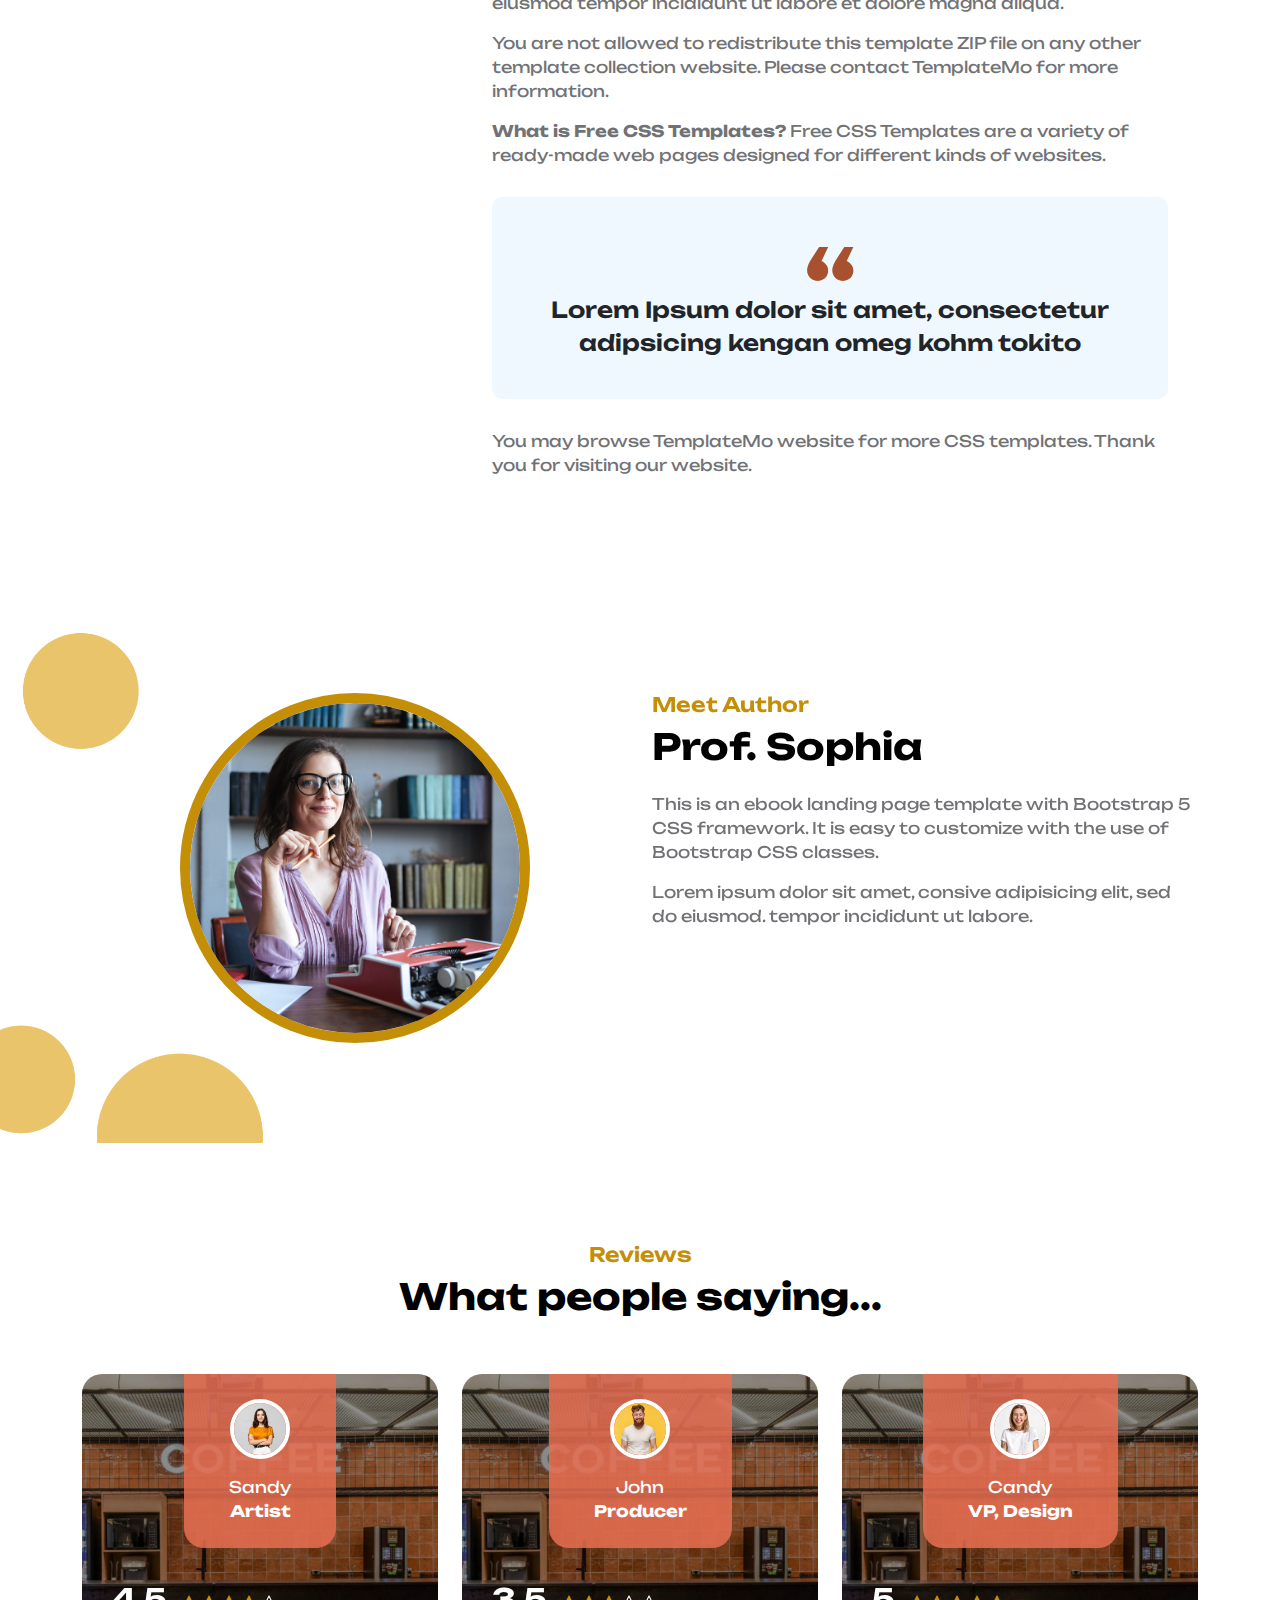
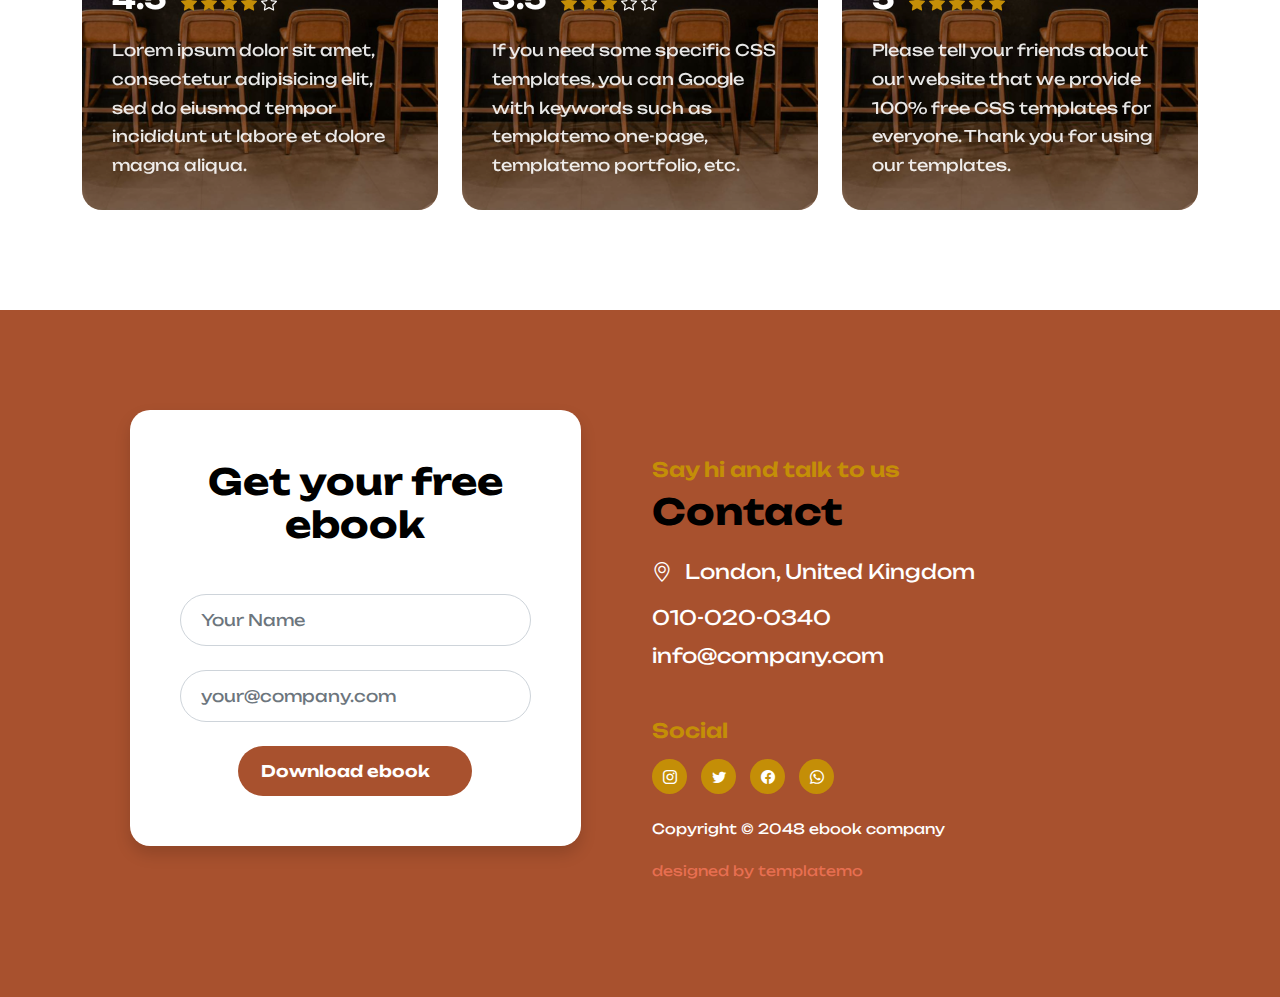
==== commit 411dff1d: "update cores e navegação" ====
--- a/index.html
+++ b/index.html
@@ -50,59 +50,11 @@
 
         <main>
 
-            <nav class="navbar navbar-expand-lg">
-                <div class="container">
-                    <a class="navbar-brand" href="index.html">
-                        <i class="navbar-brand-icon bi-cup-hot-fill me-2"></i>
-                        <span>Café do Zé Digital</span>
-                    </a>
-
-                    <div class="d-lg-none ms-auto me-3">
-                        <a href="#" class="btn custom-btn custom-border-btn btn-naira btn-inverted">
-                            <i class="btn-icon bi-cloud-download"></i>
-                            <span>Download</span><!-- duplicated another one below for mobile -->
-                        </a>
-                    </div>
-    
-                    <button class="navbar-toggler" type="button" data-bs-toggle="collapse" data-bs-target="#navbarNav" aria-controls="navbarNav" aria-expanded="false" aria-label="Toggle navigation">
-                        <span class="navbar-toggler-icon"></span>
-                    </button>
-    
-                    <div class="collapse navbar-collapse" id="navbarNav">
-                        <ul class="navbar-nav ms-lg-auto me-lg-4">
-                            <li class="nav-item">
-                                <a class="nav-link click-scroll" href="#section_1">Home</a>
-                            </li>
-    
-                            <li class="nav-item">
-                                <a class="nav-link click-scroll" href="#section_2">The Book</a>
-                            </li>
-
-                            <li class="nav-item">
-                                <a class="nav-link click-scroll" href="#section_3">Author</a>
-                            </li>
-
-                            <li class="nav-item">
-                                <a class="nav-link click-scroll" href="#section_4">Reviews</a>
-                            </li>
-
-                            <li class="nav-item">
-                                <a class="nav-link" href="blog.html">Blog</a>
-                            </li>
-
-                            <li class="nav-item">
-                                <a class="nav-link click-scroll" href="#section_5">Contact</a>
-                            </li>
-                        </ul>
-
-                        <div class="d-none d-lg-block">
-                            <a href="#" class="btn custom-btn custom-border-btn btn-naira btn-inverted">
-                                <i class="btn-icon bi-cloud-download"></i>
-                                <span>Download</span><!-- duplicated above one for mobile -->
-                            </a>
-                        </div>
-                    </div>
-                </div>
+            <script src="js/script.js" type="text/javascript" crossorigin="anonymous"></script>
+            <nav class="navbar navbar-expand-lg" id="content">
+                    <script>
+                        window.onload =  catar('menu.html');
+                    </script>
             </nav>
             
 
--- a/css/style.css
+++ b/css/style.css
@@ -12,7 +12,7 @@
 :root {
   --white-color:                  #ffffff;
   --primary-color:                #E76F51;
-  --secondary-color:              #E9C46A;
+  --secondary-color:              #c48e07;
   --section-bg-color:             #f0f8ff;
   --custom-btn-bg-color:          #a8512e;
   --custom-btn-bg-hover-color:    #E76F51;
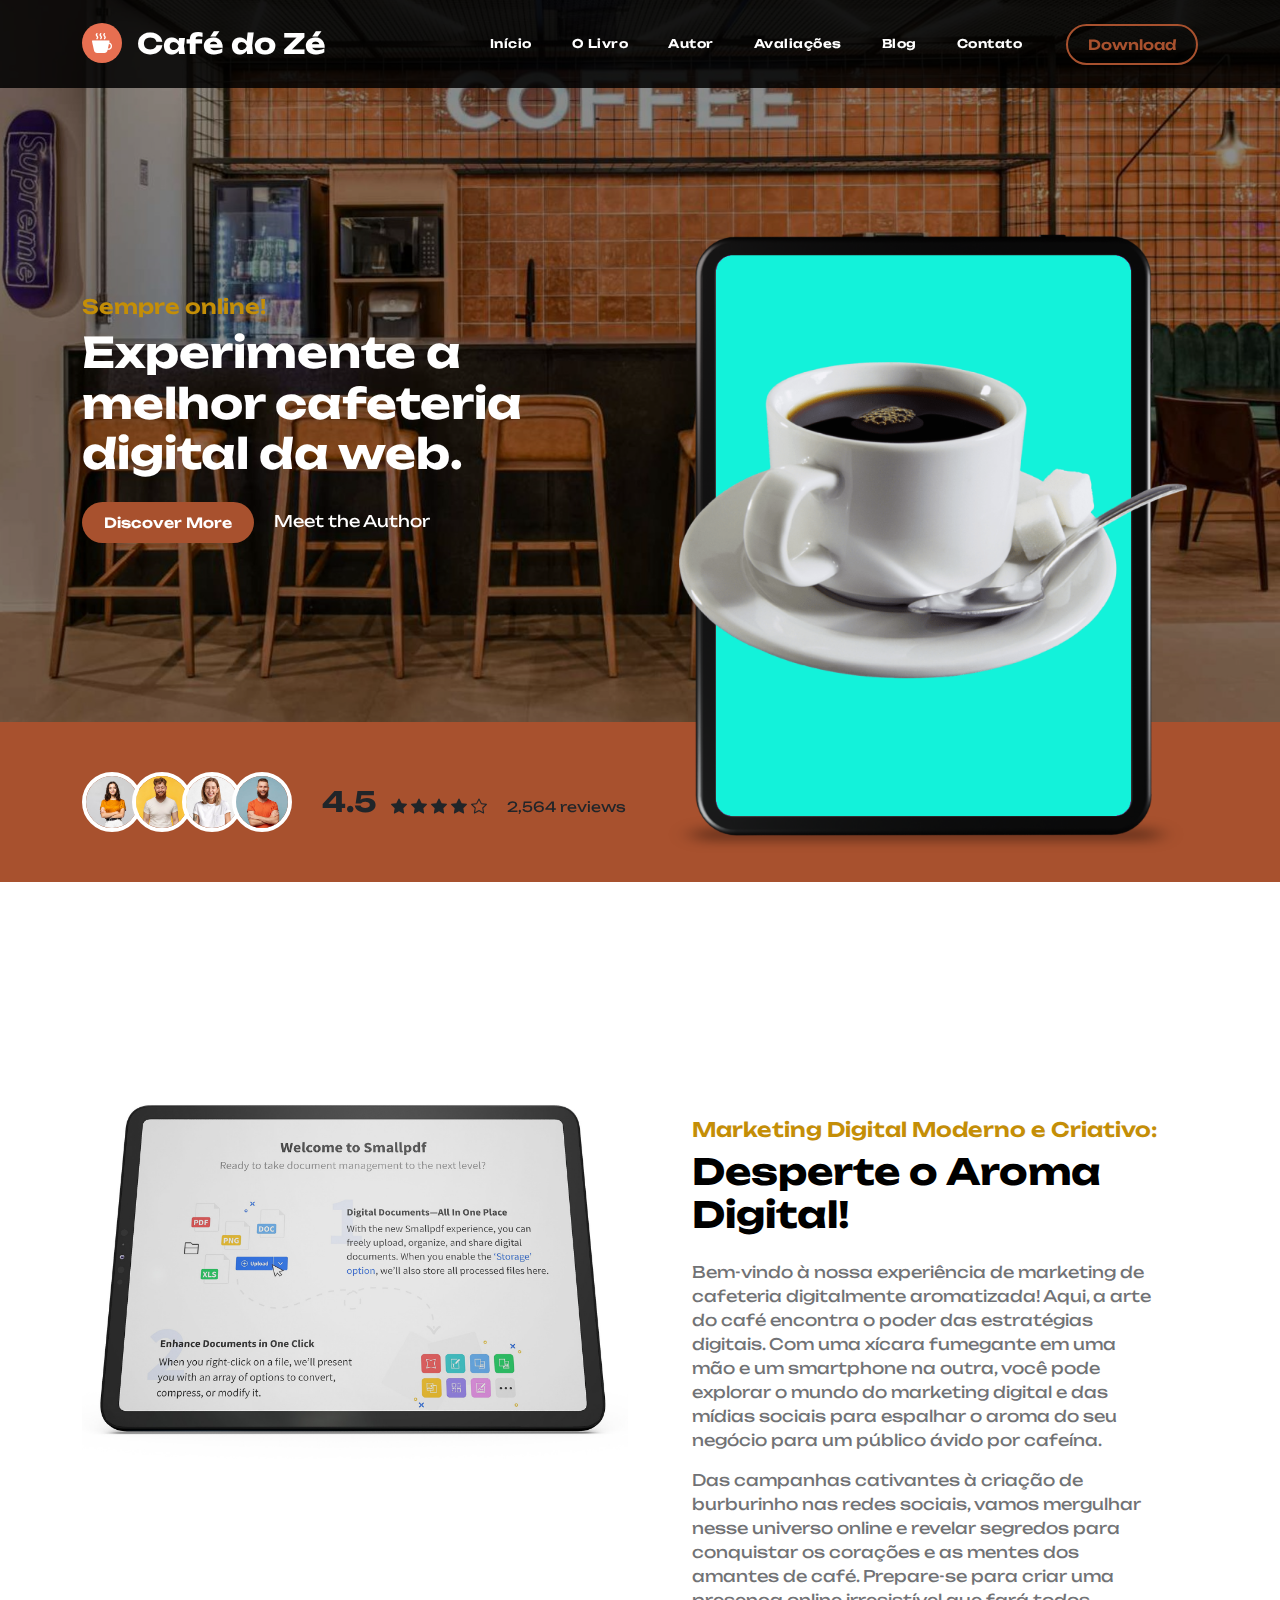
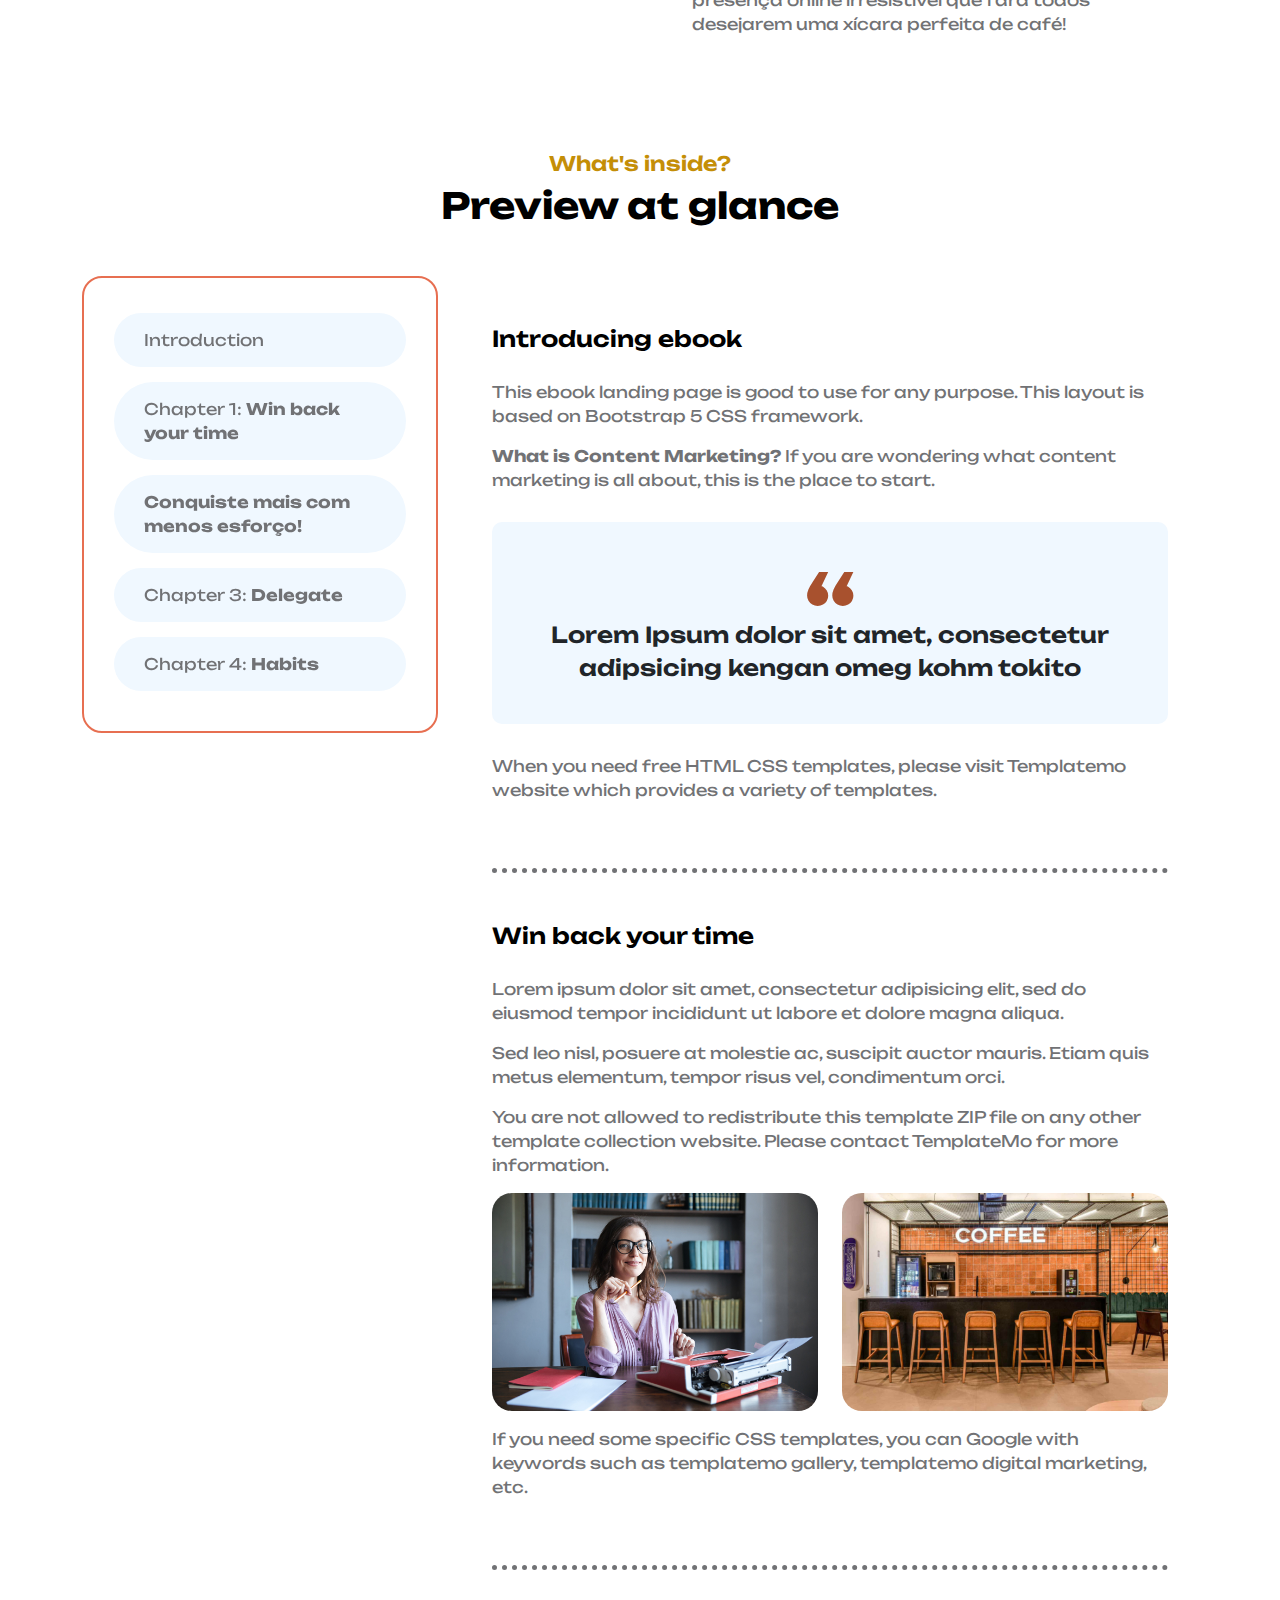
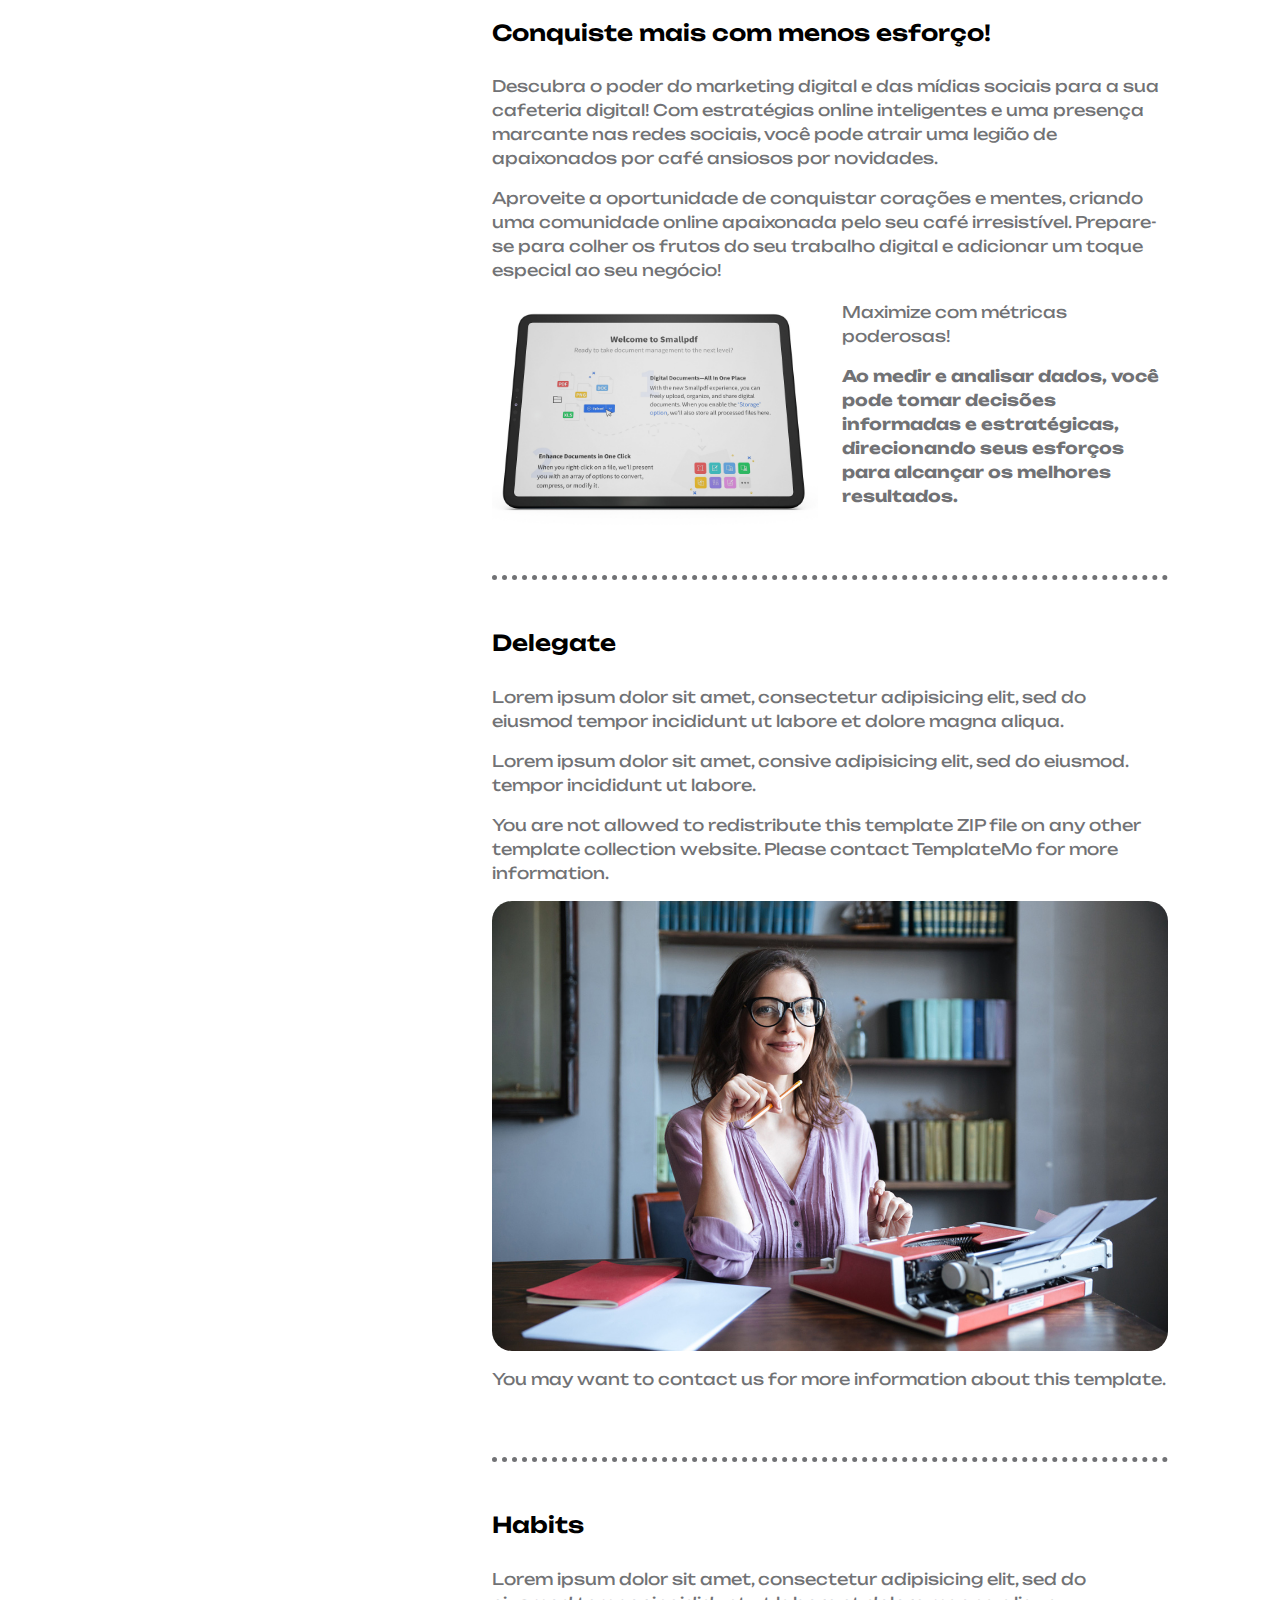
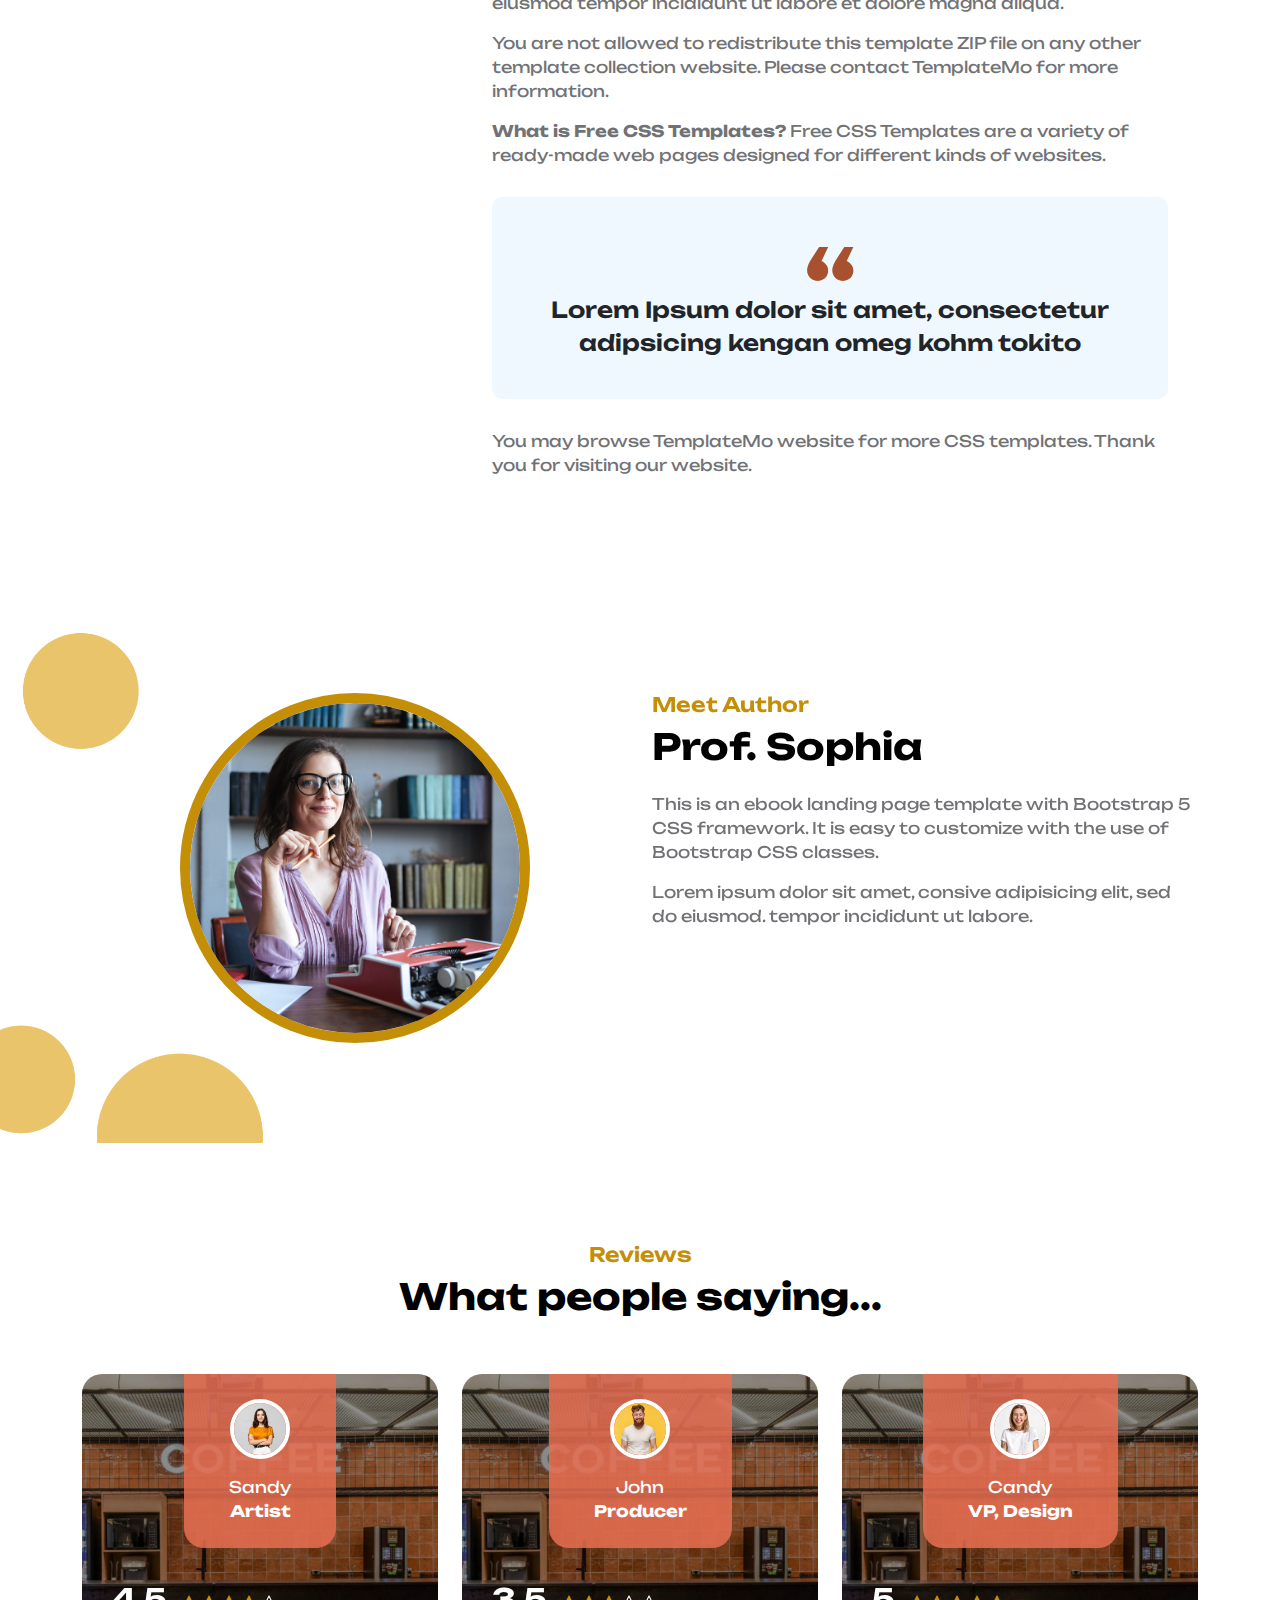
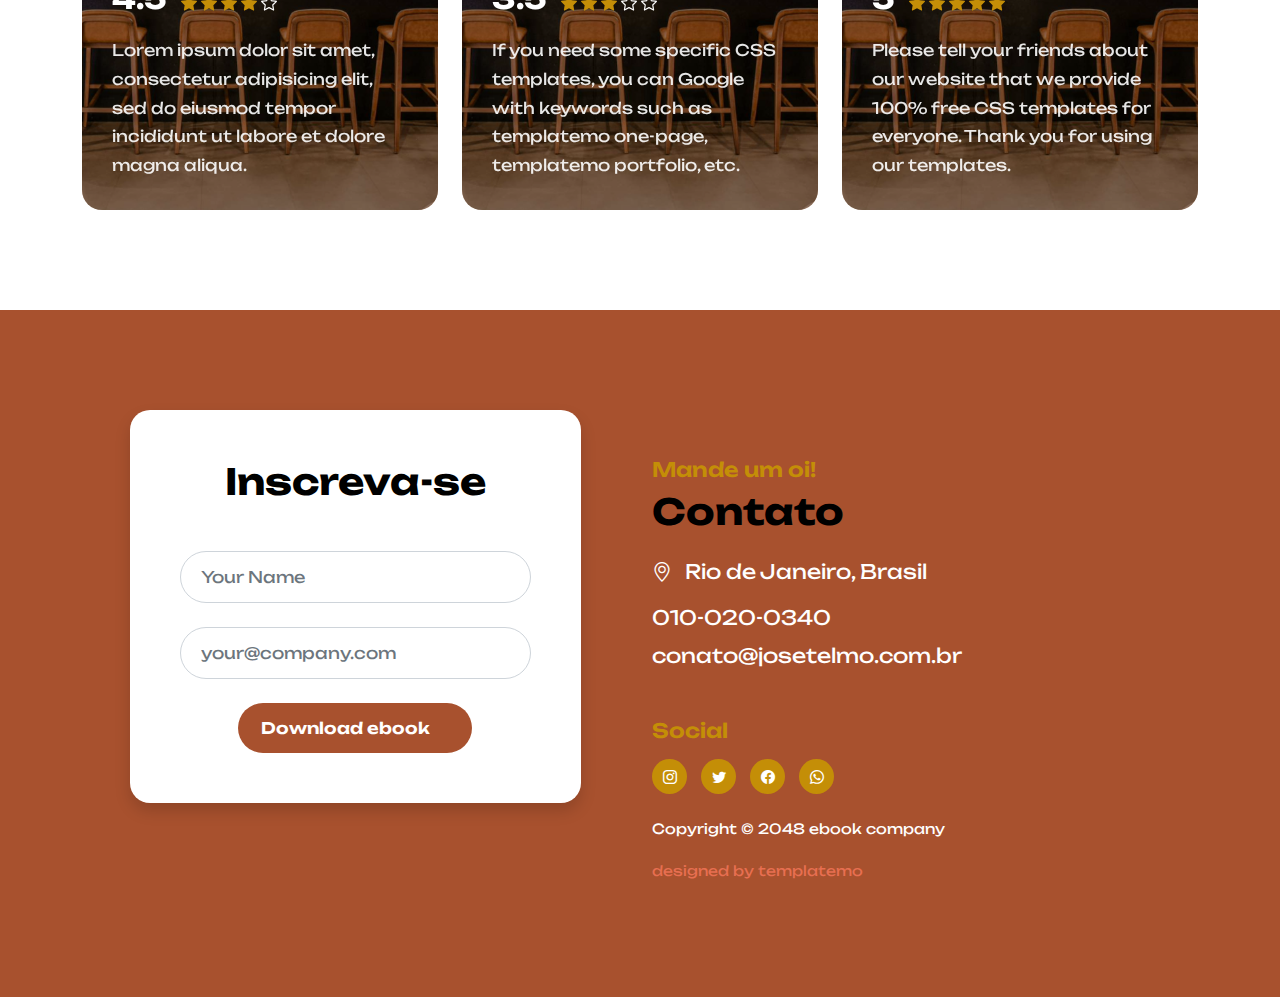
==== commit 7ace3745: "tradução do menu" ====
--- a/index.html
+++ b/index.html
@@ -394,7 +394,7 @@
                         <div class="col-lg-5 col-12 mx-auto">
                             <form class="custom-form ebook-download-form bg-white shadow" action="#" method="post" role="form">
                                 <div class="text-center mb-5">
-                                    <h2 class="mb-1">Get your free ebook</h2>
+                                    <h2 class="mb-1">Inscreva-se</h2>
                                 </div>
 
                                 <div class="ebook-download-form-body">
@@ -422,13 +422,13 @@
                         </div>
 
                         <div class="col-lg-6 col-12">
-                            <h6 class="mt-5">Say hi and talk to us</h6>
-
-                            <h2 class="mb-4">Contact</h2>
+                            <h6 class="mt-5">Mande um oi!</h6>
+
+                            <h2 class="mb-4">Contato</h2>
 
                             <p class="mb-3">
                                 <i class="bi-geo-alt me-2"></i>
-                                London, United Kingdom
+                                Rio de Janeiro, Brasil
                             </p>
 
                             <p class="mb-2">
@@ -438,8 +438,8 @@
                             </p>
 
                             <p>
-                                <a href="mailto:info@company.com" class="contact-link">
-                                    info@company.com
+                                <a href="mailto:conato@josetelmo.com.br" class="contact-link">
+                                    conato@josetelmo.com.br
                                 </a>
                             </p>
 
